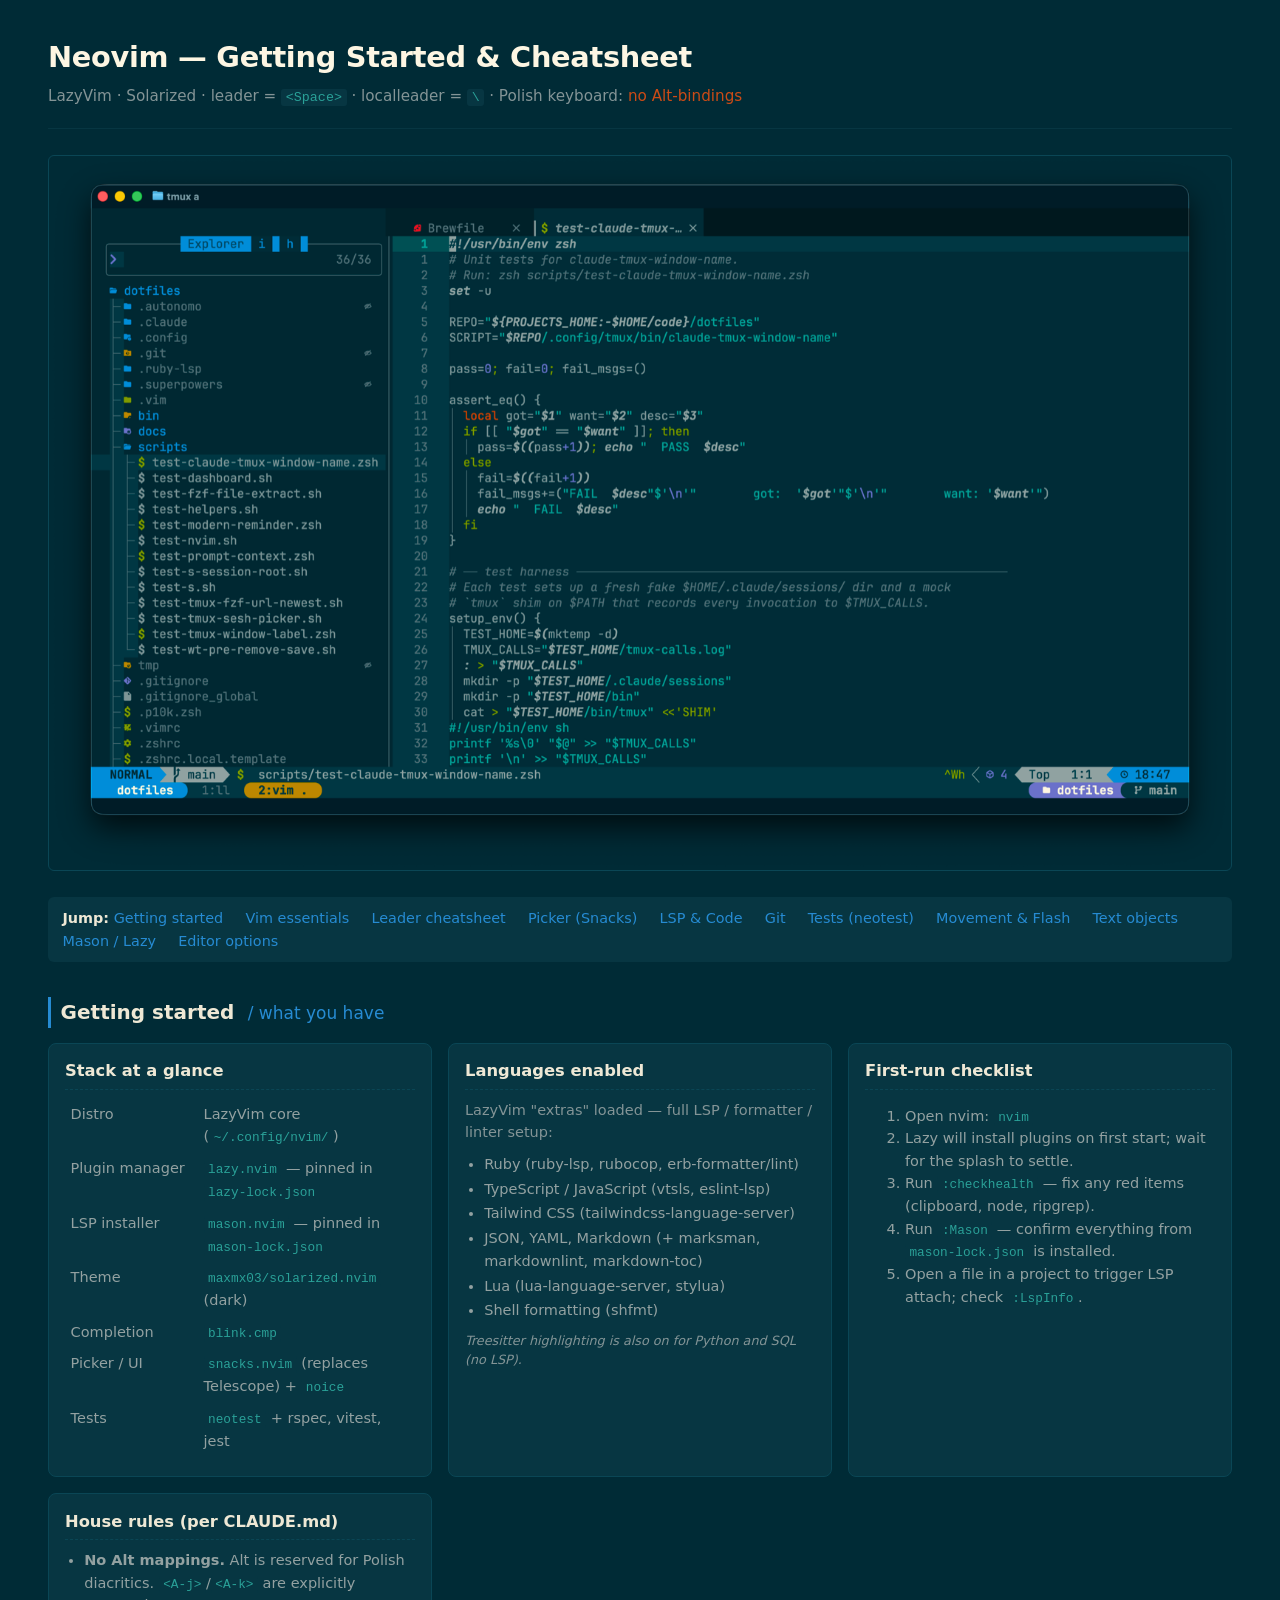
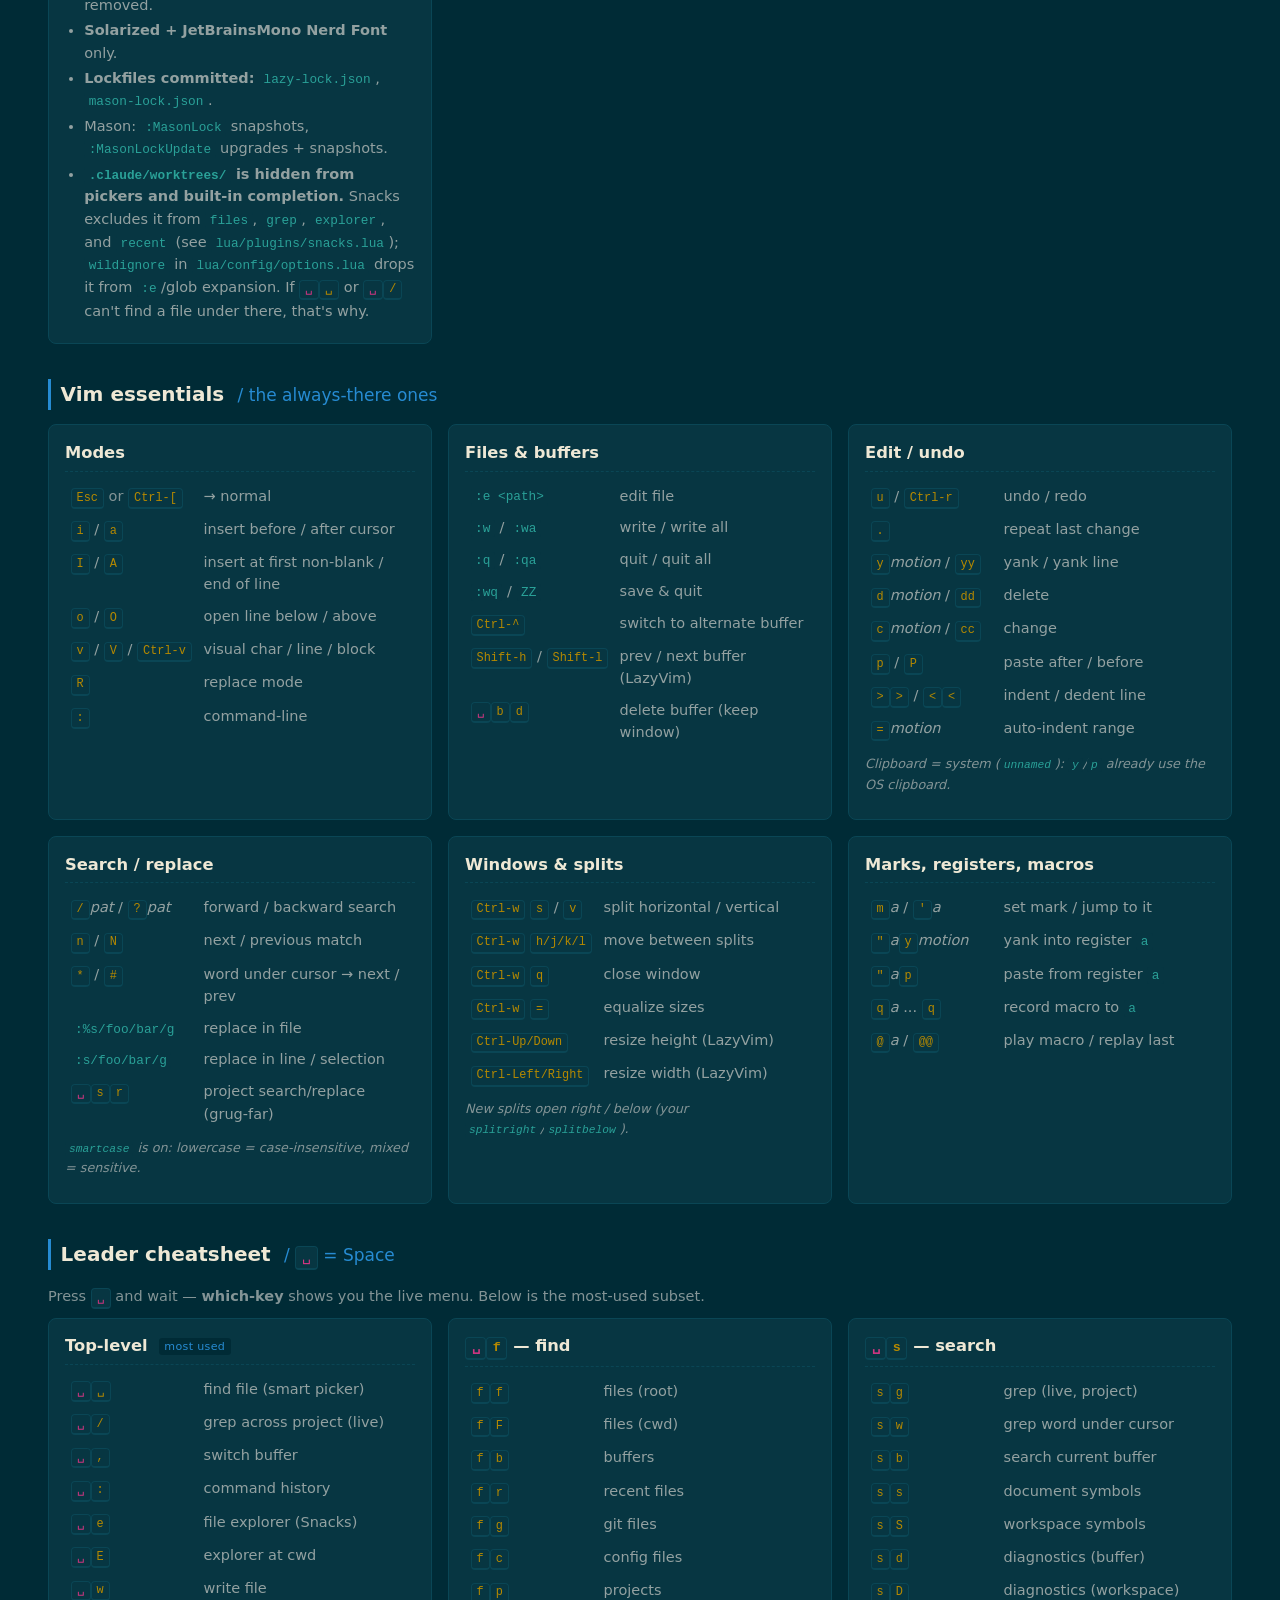
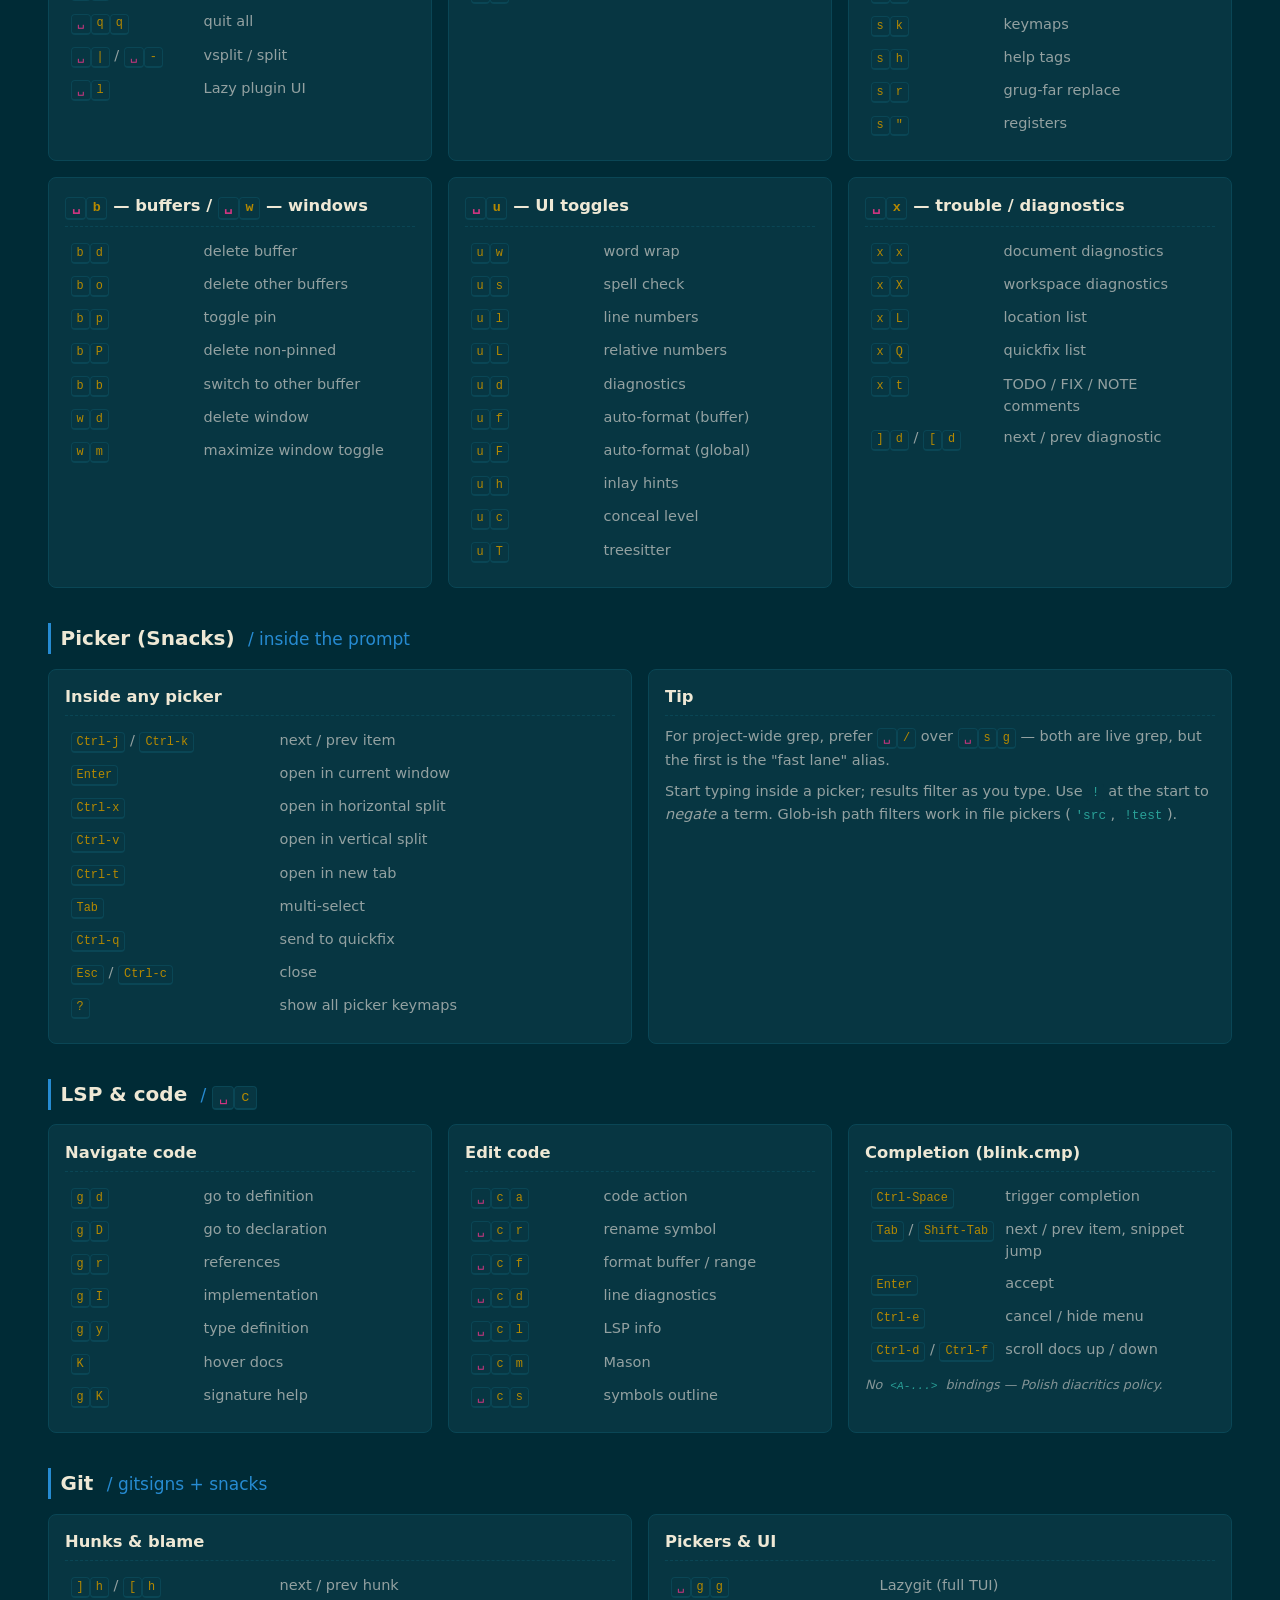
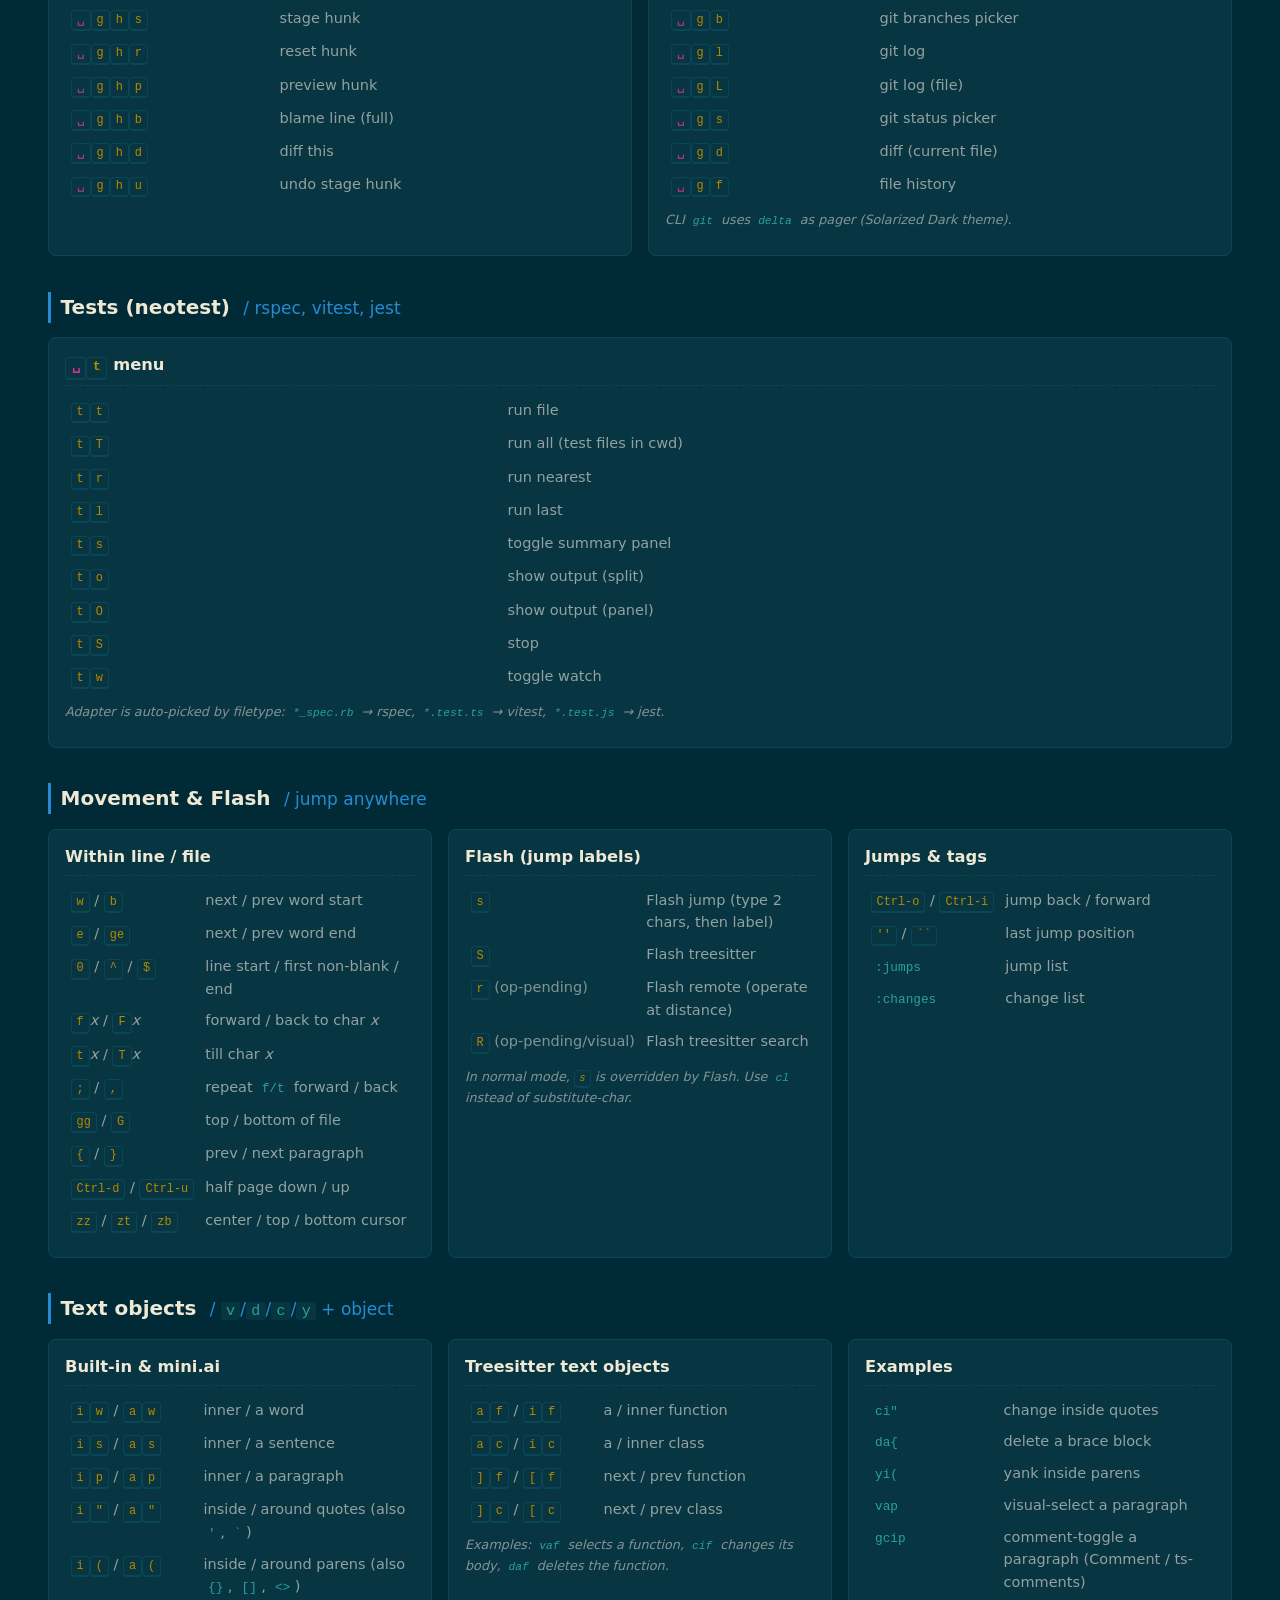
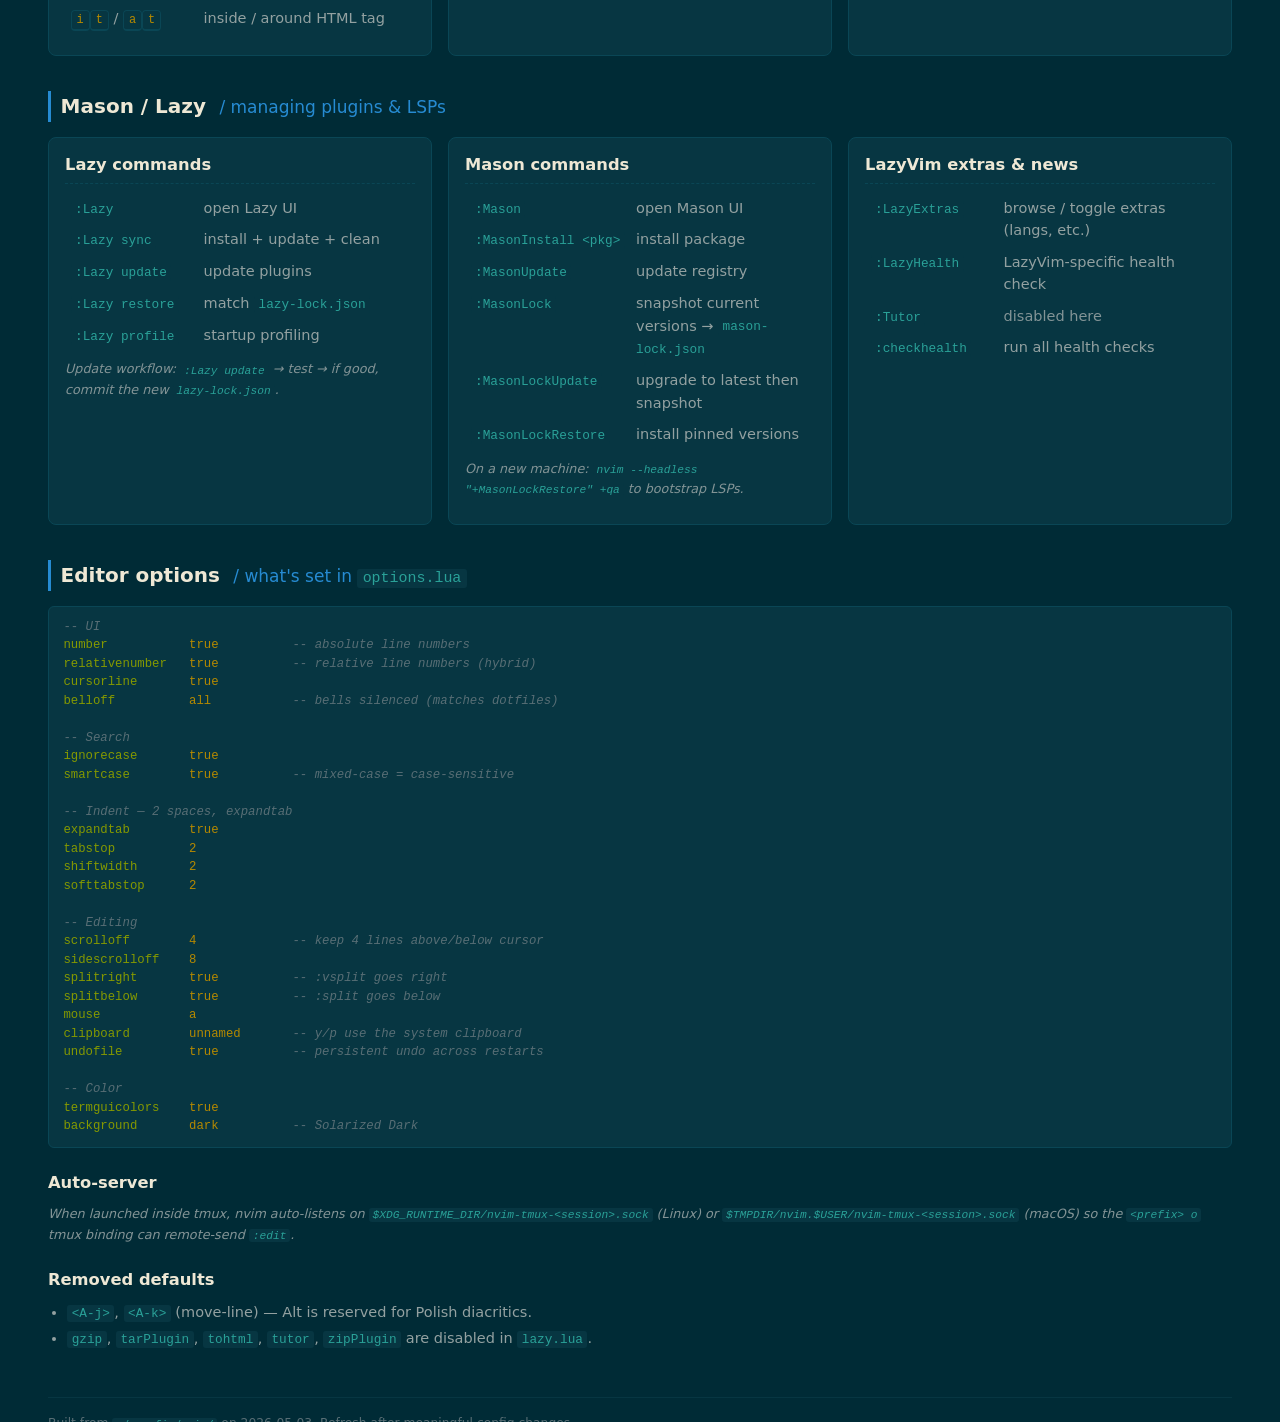
==== docs/nvim-cheatsheet.html @ b353ef4f "Add hero screenshots to tmux/nvim/terminal cheatsheets" ====
<!doctype html>
<html lang="en">
<head>
<meta charset="utf-8" />
<meta name="viewport" content="width=device-width,initial-scale=1" />
<title>Neovim — Getting Started &amp; Cheatsheet</title>
<link rel="stylesheet" href="style.css" />
<style>
  .k.leader { color: var(--magenta); }
  .k.mode   { color: var(--green); }
  td .sep   { color: var(--base01); margin: 0 .15em; }
</style>
</head>
<body>

<header>
  <h1>Neovim — Getting Started &amp; Cheatsheet</h1>
  <div class="sub">
    LazyVim &middot; Solarized &middot; leader = <code>&lt;Space&gt;</code> &middot; localleader = <code>\</code>
    &middot; Polish keyboard: <span class="warn">no Alt-bindings</span>
  </div>
</header>

<a class="shot hero" href="images/example_vim.png">
  <img src="images/example_vim-hero.png"
       alt="Neovim with LazyVim, Solarized Dark, JetBrainsMono Nerd Font"
       width="1600" height="967" loading="eager" />
</a>

<nav class="toc">
  <strong style="color:var(--base2)">Jump:</strong>
  <a href="#start">Getting started</a>
  <a href="#essentials">Vim essentials</a>
  <a href="#leader">Leader cheatsheet</a>
  <a href="#picker">Picker (Snacks)</a>
  <a href="#lsp">LSP &amp; Code</a>
  <a href="#git">Git</a>
  <a href="#test">Tests (neotest)</a>
  <a href="#nav">Movement &amp; Flash</a>
  <a href="#text">Text objects</a>
  <a href="#mason">Mason / Lazy</a>
  <a href="#options">Editor options</a>
</nav>

<!-- ═══════════════════════════════════════════════════════════════════════ -->
<h2 id="start">Getting started <span class="accent">/ what you have</span></h2>

<div class="grid">

  <div class="card">
    <h3>Stack at a glance</h3>
    <table>
      <tr><td class="key">Distro</td><td class="desc">LazyVim core (<code>~/.config/nvim/</code>)</td></tr>
      <tr><td class="key">Plugin manager</td><td class="desc"><code>lazy.nvim</code> — pinned in <code>lazy-lock.json</code></td></tr>
      <tr><td class="key">LSP installer</td><td class="desc"><code>mason.nvim</code> — pinned in <code>mason-lock.json</code></td></tr>
      <tr><td class="key">Theme</td><td class="desc"><code>maxmx03/solarized.nvim</code> (dark)</td></tr>
      <tr><td class="key">Completion</td><td class="desc"><code>blink.cmp</code></td></tr>
      <tr><td class="key">Picker / UI</td><td class="desc"><code>snacks.nvim</code> (replaces Telescope) + <code>noice</code></td></tr>
      <tr><td class="key">Tests</td><td class="desc"><code>neotest</code> + rspec, vitest, jest</td></tr>
    </table>
  </div>

  <div class="card">
    <h3>Languages enabled</h3>
    <p class="muted" style="margin-top:0">LazyVim "extras" loaded — full LSP / formatter / linter setup:</p>
    <ul class="compact">
      <li>Ruby (ruby-lsp, rubocop, erb-formatter/lint)</li>
      <li>TypeScript / JavaScript (vtsls, eslint-lsp)</li>
      <li>Tailwind CSS (tailwindcss-language-server)</li>
      <li>JSON, YAML, Markdown (+ marksman, markdownlint, markdown-toc)</li>
      <li>Lua (lua-language-server, stylua)</li>
      <li>Shell formatting (shfmt)</li>
    </ul>
    <p class="note">Treesitter highlighting is also on for Python and SQL (no LSP).</p>
  </div>

  <div class="card">
    <h3>First-run checklist</h3>
    <ol class="compact">
      <li>Open nvim: <code>nvim</code></li>
      <li>Lazy will install plugins on first start; wait for the splash to settle.</li>
      <li>Run <code>:checkhealth</code> — fix any red items (clipboard, node, ripgrep).</li>
      <li>Run <code>:Mason</code> — confirm everything from <code>mason-lock.json</code> is installed.</li>
      <li>Open a file in a project to trigger LSP attach; check <code>:LspInfo</code>.</li>
    </ol>
  </div>

  <div class="card">
    <h3>House rules (per CLAUDE.md)</h3>
    <ul class="compact">
      <li><strong>No Alt mappings.</strong> Alt is reserved for Polish diacritics. <code>&lt;A-j&gt;</code>/<code>&lt;A-k&gt;</code> are explicitly removed.</li>
      <li><strong>Solarized + JetBrainsMono Nerd Font</strong> only.</li>
      <li><strong>Lockfiles committed:</strong> <code>lazy-lock.json</code>, <code>mason-lock.json</code>.</li>
      <li>Mason: <code>:MasonLock</code> snapshots, <code>:MasonLockUpdate</code> upgrades + snapshots.</li>
      <li><strong><code>.claude/worktrees/</code> is hidden from pickers and built-in completion.</strong>
        Snacks excludes it from <code>files</code>, <code>grep</code>, <code>explorer</code>, and <code>recent</code> (see <code>lua/plugins/snacks.lua</code>);
        <code>wildignore</code> in <code>lua/config/options.lua</code> drops it from <code>:e</code>/glob expansion.
        If <span class="k leader">␣</span><span class="k">␣</span> or <span class="k leader">␣</span><span class="k">/</span> can't find a file under there, that's why.</li>
    </ul>
  </div>

</div>

<!-- ═══════════════════════════════════════════════════════════════════════ -->
<h2 id="essentials">Vim essentials <span class="accent">/ the always-there ones</span></h2>

<div class="grid">

  <div class="card">
    <h3>Modes</h3>
    <table>
      <tr><td class="key"><span class="k">Esc</span> <span class="muted">or</span> <span class="k">Ctrl-[</span></td><td class="desc">→ normal</td></tr>
      <tr><td class="key"><span class="k">i</span> / <span class="k">a</span></td><td class="desc">insert before / after cursor</td></tr>
      <tr><td class="key"><span class="k">I</span> / <span class="k">A</span></td><td class="desc">insert at first non-blank / end of line</td></tr>
      <tr><td class="key"><span class="k">o</span> / <span class="k">O</span></td><td class="desc">open line below / above</td></tr>
      <tr><td class="key"><span class="k">v</span> / <span class="k">V</span> / <span class="k">Ctrl-v</span></td><td class="desc">visual char / line / block</td></tr>
      <tr><td class="key"><span class="k">R</span></td><td class="desc">replace mode</td></tr>
      <tr><td class="key"><span class="k">:</span></td><td class="desc">command-line</td></tr>
    </table>
  </div>

  <div class="card">
    <h3>Files &amp; buffers</h3>
    <table>
      <tr><td class="key"><code>:e &lt;path&gt;</code></td><td class="desc">edit file</td></tr>
      <tr><td class="key"><code>:w</code> / <code>:wa</code></td><td class="desc">write / write all</td></tr>
      <tr><td class="key"><code>:q</code> / <code>:qa</code></td><td class="desc">quit / quit all</td></tr>
      <tr><td class="key"><code>:wq</code> / <code>ZZ</code></td><td class="desc">save &amp; quit</td></tr>
      <tr><td class="key"><span class="k">Ctrl-^</span></td><td class="desc">switch to alternate buffer</td></tr>
      <tr><td class="key"><span class="k">Shift-h</span> / <span class="k">Shift-l</span></td><td class="desc">prev / next buffer (LazyVim)</td></tr>
      <tr><td class="key"><span class="k leader">␣</span><span class="k">b</span><span class="k">d</span></td><td class="desc">delete buffer (keep window)</td></tr>
    </table>
  </div>

  <div class="card">
    <h3>Edit / undo</h3>
    <table>
      <tr><td class="key"><span class="k">u</span> / <span class="k">Ctrl-r</span></td><td class="desc">undo / redo</td></tr>
      <tr><td class="key"><span class="k">.</span></td><td class="desc">repeat last change</td></tr>
      <tr><td class="key"><span class="k">y</span><i>motion</i> / <span class="k">yy</span></td><td class="desc">yank / yank line</td></tr>
      <tr><td class="key"><span class="k">d</span><i>motion</i> / <span class="k">dd</span></td><td class="desc">delete</td></tr>
      <tr><td class="key"><span class="k">c</span><i>motion</i> / <span class="k">cc</span></td><td class="desc">change</td></tr>
      <tr><td class="key"><span class="k">p</span> / <span class="k">P</span></td><td class="desc">paste after / before</td></tr>
      <tr><td class="key"><span class="k">&gt;</span><span class="k">&gt;</span> / <span class="k">&lt;</span><span class="k">&lt;</span></td><td class="desc">indent / dedent line</td></tr>
      <tr><td class="key"><span class="k">=</span><i>motion</i></td><td class="desc">auto-indent range</td></tr>
    </table>
    <p class="note">Clipboard = system (<code>unnamed</code>): <code>y</code>/<code>p</code> already use the OS clipboard.</p>
  </div>

  <div class="card">
    <h3>Search / replace</h3>
    <table>
      <tr><td class="key"><span class="k">/</span><i>pat</i> / <span class="k">?</span><i>pat</i></td><td class="desc">forward / backward search</td></tr>
      <tr><td class="key"><span class="k">n</span> / <span class="k">N</span></td><td class="desc">next / previous match</td></tr>
      <tr><td class="key"><span class="k">*</span> / <span class="k">#</span></td><td class="desc">word under cursor → next / prev</td></tr>
      <tr><td class="key"><code>:%s/foo/bar/g</code></td><td class="desc">replace in file</td></tr>
      <tr><td class="key"><code>:s/foo/bar/g</code></td><td class="desc">replace in line / selection</td></tr>
      <tr><td class="key"><span class="k leader">␣</span><span class="k">s</span><span class="k">r</span></td><td class="desc">project search/replace (grug-far)</td></tr>
    </table>
    <p class="note"><code>smartcase</code> is on: lowercase = case-insensitive, mixed = sensitive.</p>
  </div>

  <div class="card">
    <h3>Windows &amp; splits</h3>
    <table>
      <tr><td class="key"><span class="k">Ctrl-w</span> <span class="k">s</span> / <span class="k">v</span></td><td class="desc">split horizontal / vertical</td></tr>
      <tr><td class="key"><span class="k">Ctrl-w</span> <span class="k">h/j/k/l</span></td><td class="desc">move between splits</td></tr>
      <tr><td class="key"><span class="k">Ctrl-w</span> <span class="k">q</span></td><td class="desc">close window</td></tr>
      <tr><td class="key"><span class="k">Ctrl-w</span> <span class="k">=</span></td><td class="desc">equalize sizes</td></tr>
      <tr><td class="key"><span class="k">Ctrl-Up/Down</span></td><td class="desc">resize height (LazyVim)</td></tr>
      <tr><td class="key"><span class="k">Ctrl-Left/Right</span></td><td class="desc">resize width (LazyVim)</td></tr>
    </table>
    <p class="note">New splits open <em>right</em> / <em>below</em> (your <code>splitright</code>/<code>splitbelow</code>).</p>
  </div>

  <div class="card">
    <h3>Marks, registers, macros</h3>
    <table>
      <tr><td class="key"><span class="k">m</span><i>a</i> / <span class="k">'</span><i>a</i></td><td class="desc">set mark / jump to it</td></tr>
      <tr><td class="key"><span class="k">"</span><i>a</i><span class="k">y</span><i>motion</i></td><td class="desc">yank into register <code>a</code></td></tr>
      <tr><td class="key"><span class="k">"</span><i>a</i><span class="k">p</span></td><td class="desc">paste from register <code>a</code></td></tr>
      <tr><td class="key"><span class="k">q</span><i>a</i> ... <span class="k">q</span></td><td class="desc">record macro to <code>a</code></td></tr>
      <tr><td class="key"><span class="k">@</span><i>a</i> / <span class="k">@@</span></td><td class="desc">play macro / replay last</td></tr>
    </table>
  </div>

</div>

<!-- ═══════════════════════════════════════════════════════════════════════ -->
<h2 id="leader">Leader cheatsheet <span class="accent">/ <span class="k leader">␣</span> = Space</span></h2>

<p class="muted">
  Press <span class="k leader">␣</span> and wait — <strong>which-key</strong> shows you the live menu.
  Below is the most-used subset.
</p>

<div class="grid">

  <div class="card">
    <h3>Top-level <span class="pill">most used</span></h3>
    <table>
      <tr><td class="key"><span class="k leader">␣</span><span class="k">␣</span></td><td class="desc">find file (smart picker)</td></tr>
      <tr><td class="key"><span class="k leader">␣</span><span class="k">/</span></td><td class="desc">grep across project (live)</td></tr>
      <tr><td class="key"><span class="k leader">␣</span><span class="k">,</span></td><td class="desc">switch buffer</td></tr>
      <tr><td class="key"><span class="k leader">␣</span><span class="k">:</span></td><td class="desc">command history</td></tr>
      <tr><td class="key"><span class="k leader">␣</span><span class="k">e</span></td><td class="desc">file explorer (Snacks)</td></tr>
      <tr><td class="key"><span class="k leader">␣</span><span class="k">E</span></td><td class="desc">explorer at cwd</td></tr>
      <tr><td class="key"><span class="k leader">␣</span><span class="k">w</span></td><td class="desc">write file</td></tr>
      <tr><td class="key"><span class="k leader">␣</span><span class="k">q</span><span class="k">q</span></td><td class="desc">quit all</td></tr>
      <tr><td class="key"><span class="k leader">␣</span><span class="k">|</span> / <span class="k leader">␣</span><span class="k">-</span></td><td class="desc">vsplit / split</td></tr>
      <tr><td class="key"><span class="k leader">␣</span><span class="k">l</span></td><td class="desc">Lazy plugin UI</td></tr>
    </table>
  </div>

  <div class="card">
    <h3><span class="k leader">␣</span><span class="k">f</span> &mdash; find</h3>
    <table>
      <tr><td class="key"><span class="k">f</span><span class="k">f</span></td><td class="desc">files (root)</td></tr>
      <tr><td class="key"><span class="k">f</span><span class="k">F</span></td><td class="desc">files (cwd)</td></tr>
      <tr><td class="key"><span class="k">f</span><span class="k">b</span></td><td class="desc">buffers</td></tr>
      <tr><td class="key"><span class="k">f</span><span class="k">r</span></td><td class="desc">recent files</td></tr>
      <tr><td class="key"><span class="k">f</span><span class="k">g</span></td><td class="desc">git files</td></tr>
      <tr><td class="key"><span class="k">f</span><span class="k">c</span></td><td class="desc">config files</td></tr>
      <tr><td class="key"><span class="k">f</span><span class="k">p</span></td><td class="desc">projects</td></tr>
    </table>
  </div>

  <div class="card">
    <h3><span class="k leader">␣</span><span class="k">s</span> &mdash; search</h3>
    <table>
      <tr><td class="key"><span class="k">s</span><span class="k">g</span></td><td class="desc">grep (live, project)</td></tr>
      <tr><td class="key"><span class="k">s</span><span class="k">w</span></td><td class="desc">grep word under cursor</td></tr>
      <tr><td class="key"><span class="k">s</span><span class="k">b</span></td><td class="desc">search current buffer</td></tr>
      <tr><td class="key"><span class="k">s</span><span class="k">s</span></td><td class="desc">document symbols</td></tr>
      <tr><td class="key"><span class="k">s</span><span class="k">S</span></td><td class="desc">workspace symbols</td></tr>
      <tr><td class="key"><span class="k">s</span><span class="k">d</span></td><td class="desc">diagnostics (buffer)</td></tr>
      <tr><td class="key"><span class="k">s</span><span class="k">D</span></td><td class="desc">diagnostics (workspace)</td></tr>
      <tr><td class="key"><span class="k">s</span><span class="k">k</span></td><td class="desc">keymaps</td></tr>
      <tr><td class="key"><span class="k">s</span><span class="k">h</span></td><td class="desc">help tags</td></tr>
      <tr><td class="key"><span class="k">s</span><span class="k">r</span></td><td class="desc">grug-far replace</td></tr>
      <tr><td class="key"><span class="k">s</span><span class="k">"</span></td><td class="desc">registers</td></tr>
    </table>
  </div>

  <div class="card">
    <h3><span class="k leader">␣</span><span class="k">b</span> &mdash; buffers / <span class="k leader">␣</span><span class="k">w</span> &mdash; windows</h3>
    <table>
      <tr><td class="key"><span class="k">b</span><span class="k">d</span></td><td class="desc">delete buffer</td></tr>
      <tr><td class="key"><span class="k">b</span><span class="k">o</span></td><td class="desc">delete other buffers</td></tr>
      <tr><td class="key"><span class="k">b</span><span class="k">p</span></td><td class="desc">toggle pin</td></tr>
      <tr><td class="key"><span class="k">b</span><span class="k">P</span></td><td class="desc">delete non-pinned</td></tr>
      <tr><td class="key"><span class="k">b</span><span class="k">b</span></td><td class="desc">switch to other buffer</td></tr>
      <tr><td class="key"><span class="k">w</span><span class="k">d</span></td><td class="desc">delete window</td></tr>
      <tr><td class="key"><span class="k">w</span><span class="k">m</span></td><td class="desc">maximize window toggle</td></tr>
    </table>
  </div>

  <div class="card">
    <h3><span class="k leader">␣</span><span class="k">u</span> &mdash; UI toggles</h3>
    <table>
      <tr><td class="key"><span class="k">u</span><span class="k">w</span></td><td class="desc">word wrap</td></tr>
      <tr><td class="key"><span class="k">u</span><span class="k">s</span></td><td class="desc">spell check</td></tr>
      <tr><td class="key"><span class="k">u</span><span class="k">l</span></td><td class="desc">line numbers</td></tr>
      <tr><td class="key"><span class="k">u</span><span class="k">L</span></td><td class="desc">relative numbers</td></tr>
      <tr><td class="key"><span class="k">u</span><span class="k">d</span></td><td class="desc">diagnostics</td></tr>
      <tr><td class="key"><span class="k">u</span><span class="k">f</span></td><td class="desc">auto-format (buffer)</td></tr>
      <tr><td class="key"><span class="k">u</span><span class="k">F</span></td><td class="desc">auto-format (global)</td></tr>
      <tr><td class="key"><span class="k">u</span><span class="k">h</span></td><td class="desc">inlay hints</td></tr>
      <tr><td class="key"><span class="k">u</span><span class="k">c</span></td><td class="desc">conceal level</td></tr>
      <tr><td class="key"><span class="k">u</span><span class="k">T</span></td><td class="desc">treesitter</td></tr>
    </table>
  </div>

  <div class="card">
    <h3><span class="k leader">␣</span><span class="k">x</span> &mdash; trouble / diagnostics</h3>
    <table>
      <tr><td class="key"><span class="k">x</span><span class="k">x</span></td><td class="desc">document diagnostics</td></tr>
      <tr><td class="key"><span class="k">x</span><span class="k">X</span></td><td class="desc">workspace diagnostics</td></tr>
      <tr><td class="key"><span class="k">x</span><span class="k">L</span></td><td class="desc">location list</td></tr>
      <tr><td class="key"><span class="k">x</span><span class="k">Q</span></td><td class="desc">quickfix list</td></tr>
      <tr><td class="key"><span class="k">x</span><span class="k">t</span></td><td class="desc">TODO / FIX / NOTE comments</td></tr>
      <tr><td class="key"><span class="k">]</span><span class="k">d</span> / <span class="k">[</span><span class="k">d</span></td><td class="desc">next / prev diagnostic</td></tr>
    </table>
  </div>

</div>

<!-- ═══════════════════════════════════════════════════════════════════════ -->
<h2 id="picker">Picker (Snacks) <span class="accent">/ inside the prompt</span></h2>

<div class="grid">

  <div class="card">
    <h3>Inside any picker</h3>
    <table>
      <tr><td class="key"><span class="k">Ctrl-j</span> / <span class="k">Ctrl-k</span></td><td class="desc">next / prev item</td></tr>
      <tr><td class="key"><span class="k">Enter</span></td><td class="desc">open in current window</td></tr>
      <tr><td class="key"><span class="k">Ctrl-x</span></td><td class="desc">open in horizontal split</td></tr>
      <tr><td class="key"><span class="k">Ctrl-v</span></td><td class="desc">open in vertical split</td></tr>
      <tr><td class="key"><span class="k">Ctrl-t</span></td><td class="desc">open in new tab</td></tr>
      <tr><td class="key"><span class="k">Tab</span></td><td class="desc">multi-select</td></tr>
      <tr><td class="key"><span class="k">Ctrl-q</span></td><td class="desc">send to quickfix</td></tr>
      <tr><td class="key"><span class="k">Esc</span> / <span class="k">Ctrl-c</span></td><td class="desc">close</td></tr>
      <tr><td class="key"><span class="k">?</span></td><td class="desc">show all picker keymaps</td></tr>
    </table>
  </div>

  <div class="card">
    <h3>Tip</h3>
    <p>For project-wide grep, prefer <span class="k leader">␣</span><span class="k">/</span> over <span class="k leader">␣</span><span class="k">s</span><span class="k">g</span> &mdash; both are live grep, but the first is the "fast lane" alias.</p>
    <p>Start typing inside a picker; results filter as you type. Use <code>!</code> at the start to <em>negate</em> a term. Glob-ish path filters work in file pickers (<code>'src</code>, <code>!test</code>).</p>
  </div>

</div>

<!-- ═══════════════════════════════════════════════════════════════════════ -->
<h2 id="lsp">LSP &amp; code <span class="accent">/ <span class="k leader">␣</span><span class="k">c</span></span></h2>

<div class="grid">

  <div class="card">
    <h3>Navigate code</h3>
    <table>
      <tr><td class="key"><span class="k">g</span><span class="k">d</span></td><td class="desc">go to definition</td></tr>
      <tr><td class="key"><span class="k">g</span><span class="k">D</span></td><td class="desc">go to declaration</td></tr>
      <tr><td class="key"><span class="k">g</span><span class="k">r</span></td><td class="desc">references</td></tr>
      <tr><td class="key"><span class="k">g</span><span class="k">I</span></td><td class="desc">implementation</td></tr>
      <tr><td class="key"><span class="k">g</span><span class="k">y</span></td><td class="desc">type definition</td></tr>
      <tr><td class="key"><span class="k">K</span></td><td class="desc">hover docs</td></tr>
      <tr><td class="key"><span class="k">g</span><span class="k">K</span></td><td class="desc">signature help</td></tr>
    </table>
  </div>

  <div class="card">
    <h3>Edit code</h3>
    <table>
      <tr><td class="key"><span class="k leader">␣</span><span class="k">c</span><span class="k">a</span></td><td class="desc">code action</td></tr>
      <tr><td class="key"><span class="k leader">␣</span><span class="k">c</span><span class="k">r</span></td><td class="desc">rename symbol</td></tr>
      <tr><td class="key"><span class="k leader">␣</span><span class="k">c</span><span class="k">f</span></td><td class="desc">format buffer / range</td></tr>
      <tr><td class="key"><span class="k leader">␣</span><span class="k">c</span><span class="k">d</span></td><td class="desc">line diagnostics</td></tr>
      <tr><td class="key"><span class="k leader">␣</span><span class="k">c</span><span class="k">l</span></td><td class="desc">LSP info</td></tr>
      <tr><td class="key"><span class="k leader">␣</span><span class="k">c</span><span class="k">m</span></td><td class="desc">Mason</td></tr>
      <tr><td class="key"><span class="k leader">␣</span><span class="k">c</span><span class="k">s</span></td><td class="desc">symbols outline</td></tr>
    </table>
  </div>

  <div class="card">
    <h3>Completion (blink.cmp)</h3>
    <table>
      <tr><td class="key"><span class="k">Ctrl-Space</span></td><td class="desc">trigger completion</td></tr>
      <tr><td class="key"><span class="k">Tab</span> / <span class="k">Shift-Tab</span></td><td class="desc">next / prev item, snippet jump</td></tr>
      <tr><td class="key"><span class="k">Enter</span></td><td class="desc">accept</td></tr>
      <tr><td class="key"><span class="k">Ctrl-e</span></td><td class="desc">cancel / hide menu</td></tr>
      <tr><td class="key"><span class="k">Ctrl-d</span> / <span class="k">Ctrl-f</span></td><td class="desc">scroll docs up / down</td></tr>
    </table>
    <p class="note">No <code>&lt;A-...&gt;</code> bindings — Polish diacritics policy.</p>
  </div>

</div>

<!-- ═══════════════════════════════════════════════════════════════════════ -->
<h2 id="git">Git <span class="accent">/ gitsigns + snacks</span></h2>

<div class="grid">

  <div class="card">
    <h3>Hunks &amp; blame</h3>
    <table>
      <tr><td class="key"><span class="k">]</span><span class="k">h</span> / <span class="k">[</span><span class="k">h</span></td><td class="desc">next / prev hunk</td></tr>
      <tr><td class="key"><span class="k leader">␣</span><span class="k">g</span><span class="k">h</span><span class="k">s</span></td><td class="desc">stage hunk</td></tr>
      <tr><td class="key"><span class="k leader">␣</span><span class="k">g</span><span class="k">h</span><span class="k">r</span></td><td class="desc">reset hunk</td></tr>
      <tr><td class="key"><span class="k leader">␣</span><span class="k">g</span><span class="k">h</span><span class="k">p</span></td><td class="desc">preview hunk</td></tr>
      <tr><td class="key"><span class="k leader">␣</span><span class="k">g</span><span class="k">h</span><span class="k">b</span></td><td class="desc">blame line (full)</td></tr>
      <tr><td class="key"><span class="k leader">␣</span><span class="k">g</span><span class="k">h</span><span class="k">d</span></td><td class="desc">diff this</td></tr>
      <tr><td class="key"><span class="k leader">␣</span><span class="k">g</span><span class="k">h</span><span class="k">u</span></td><td class="desc">undo stage hunk</td></tr>
    </table>
  </div>

  <div class="card">
    <h3>Pickers &amp; UI</h3>
    <table>
      <tr><td class="key"><span class="k leader">␣</span><span class="k">g</span><span class="k">g</span></td><td class="desc">Lazygit (full TUI)</td></tr>
      <tr><td class="key"><span class="k leader">␣</span><span class="k">g</span><span class="k">b</span></td><td class="desc">git branches picker</td></tr>
      <tr><td class="key"><span class="k leader">␣</span><span class="k">g</span><span class="k">l</span></td><td class="desc">git log</td></tr>
      <tr><td class="key"><span class="k leader">␣</span><span class="k">g</span><span class="k">L</span></td><td class="desc">git log (file)</td></tr>
      <tr><td class="key"><span class="k leader">␣</span><span class="k">g</span><span class="k">s</span></td><td class="desc">git status picker</td></tr>
      <tr><td class="key"><span class="k leader">␣</span><span class="k">g</span><span class="k">d</span></td><td class="desc">diff (current file)</td></tr>
      <tr><td class="key"><span class="k leader">␣</span><span class="k">g</span><span class="k">f</span></td><td class="desc">file history</td></tr>
    </table>
    <p class="note">CLI <code>git</code> uses <code>delta</code> as pager (Solarized Dark theme).</p>
  </div>

</div>

<!-- ═══════════════════════════════════════════════════════════════════════ -->
<h2 id="test">Tests (neotest) <span class="accent">/ rspec, vitest, jest</span></h2>

<div class="grid">

  <div class="card">
    <h3><span class="k leader">␣</span><span class="k">t</span> menu</h3>
    <table>
      <tr><td class="key"><span class="k">t</span><span class="k">t</span></td><td class="desc">run file</td></tr>
      <tr><td class="key"><span class="k">t</span><span class="k">T</span></td><td class="desc">run all (test files in cwd)</td></tr>
      <tr><td class="key"><span class="k">t</span><span class="k">r</span></td><td class="desc">run nearest</td></tr>
      <tr><td class="key"><span class="k">t</span><span class="k">l</span></td><td class="desc">run last</td></tr>
      <tr><td class="key"><span class="k">t</span><span class="k">s</span></td><td class="desc">toggle summary panel</td></tr>
      <tr><td class="key"><span class="k">t</span><span class="k">o</span></td><td class="desc">show output (split)</td></tr>
      <tr><td class="key"><span class="k">t</span><span class="k">O</span></td><td class="desc">show output (panel)</td></tr>
      <tr><td class="key"><span class="k">t</span><span class="k">S</span></td><td class="desc">stop</td></tr>
      <tr><td class="key"><span class="k">t</span><span class="k">w</span></td><td class="desc">toggle watch</td></tr>
    </table>
    <p class="note">Adapter is auto-picked by filetype: <code>*_spec.rb</code> → rspec, <code>*.test.ts</code> → vitest, <code>*.test.js</code> → jest.</p>
  </div>

</div>

<!-- ═══════════════════════════════════════════════════════════════════════ -->
<h2 id="nav">Movement &amp; Flash <span class="accent">/ jump anywhere</span></h2>

<div class="grid">

  <div class="card">
    <h3>Within line / file</h3>
    <table>
      <tr><td class="key"><span class="k">w</span> / <span class="k">b</span></td><td class="desc">next / prev word start</td></tr>
      <tr><td class="key"><span class="k">e</span> / <span class="k">ge</span></td><td class="desc">next / prev word end</td></tr>
      <tr><td class="key"><span class="k">0</span> / <span class="k">^</span> / <span class="k">$</span></td><td class="desc">line start / first non-blank / end</td></tr>
      <tr><td class="key"><span class="k">f</span><i>x</i> / <span class="k">F</span><i>x</i></td><td class="desc">forward / back to char <i>x</i></td></tr>
      <tr><td class="key"><span class="k">t</span><i>x</i> / <span class="k">T</span><i>x</i></td><td class="desc">till char <i>x</i></td></tr>
      <tr><td class="key"><span class="k">;</span> / <span class="k">,</span></td><td class="desc">repeat <code>f/t</code> forward / back</td></tr>
      <tr><td class="key"><span class="k">gg</span> / <span class="k">G</span></td><td class="desc">top / bottom of file</td></tr>
      <tr><td class="key"><span class="k">{</span> / <span class="k">}</span></td><td class="desc">prev / next paragraph</td></tr>
      <tr><td class="key"><span class="k">Ctrl-d</span> / <span class="k">Ctrl-u</span></td><td class="desc">half page down / up</td></tr>
      <tr><td class="key"><span class="k">zz</span> / <span class="k">zt</span> / <span class="k">zb</span></td><td class="desc">center / top / bottom cursor</td></tr>
    </table>
  </div>

  <div class="card">
    <h3>Flash (jump labels)</h3>
    <table>
      <tr><td class="key"><span class="k">s</span></td><td class="desc">Flash jump (type 2 chars, then label)</td></tr>
      <tr><td class="key"><span class="k">S</span></td><td class="desc">Flash treesitter</td></tr>
      <tr><td class="key"><span class="k">r</span> <span class="muted">(op-pending)</span></td><td class="desc">Flash remote (operate at distance)</td></tr>
      <tr><td class="key"><span class="k">R</span> <span class="muted">(op-pending/visual)</span></td><td class="desc">Flash treesitter search</td></tr>
    </table>
    <p class="note">In normal mode, <span class="k">s</span> is overridden by Flash. Use <code>cl</code> instead of substitute-char.</p>
  </div>

  <div class="card">
    <h3>Jumps &amp; tags</h3>
    <table>
      <tr><td class="key"><span class="k">Ctrl-o</span> / <span class="k">Ctrl-i</span></td><td class="desc">jump back / forward</td></tr>
      <tr><td class="key"><span class="k">''</span> / <span class="k">``</span></td><td class="desc">last jump position</td></tr>
      <tr><td class="key"><code>:jumps</code></td><td class="desc">jump list</td></tr>
      <tr><td class="key"><code>:changes</code></td><td class="desc">change list</td></tr>
    </table>
  </div>

</div>

<!-- ═══════════════════════════════════════════════════════════════════════ -->
<h2 id="text">Text objects <span class="accent">/ <code>v</code>/<code>d</code>/<code>c</code>/<code>y</code> + object</span></h2>

<div class="grid">

  <div class="card">
    <h3>Built-in &amp; mini.ai</h3>
    <table>
      <tr><td class="key"><span class="k">i</span><span class="k">w</span> / <span class="k">a</span><span class="k">w</span></td><td class="desc">inner / a word</td></tr>
      <tr><td class="key"><span class="k">i</span><span class="k">s</span> / <span class="k">a</span><span class="k">s</span></td><td class="desc">inner / a sentence</td></tr>
      <tr><td class="key"><span class="k">i</span><span class="k">p</span> / <span class="k">a</span><span class="k">p</span></td><td class="desc">inner / a paragraph</td></tr>
      <tr><td class="key"><span class="k">i</span><span class="k">"</span> / <span class="k">a</span><span class="k">"</span></td><td class="desc">inside / around quotes (also <code>'</code>, <code>`</code>)</td></tr>
      <tr><td class="key"><span class="k">i</span><span class="k">(</span> / <span class="k">a</span><span class="k">(</span></td><td class="desc">inside / around parens (also <code>{}</code>, <code>[]</code>, <code>&lt;&gt;</code>)</td></tr>
      <tr><td class="key"><span class="k">i</span><span class="k">t</span> / <span class="k">a</span><span class="k">t</span></td><td class="desc">inside / around HTML tag</td></tr>
    </table>
  </div>

  <div class="card">
    <h3>Treesitter text objects</h3>
    <table>
      <tr><td class="key"><span class="k">a</span><span class="k">f</span> / <span class="k">i</span><span class="k">f</span></td><td class="desc">a / inner function</td></tr>
      <tr><td class="key"><span class="k">a</span><span class="k">c</span> / <span class="k">i</span><span class="k">c</span></td><td class="desc">a / inner class</td></tr>
      <tr><td class="key"><span class="k">]</span><span class="k">f</span> / <span class="k">[</span><span class="k">f</span></td><td class="desc">next / prev function</td></tr>
      <tr><td class="key"><span class="k">]</span><span class="k">c</span> / <span class="k">[</span><span class="k">c</span></td><td class="desc">next / prev class</td></tr>
    </table>
    <p class="note">Examples: <code>vaf</code> selects a function, <code>cif</code> changes its body, <code>daf</code> deletes the function.</p>
  </div>

  <div class="card">
    <h3>Examples</h3>
    <table>
      <tr><td class="key"><code>ci"</code></td><td class="desc">change inside quotes</td></tr>
      <tr><td class="key"><code>da{</code></td><td class="desc">delete a brace block</td></tr>
      <tr><td class="key"><code>yi(</code></td><td class="desc">yank inside parens</td></tr>
      <tr><td class="key"><code>vap</code></td><td class="desc">visual-select a paragraph</td></tr>
      <tr><td class="key"><code>gcip</code></td><td class="desc">comment-toggle a paragraph (Comment / ts-comments)</td></tr>
    </table>
  </div>

</div>

<!-- ═══════════════════════════════════════════════════════════════════════ -->
<h2 id="mason">Mason / Lazy <span class="accent">/ managing plugins &amp; LSPs</span></h2>

<div class="grid">

  <div class="card">
    <h3>Lazy commands</h3>
    <table>
      <tr><td class="key"><code>:Lazy</code></td><td class="desc">open Lazy UI</td></tr>
      <tr><td class="key"><code>:Lazy sync</code></td><td class="desc">install + update + clean</td></tr>
      <tr><td class="key"><code>:Lazy update</code></td><td class="desc">update plugins</td></tr>
      <tr><td class="key"><code>:Lazy restore</code></td><td class="desc">match <code>lazy-lock.json</code></td></tr>
      <tr><td class="key"><code>:Lazy profile</code></td><td class="desc">startup profiling</td></tr>
    </table>
    <p class="note">Update workflow: <code>:Lazy update</code> → test → if good, commit the new <code>lazy-lock.json</code>.</p>
  </div>

  <div class="card">
    <h3>Mason commands</h3>
    <table>
      <tr><td class="key"><code>:Mason</code></td><td class="desc">open Mason UI</td></tr>
      <tr><td class="key"><code>:MasonInstall &lt;pkg&gt;</code></td><td class="desc">install package</td></tr>
      <tr><td class="key"><code>:MasonUpdate</code></td><td class="desc">update registry</td></tr>
      <tr><td class="key"><code>:MasonLock</code></td><td class="desc">snapshot current versions → <code>mason-lock.json</code></td></tr>
      <tr><td class="key"><code>:MasonLockUpdate</code></td><td class="desc">upgrade to latest then snapshot</td></tr>
      <tr><td class="key"><code>:MasonLockRestore</code></td><td class="desc">install pinned versions</td></tr>
    </table>
    <p class="note">On a new machine: <code>nvim --headless "+MasonLockRestore" +qa</code> to bootstrap LSPs.</p>
  </div>

  <div class="card">
    <h3>LazyVim extras &amp; news</h3>
    <table>
      <tr><td class="key"><code>:LazyExtras</code></td><td class="desc">browse / toggle extras (langs, etc.)</td></tr>
      <tr><td class="key"><code>:LazyHealth</code></td><td class="desc">LazyVim-specific health check</td></tr>
      <tr><td class="key"><code>:Tutor</code></td><td class="desc"><span class="muted">disabled here</span></td></tr>
      <tr><td class="key"><code>:checkhealth</code></td><td class="desc">run all health checks</td></tr>
    </table>
  </div>

</div>

<!-- ═══════════════════════════════════════════════════════════════════════ -->
<h2 id="options">Editor options <span class="accent">/ what's set in <code>options.lua</code></span></h2>

<pre><span class="c">-- UI</span>
<span class="cmd">number</span>           <span class="arg">true</span>          <span class="c">-- absolute line numbers</span>
<span class="cmd">relativenumber</span>   <span class="arg">true</span>          <span class="c">-- relative line numbers (hybrid)</span>
<span class="cmd">cursorline</span>       <span class="arg">true</span>
<span class="cmd">belloff</span>          <span class="arg">all</span>           <span class="c">-- bells silenced (matches dotfiles)</span>

<span class="c">-- Search</span>
<span class="cmd">ignorecase</span>       <span class="arg">true</span>
<span class="cmd">smartcase</span>        <span class="arg">true</span>          <span class="c">-- mixed-case = case-sensitive</span>

<span class="c">-- Indent — 2 spaces, expandtab</span>
<span class="cmd">expandtab</span>        <span class="arg">true</span>
<span class="cmd">tabstop</span>          <span class="arg">2</span>
<span class="cmd">shiftwidth</span>       <span class="arg">2</span>
<span class="cmd">softtabstop</span>      <span class="arg">2</span>

<span class="c">-- Editing</span>
<span class="cmd">scrolloff</span>        <span class="arg">4</span>             <span class="c">-- keep 4 lines above/below cursor</span>
<span class="cmd">sidescrolloff</span>    <span class="arg">8</span>
<span class="cmd">splitright</span>       <span class="arg">true</span>          <span class="c">-- :vsplit goes right</span>
<span class="cmd">splitbelow</span>       <span class="arg">true</span>          <span class="c">-- :split goes below</span>
<span class="cmd">mouse</span>            <span class="arg">a</span>
<span class="cmd">clipboard</span>        <span class="arg">unnamed</span>       <span class="c">-- y/p use the system clipboard</span>
<span class="cmd">undofile</span>         <span class="arg">true</span>          <span class="c">-- persistent undo across restarts</span>

<span class="c">-- Color</span>
<span class="cmd">termguicolors</span>    <span class="arg">true</span>
<span class="cmd">background</span>       <span class="arg">dark</span>          <span class="c">-- Solarized Dark</span></pre>

<h3>Auto-server</h3>
<p class="note">When launched inside tmux, nvim auto-listens on
<code>$XDG_RUNTIME_DIR/nvim-tmux-&lt;session&gt;.sock</code> (Linux) or
<code>$TMPDIR/nvim.$USER/nvim-tmux-&lt;session&gt;.sock</code> (macOS) so the
<code>&lt;prefix&gt; o</code> tmux binding can remote-send <code>:edit</code>.</p>

<h3>Removed defaults</h3>
<ul class="compact">
  <li><code>&lt;A-j&gt;</code>, <code>&lt;A-k&gt;</code> (move-line) — Alt is reserved for Polish diacritics.</li>
  <li><code>gzip</code>, <code>tarPlugin</code>, <code>tohtml</code>, <code>tutor</code>, <code>zipPlugin</code> are disabled in <code>lazy.lua</code>.</li>
</ul>

<footer>
  Built from <code>~/.config/nvim/</code> on 2026-05-03. Refresh after meaningful config changes.
  <br>
  Cheat-skill: when in doubt, press <span class="k leader">␣</span> and read which-key.
</footer>

</body>
</html>
---- docs/style.css ----
/* Solarized Dark palette — shared by all cheatsheets and the landing page.
   Page-specific rules live in each page's residual inline <style> block. */
:root {
  --base03:  #002b36; --base02: #073642; --base01: #586e75; --base00: #657b83;
  --base0:   #839496; --base1:  #93a1a1; --base2:  #eee8d5; --base3:  #fdf6e3;
  --yellow:  #b58900; --orange: #cb4b16; --red:    #dc322f; --magenta: #d33682;
  --violet:  #6c71c4; --blue:   #268bd2; --cyan:   #2aa198; --green:  #859900;
  --mono: "JetBrainsMono Nerd Font", "JetBrainsMono", "Menlo", "Consolas", monospace;
  --sans: -apple-system, BlinkMacSystemFont, "SF Pro Text", "Segoe UI", system-ui, sans-serif;
}
* { box-sizing: border-box; }
html, body { margin: 0; padding: 0; }
body { background: var(--base03); color: var(--base1); font-family: var(--sans);
  line-height: 1.55; font-size: 14.5px; padding: 2.2rem clamp(1rem, 4vw, 3rem) 4rem; }
header { border-bottom: 1px solid var(--base02); padding-bottom: 1.2rem; margin-bottom: 1.6rem; }
header h1 { margin: 0 0 .35rem; font-size: 1.8rem; color: var(--base3); font-weight: 600; letter-spacing: -.01em; }
header .sub { color: var(--base0); font-size: .95rem; }
header .sub code { color: var(--cyan); }
nav.toc { margin: 1rem 0 1.6rem; padding: .65rem .9rem; background: var(--base02); border-radius: 6px; font-size: .9rem; color: var(--base0); }
a { color: var(--blue); text-decoration: none; }
a:hover { color: var(--cyan); text-decoration: underline; }
a code { color: var(--blue); }
a:hover code { color: var(--cyan); }
nav.toc a { margin-right: 1.1rem; white-space: nowrap; }
h2 { color: var(--base2); border-left: 3px solid var(--blue); padding-left: .6rem; margin: 2.2rem 0 .9rem; font-size: 1.25rem; font-weight: 600; }
h2 .accent { color: var(--blue); font-weight: 400; font-size: .85em; margin-left: .4rem; }
h3 { color: var(--base2); margin: 1.4rem 0 .55rem; font-size: 1.02rem; font-weight: 600; }
p { margin: .55rem 0; }
code, kbd, .k { font-family: var(--mono); font-size: .88em; }
code { background: var(--base02); color: var(--cyan); padding: .08em .35em; border-radius: 3px; }
kbd, .k { display: inline-block; background: var(--base02); color: var(--yellow); border: 1px solid #0a4655;
  border-bottom-width: 2px; border-radius: 4px; padding: .05em .42em; font-size: .82em; line-height: 1.4; white-space: nowrap; }
.grid { display: grid; grid-template-columns: repeat(auto-fit, minmax(360px, 1fr)); gap: 1rem; }
.card { background: var(--base02); border: 1px solid #0a4655; border-radius: 8px; padding: .9rem 1rem 1rem; }
.card h3 { margin-top: 0; color: var(--base2); border-bottom: 1px dashed #0a4655; padding-bottom: .35rem; }
.card h3 .pill { background: var(--base03); color: var(--blue); font-size: .68em; font-weight: 500;
  padding: .15em .5em; border-radius: 3px; margin-left: .5em; vertical-align: middle; letter-spacing: .03em; }
.shot { display: block; line-height: 0; border-radius: 6px; overflow: hidden; border: 1px solid #0a4655; margin-bottom: .8rem; }
.shot img { width: 100%; height: auto; display: block; }
.shot.hero { margin: 0 0 1.6rem; }
.shot:hover { border-color: var(--blue); }
table { width: 100%; border-collapse: collapse; margin: .25rem 0; }
td { padding: .25rem .35rem; vertical-align: top; border-bottom: 1px solid #073642; }
tr:last-child td { border-bottom: 0; }
td.key { width: 38%; white-space: nowrap; }
td.desc { color: var(--base1); }
.muted { color: var(--base0); }
.note { color: var(--base0); font-size: .88em; font-style: italic; }
.warn { color: var(--orange); }
ul.compact { margin: .35rem 0 .25rem; padding-left: 1.2rem; }
ul.compact li { margin: .15rem 0; }
pre { background: var(--base02); border: 1px solid #0a4655; border-radius: 6px; padding: .7rem .9rem;
  overflow-x: auto; color: var(--base1); font-family: var(--mono); font-size: .85em; line-height: 1.5; }
pre .c   { color: var(--base01); font-style: italic; }
pre .cmd { color: var(--green); }
pre .arg { color: var(--yellow); }
pre .kw  { color: var(--blue); }
footer { margin-top: 3rem; padding-top: 1rem; border-top: 1px solid var(--base02); color: var(--base01); font-size: .85em; }
@media print {
  body { background: white; color: #222; padding: 1rem; font-size: 11px; }
  .card { background: #fafafa; border-color: #ccc; break-inside: avoid; }
  h2 { color: #111; border-color: #888; } h3, header h1 { color: #111; }
  kbd, .k { background: #eee; color: #b58900; border-color: #bbb; }
  code { background: #f3f3f3; color: #2aa198; }
  nav.toc { display: none; } a { color: #268bd2 !important; }
  pre { background: #f6f6f6; color: #222; }
  .shot { display: none; }
}
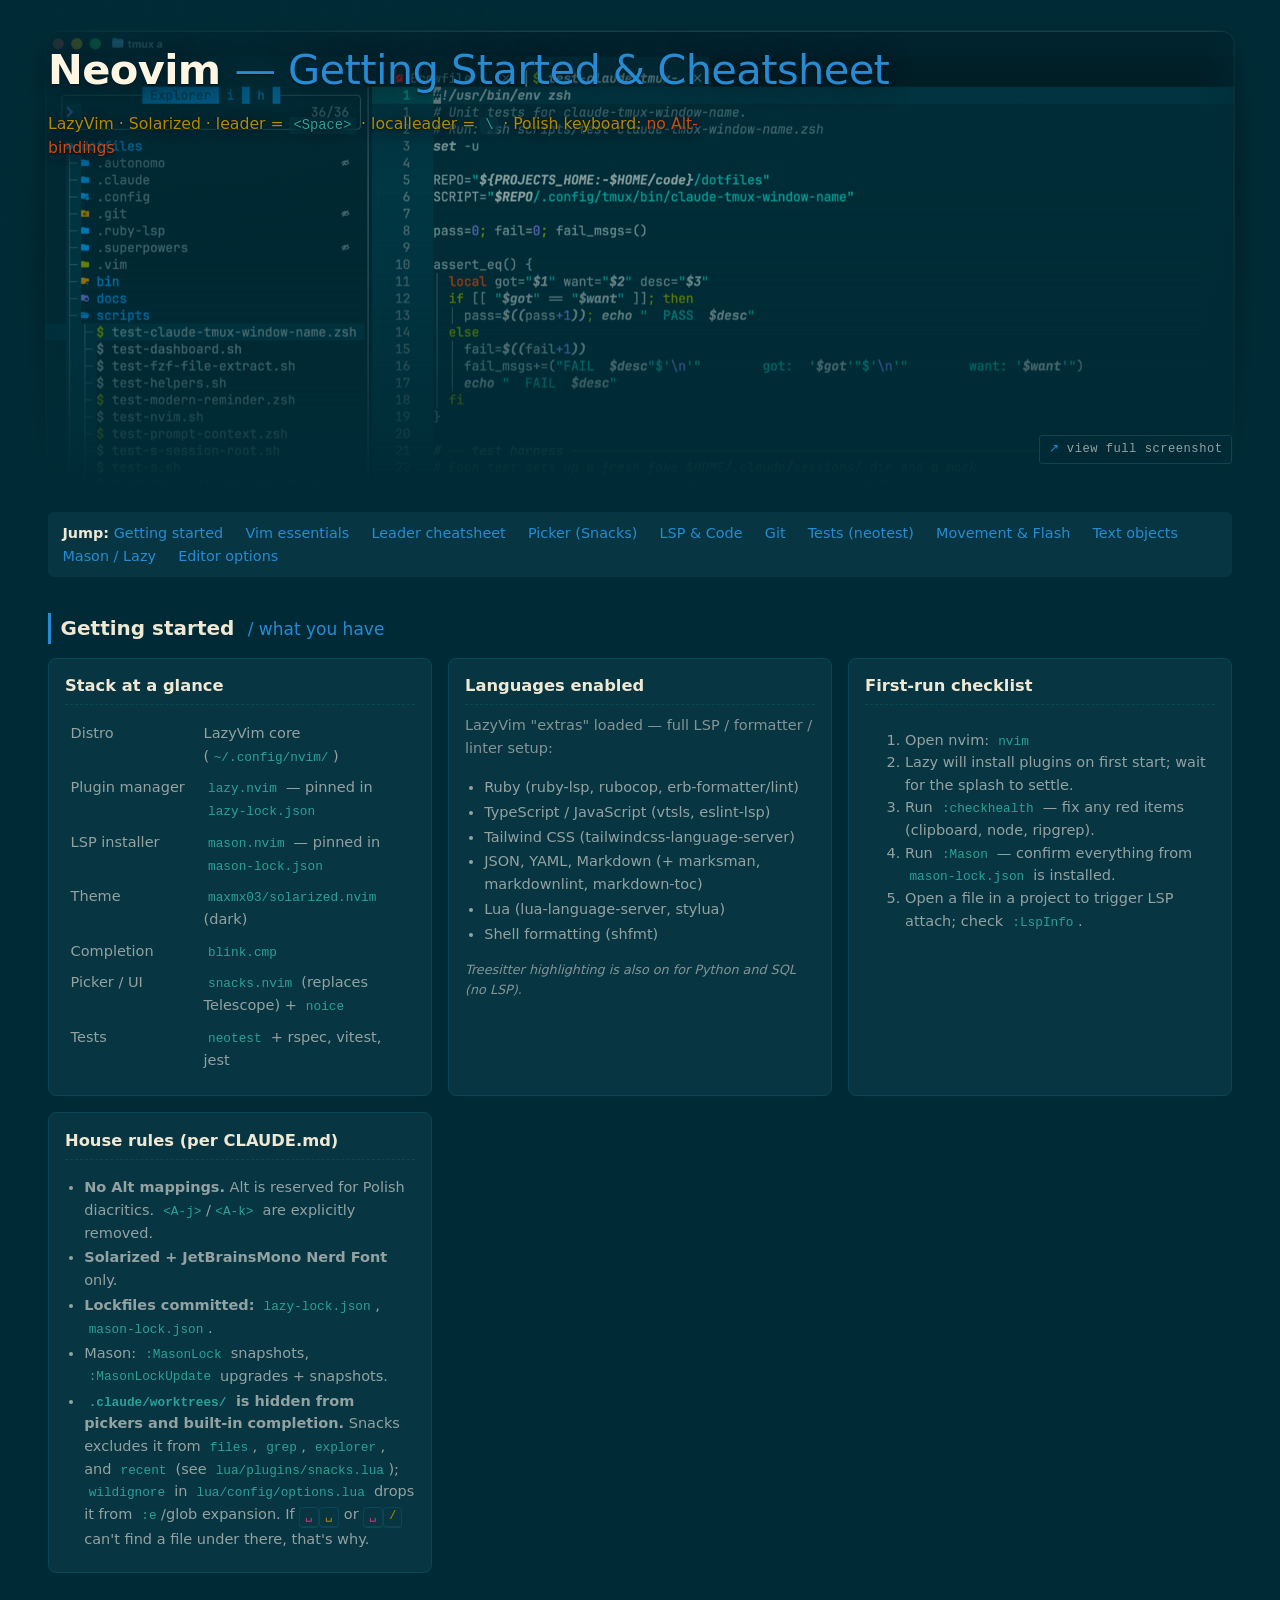
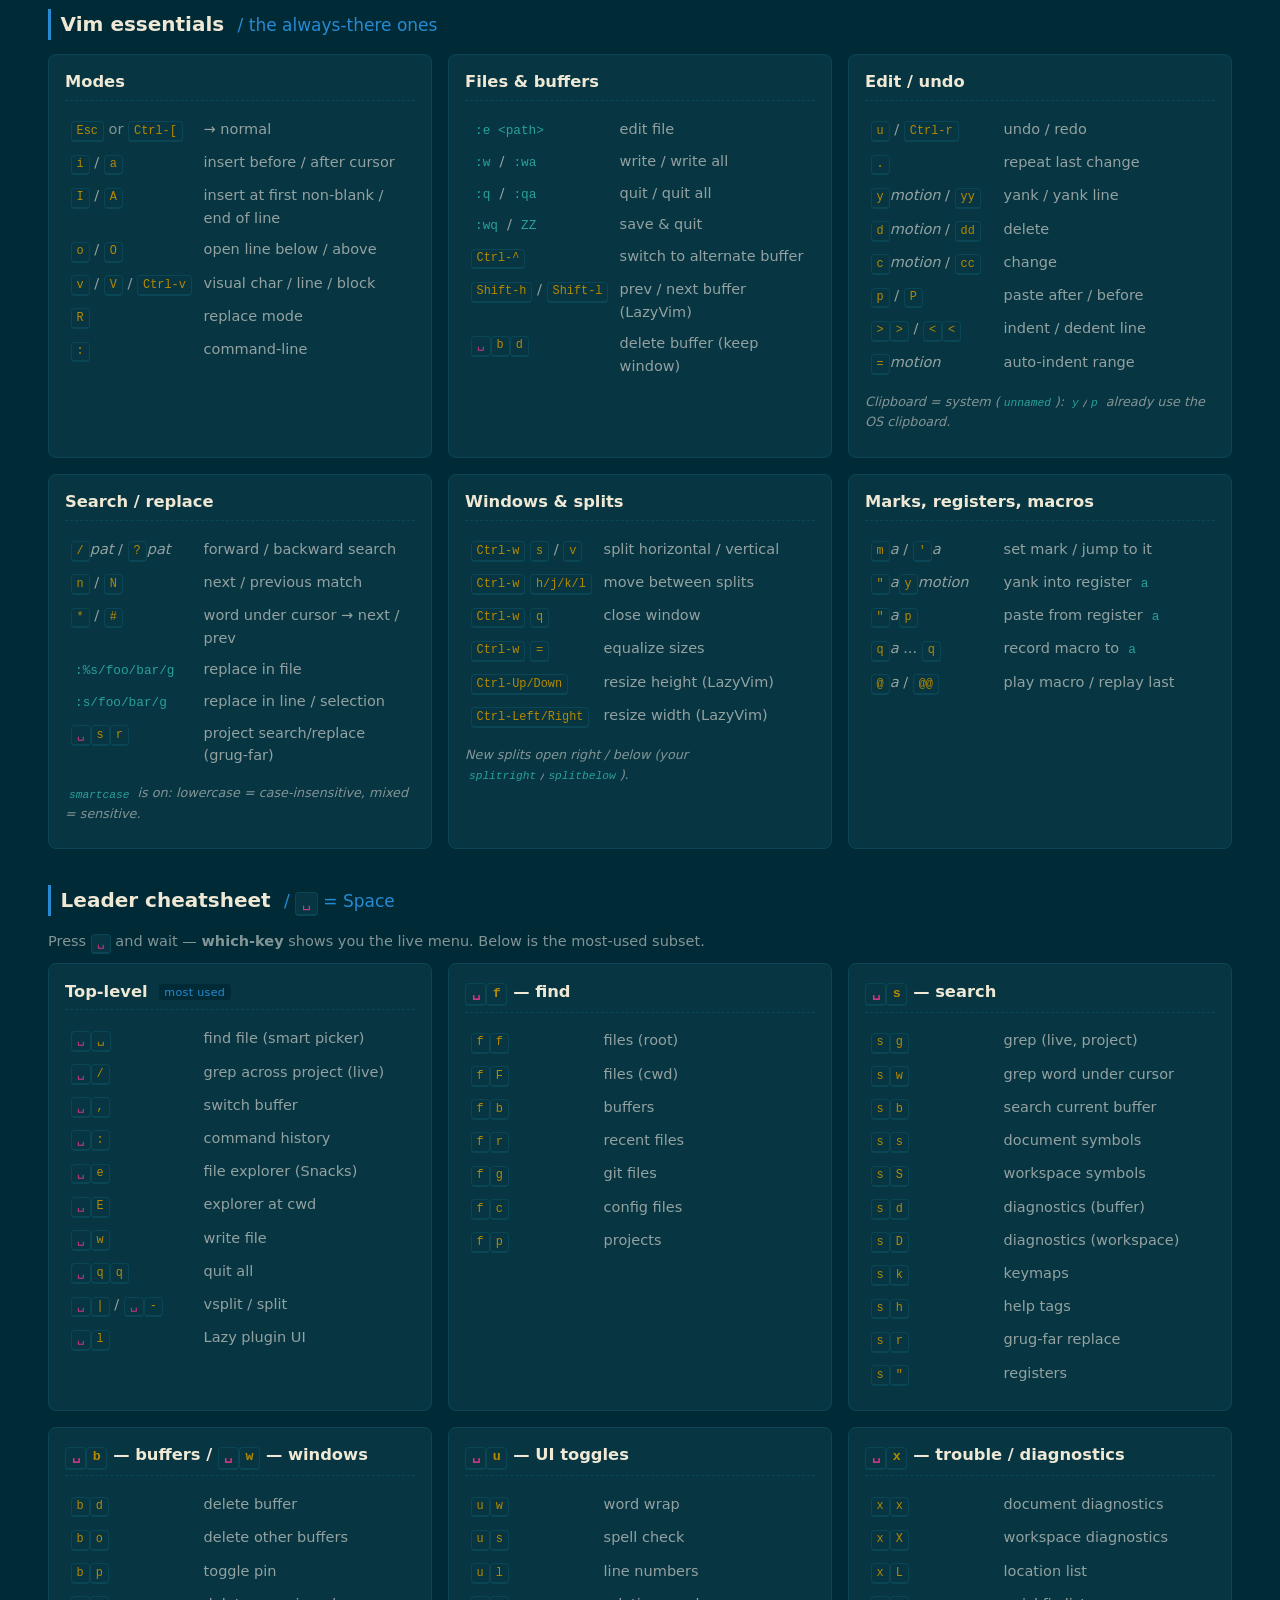
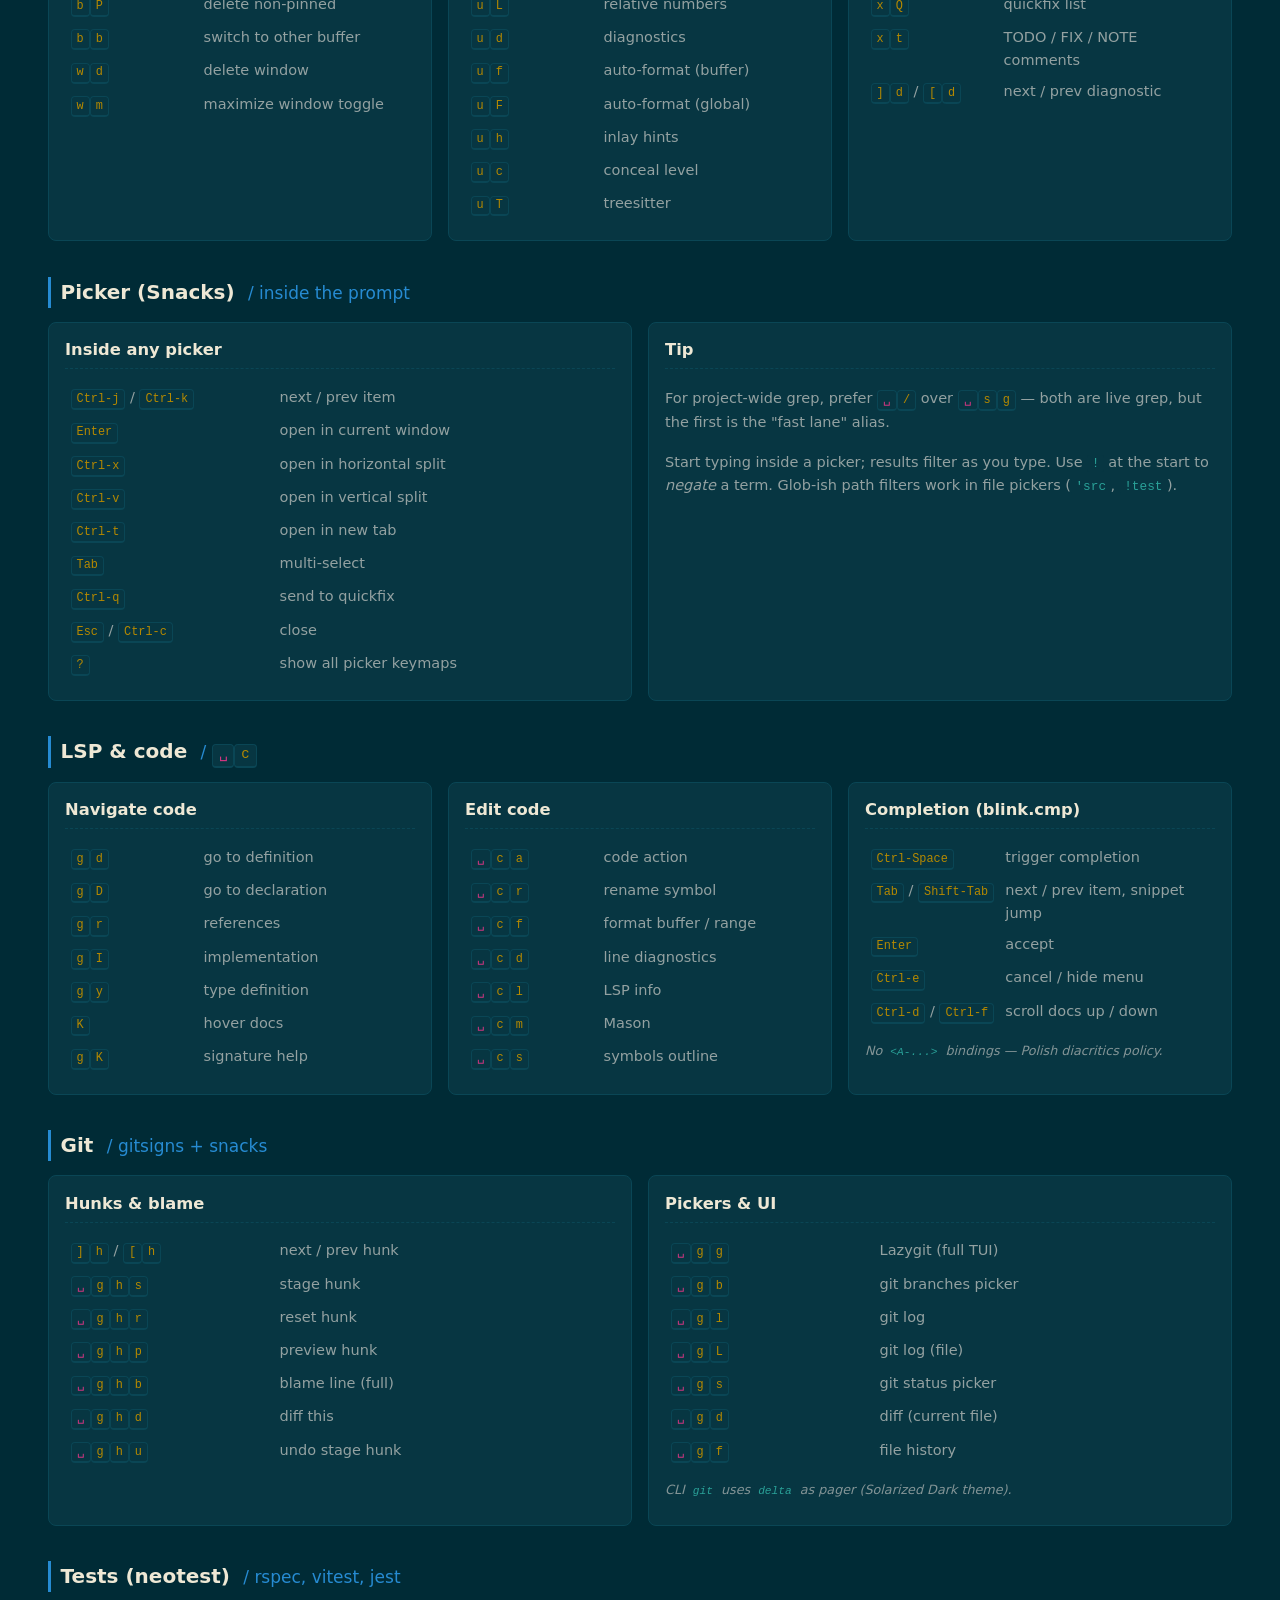
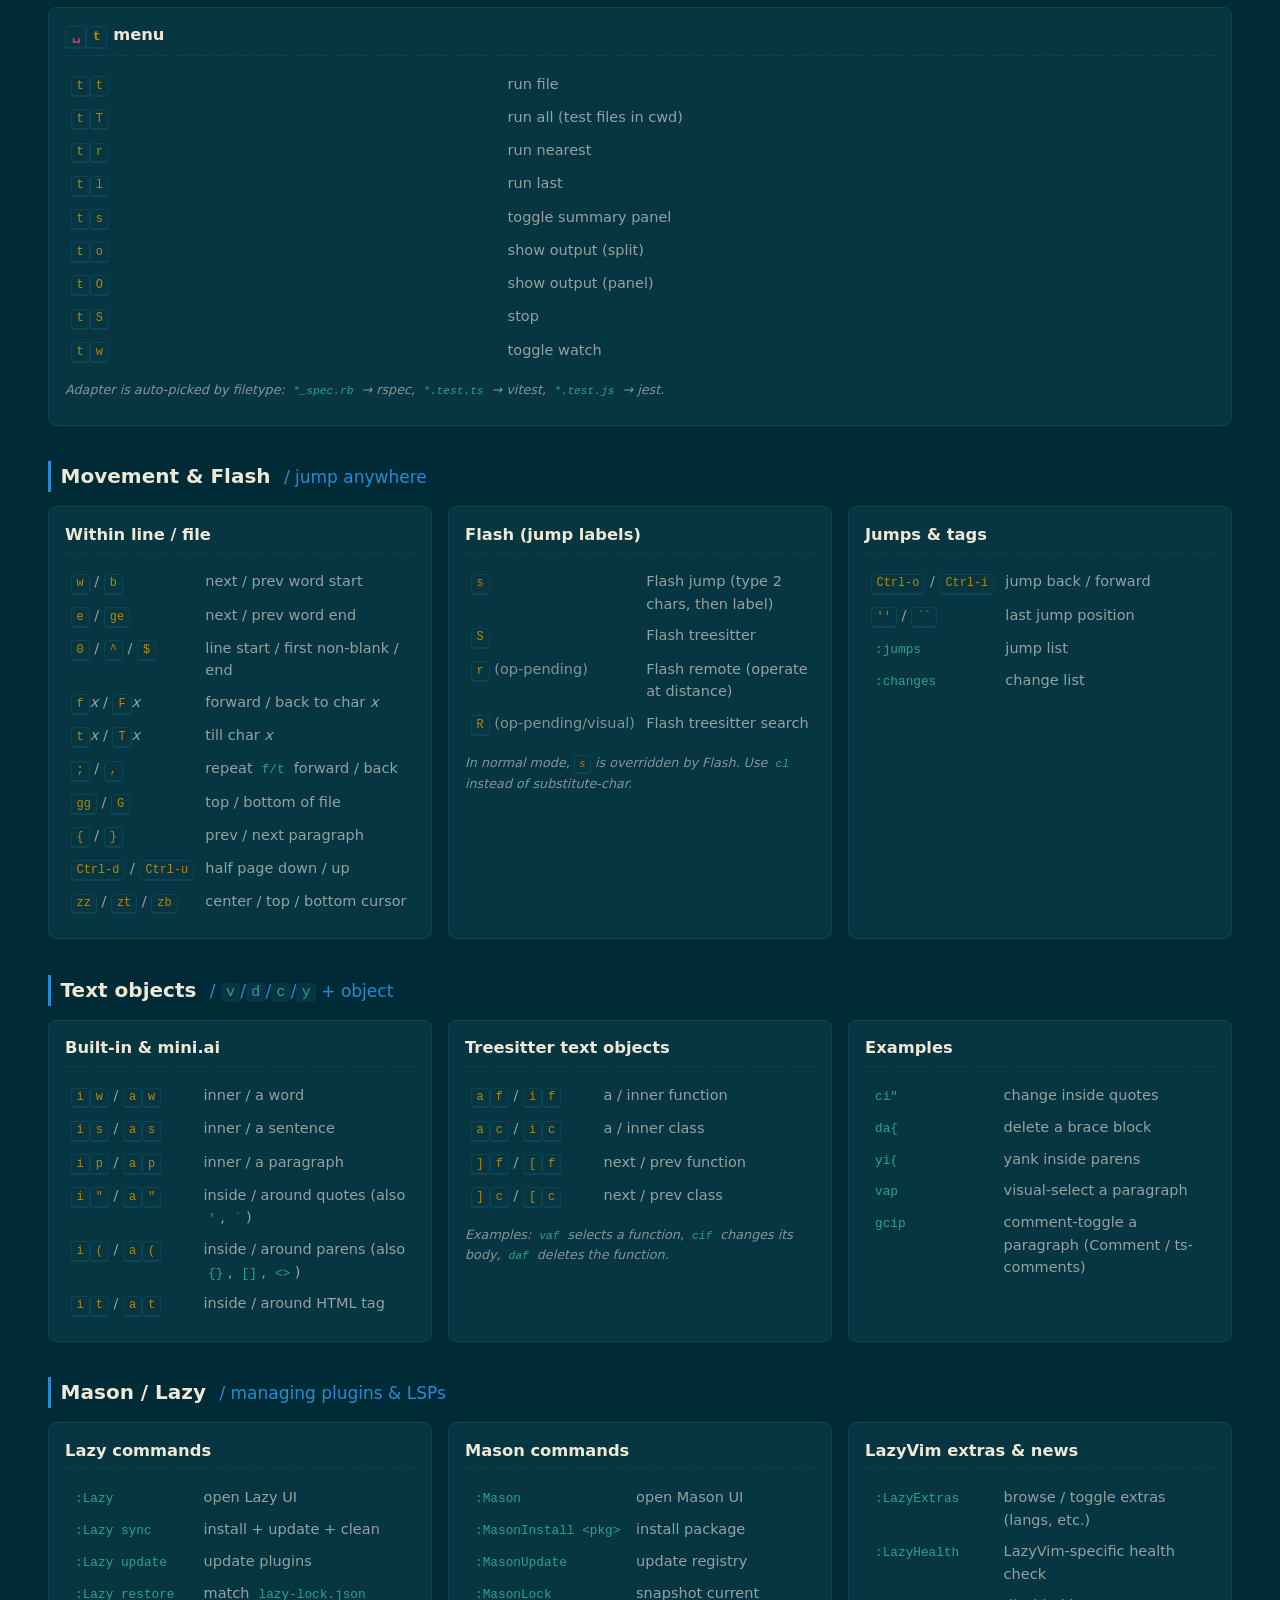
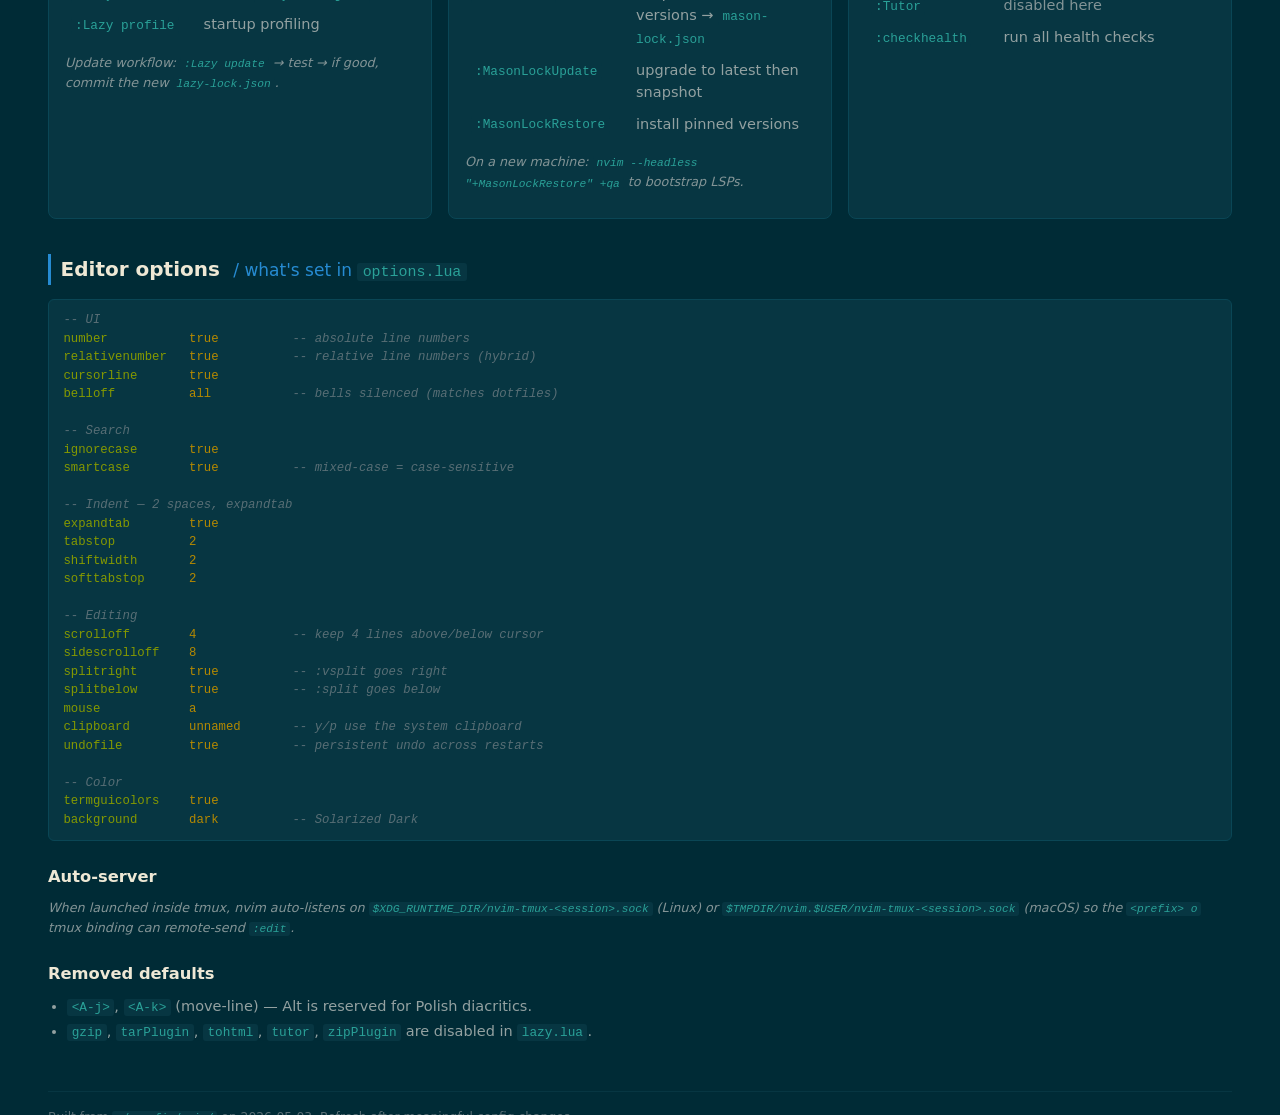
==== commit 45288b0b: "Redesign cheatsheet hero as full-bleed image band with edge fades Replace the centered 66% screensho" ====
--- a/docs/nvim-cheatsheet.html
+++ b/docs/nvim-cheatsheet.html
@@ -13,19 +13,21 @@
 </head>
 <body>
 
-<header>
-  <h1>Neovim — Getting Started &amp; Cheatsheet</h1>
-  <div class="sub">
-    LazyVim &middot; Solarized &middot; leader = <code>&lt;Space&gt;</code> &middot; localleader = <code>\</code>
-    &middot; Polish keyboard: <span class="warn">no Alt-bindings</span>
-  </div>
-</header>
-
-<a class="shot hero" href="images/example_vim.png">
-  <img src="images/example_vim-hero.png"
-       alt="Neovim with LazyVim, Solarized Dark, JetBrainsMono Nerd Font"
-       width="1600" height="967" loading="eager" />
-</a>
+<section class="hero-band">
+  <a class="hero-img" href="images/example_vim.png" aria-label="Open full-size Neovim screenshot">
+    <img src="images/example_vim-hero.png"
+         alt="Neovim with LazyVim, Solarized Dark, JetBrainsMono Nerd Font"
+         width="1600" height="967" loading="eager" />
+  </a>
+  <div class="hero-inner">
+    <h1>Neovim <span class="accent">— Getting Started &amp; Cheatsheet</span></h1>
+    <div class="sub">
+      LazyVim &middot; Solarized &middot; leader = <code>&lt;Space&gt;</code> &middot; localleader = <code>\</code>
+      &middot; Polish keyboard: <span class="warn">no Alt-bindings</span>
+    </div>
+  </div>
+  <a class="hero-cta" href="images/example_vim.png">view full screenshot</a>
+</section>
 
 <nav class="toc">
   <strong style="color:var(--base2)">Jump:</strong>
--- a/docs/style.css
+++ b/docs/style.css
@@ -11,11 +11,65 @@
 * { box-sizing: border-box; }
 html, body { margin: 0; padding: 0; }
 body { background: var(--base03); color: var(--base1); font-family: var(--sans);
-  line-height: 1.55; font-size: 14.5px; padding: 2.2rem clamp(1rem, 4vw, 3rem) 4rem; }
-header { border-bottom: 1px solid var(--base02); padding-bottom: 1.2rem; margin-bottom: 1.6rem; }
+  line-height: 1.55; font-size: 14.5px; padding: 0 clamp(1rem, 4vw, 3rem) 4rem;
+  overflow-x: hidden; }
+/* Plain header (used on the index page) */
+header { border-bottom: 1px solid var(--base02); padding: 2.2rem 0 1.2rem; margin-bottom: 1.6rem; }
 header h1 { margin: 0 0 .35rem; font-size: 1.8rem; color: var(--base3); font-weight: 600; letter-spacing: -.01em; }
 header .sub { color: var(--base0); font-size: .95rem; }
 header .sub code { color: var(--cyan); }
+
+/* ─── Hero band ───────────────────────────────────────────────────────────────────
+   Used on the three cheatsheet pages. Image is full-bleed (breaks the body
+   padding via 100vw), masked to fade into the page background on all four
+   edges. The page title overlays the upper-left on a soft vignette. */
+.hero-band { position: relative; width: 100vw; left: 50%; right: 50%;
+  margin-left: -50vw; margin-right: -50vw; margin-bottom: 1.6rem;
+  padding: 0; overflow: hidden;
+  background: var(--base03);
+  isolation: isolate; }
+.hero-band .hero-img { position: absolute; inset: 0; z-index: 0; display: block; }
+.hero-band .hero-img img { width: 100%; height: 100%; object-fit: cover;
+  object-position: center top; display: block;
+  /* Fade out toward bottom AND sides so the screenshot dissolves into the page */
+  -webkit-mask-image:
+    linear-gradient(to bottom, #000 0%, #000 38%, rgba(0,0,0,.55) 72%, transparent 100%),
+    linear-gradient(to right,  transparent 0%, #000 6%, #000 94%, transparent 100%);
+  -webkit-mask-composite: source-in;
+          mask-image:
+    linear-gradient(to bottom, #000 0%, #000 38%, rgba(0,0,0,.55) 72%, transparent 100%),
+    linear-gradient(to right,  transparent 0%, #000 6%, #000 94%, transparent 100%);
+          mask-composite: intersect; }
+/* Vignette behind the title for legibility, scoped to upper-left */
+.hero-band::before { content: ""; position: absolute; inset: 0; z-index: 1; pointer-events: none;
+  background:
+    radial-gradient(ellipse 60% 80% at 0% 0%, rgba(0,43,54,.85), rgba(0,43,54,0) 70%),
+    linear-gradient(to bottom, rgba(0,43,54,.55) 0%, rgba(0,43,54,0) 40%); }
+.hero-band .hero-inner { position: relative; z-index: 2;
+  padding: 2.4rem clamp(1rem, 4vw, 3rem) 11rem;
+  min-height: clamp(360px, 38vw, 560px);
+  display: flex; flex-direction: column; justify-content: flex-start; }
+.hero-band h1 { margin: 0 0 .55rem; font-size: clamp(1.9rem, 3.6vw, 2.6rem);
+  color: var(--base3); font-weight: 600; letter-spacing: -.015em;
+  text-shadow: 0 1px 22px rgba(0,21,28,.85), 0 1px 2px rgba(0,21,28,.9); }
+.hero-band h1 .accent { color: var(--blue); font-weight: 400; }
+.hero-band .sub { color: var(--yellow); font-size: .98rem; max-width: 70ch;
+  text-shadow: 0 1px 14px rgba(0,21,28,.95), 0 1px 2px rgba(0,21,28,.9); }
+.hero-band .sub code { color: var(--cyan); background: rgba(7,54,66,.7); }
+.hero-band .sub .warn { color: var(--orange); }
+/* Variant: zoom on the middle of the screenshot (used on the tmux page so
+   the hand-rolled status bar / pane content is the focal point) */
+.hero-band--zoom-bottom .hero-img img { object-position: center center;
+  transform: scale(1.6); transform-origin: center center; }
+/* "view full screenshot" affordance, anchored bottom-right of the band */
+.hero-band .hero-cta { position: absolute; right: clamp(1rem, 4vw, 3rem); bottom: 1.4rem;
+  z-index: 2; font-family: var(--mono); font-size: .76rem; letter-spacing: .04em;
+  color: var(--base1); background: rgba(0,43,54,.7); border: 1px solid #0a4655;
+  padding: .35em .7em; border-radius: 3px; text-decoration: none;
+  backdrop-filter: blur(2px); }
+.hero-band .hero-cta:hover { color: var(--cyan); border-color: var(--cyan); text-decoration: none; }
+.hero-band .hero-cta::before { content: "↗ "; color: var(--blue); }
+.hero-band .hero-cta:hover::before { color: var(--cyan); }
 nav.toc { margin: 1rem 0 1.6rem; padding: .65rem .9rem; background: var(--base02); border-radius: 6px; font-size: .9rem; color: var(--base0); }
 a { color: var(--blue); text-decoration: none; }
 a:hover { color: var(--cyan); text-decoration: underline; }
@@ -31,14 +85,19 @@
 kbd, .k { display: inline-block; background: var(--base02); color: var(--yellow); border: 1px solid #0a4655;
   border-bottom-width: 2px; border-radius: 4px; padding: .05em .42em; font-size: .82em; line-height: 1.4; white-space: nowrap; }
 .grid { display: grid; grid-template-columns: repeat(auto-fit, minmax(360px, 1fr)); gap: 1rem; }
-.card { background: var(--base02); border: 1px solid #0a4655; border-radius: 8px; padding: .9rem 1rem 1rem; }
+.card { background: var(--base02); border: 1px solid #0a4655; border-radius: 8px; padding: .9rem 1rem 1rem; display: flex; flex-direction: column; color: inherit; text-decoration: none;
+  transition: transform .25s ease, box-shadow .25s ease, background-color .25s ease; }
+.card > .shot { margin-top: auto; }
+.card:hover { text-decoration: none;
+  transform: translateY(-3px);
+  background: #0a3a47;
+  box-shadow: 0 8px 22px rgba(0,21,28,.55), 0 0 0 1px rgba(38,139,210,.18); }
+.card:hover h3 { color: var(--base3); }
 .card h3 { margin-top: 0; color: var(--base2); border-bottom: 1px dashed #0a4655; padding-bottom: .35rem; }
 .card h3 .pill { background: var(--base03); color: var(--blue); font-size: .68em; font-weight: 500;
   padding: .15em .5em; border-radius: 3px; margin-left: .5em; vertical-align: middle; letter-spacing: .03em; }
-.shot { display: block; line-height: 0; border-radius: 6px; overflow: hidden; border: 1px solid #0a4655; margin-bottom: .8rem; }
+.shot { display: block; line-height: 0; border-radius: 6px; overflow: hidden; margin-bottom: .8rem; }
 .shot img { width: 100%; height: auto; display: block; }
-.shot.hero { margin: 0 0 1.6rem; }
-.shot:hover { border-color: var(--blue); }
 table { width: 100%; border-collapse: collapse; margin: .25rem 0; }
 td { padding: .25rem .35rem; vertical-align: top; border-bottom: 1px solid #073642; }
 tr:last-child td { border-bottom: 0; }
@@ -64,5 +123,5 @@
   code { background: #f3f3f3; color: #2aa198; }
   nav.toc { display: none; } a { color: #268bd2 !important; }
   pre { background: #f6f6f6; color: #222; }
-  .shot { display: none; }
+  .shot, .hero-band { display: none; }
 }
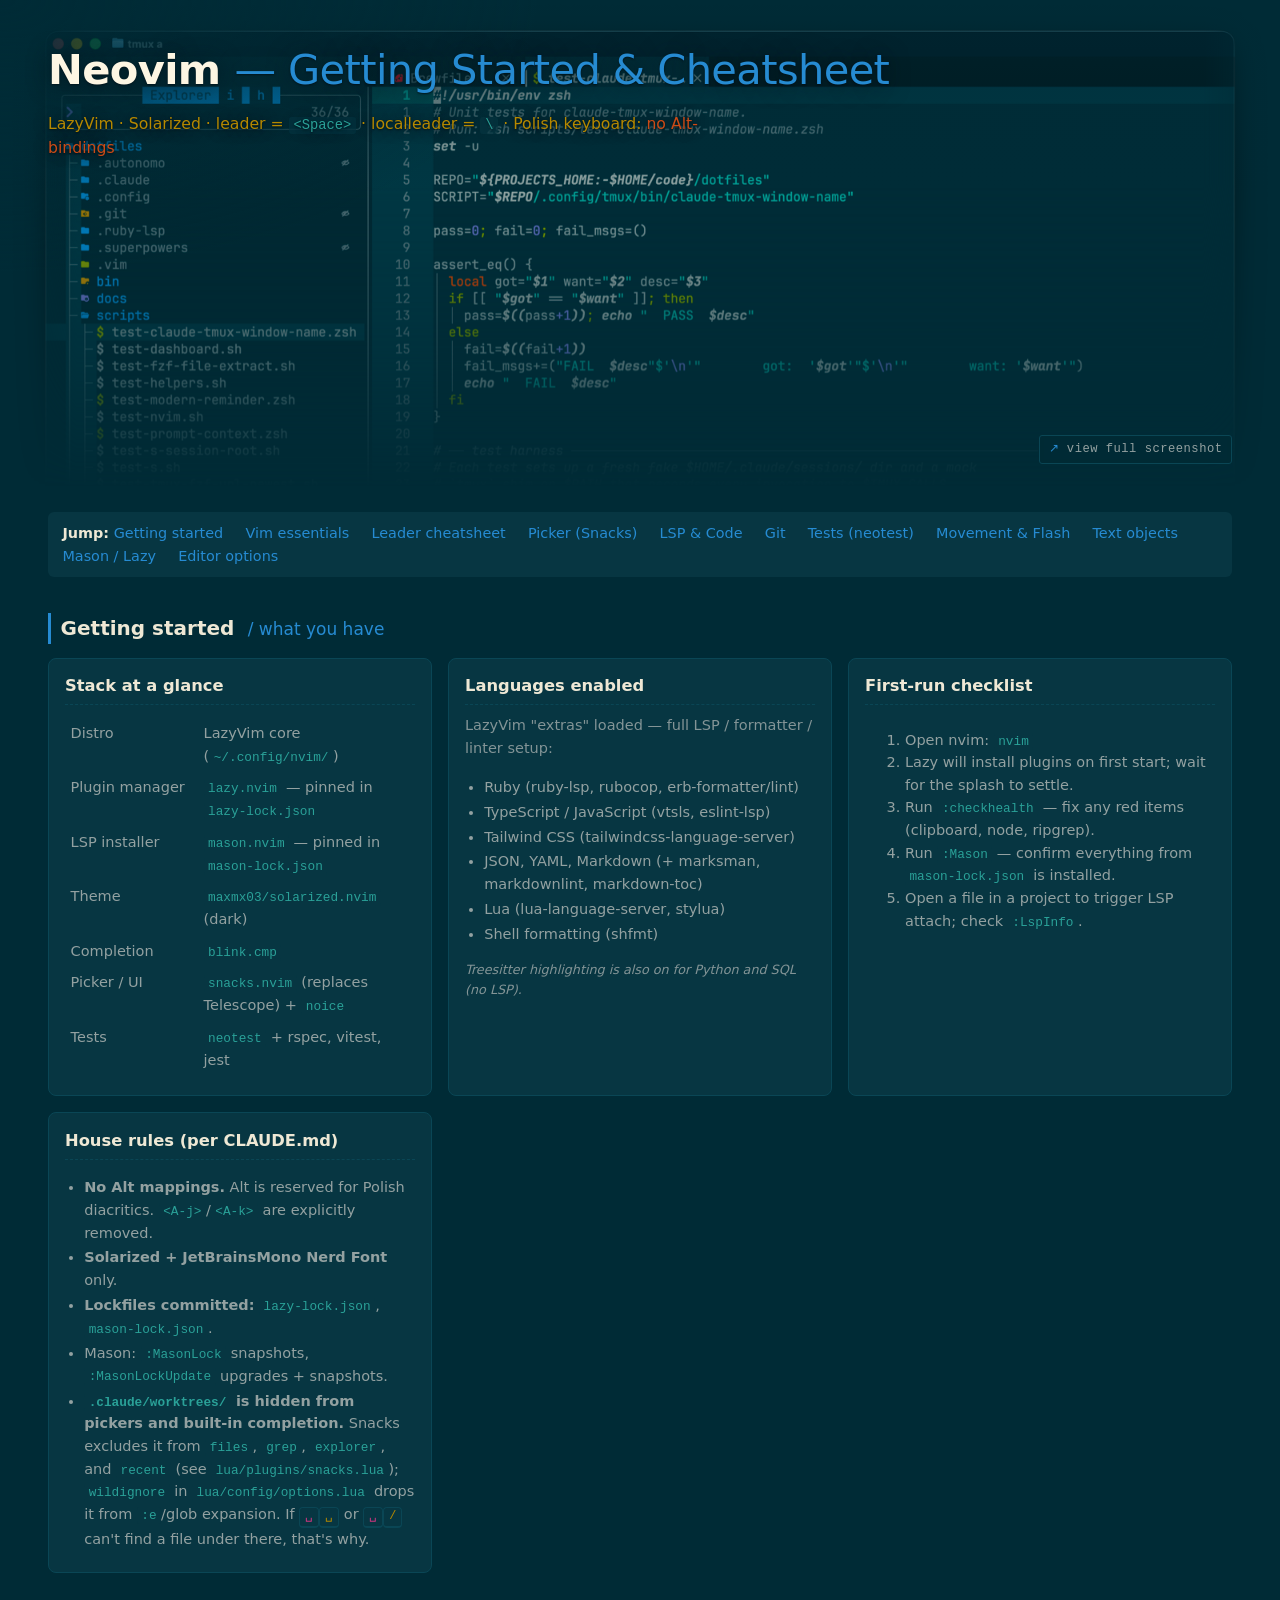
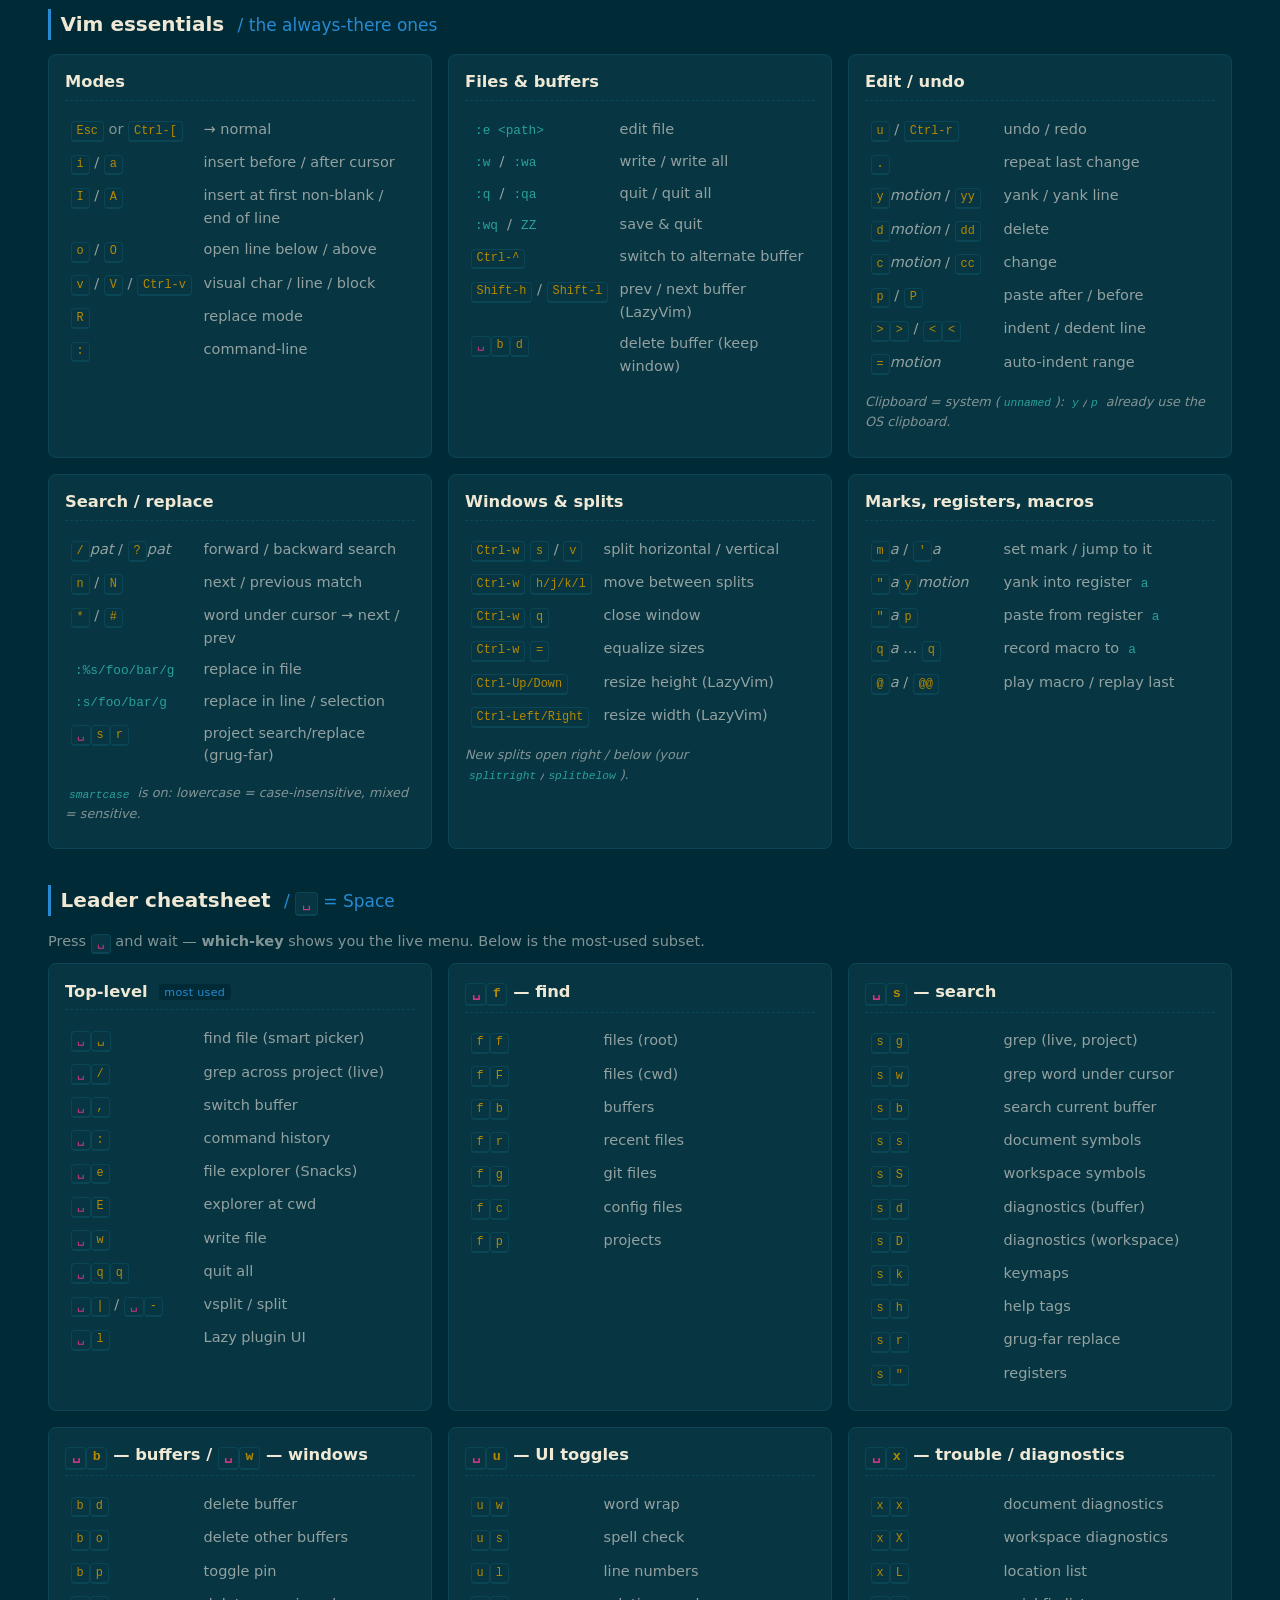
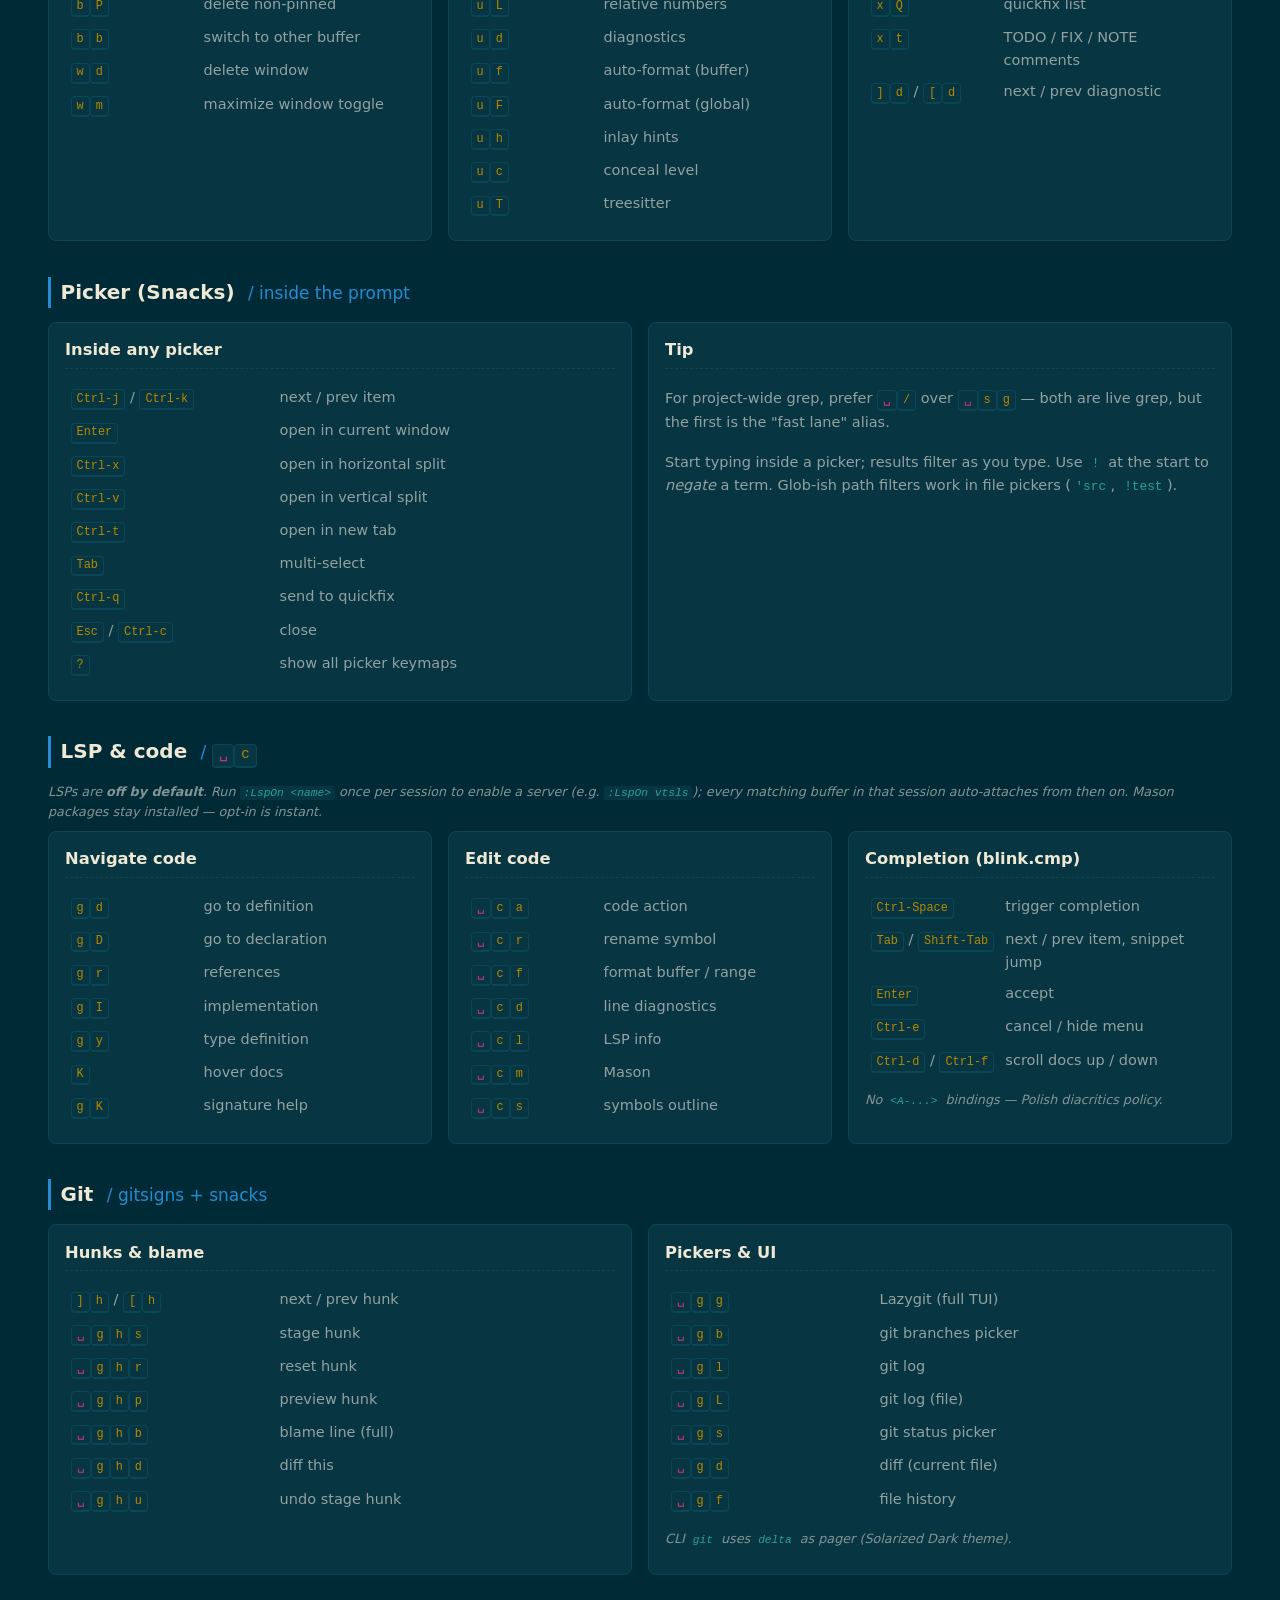
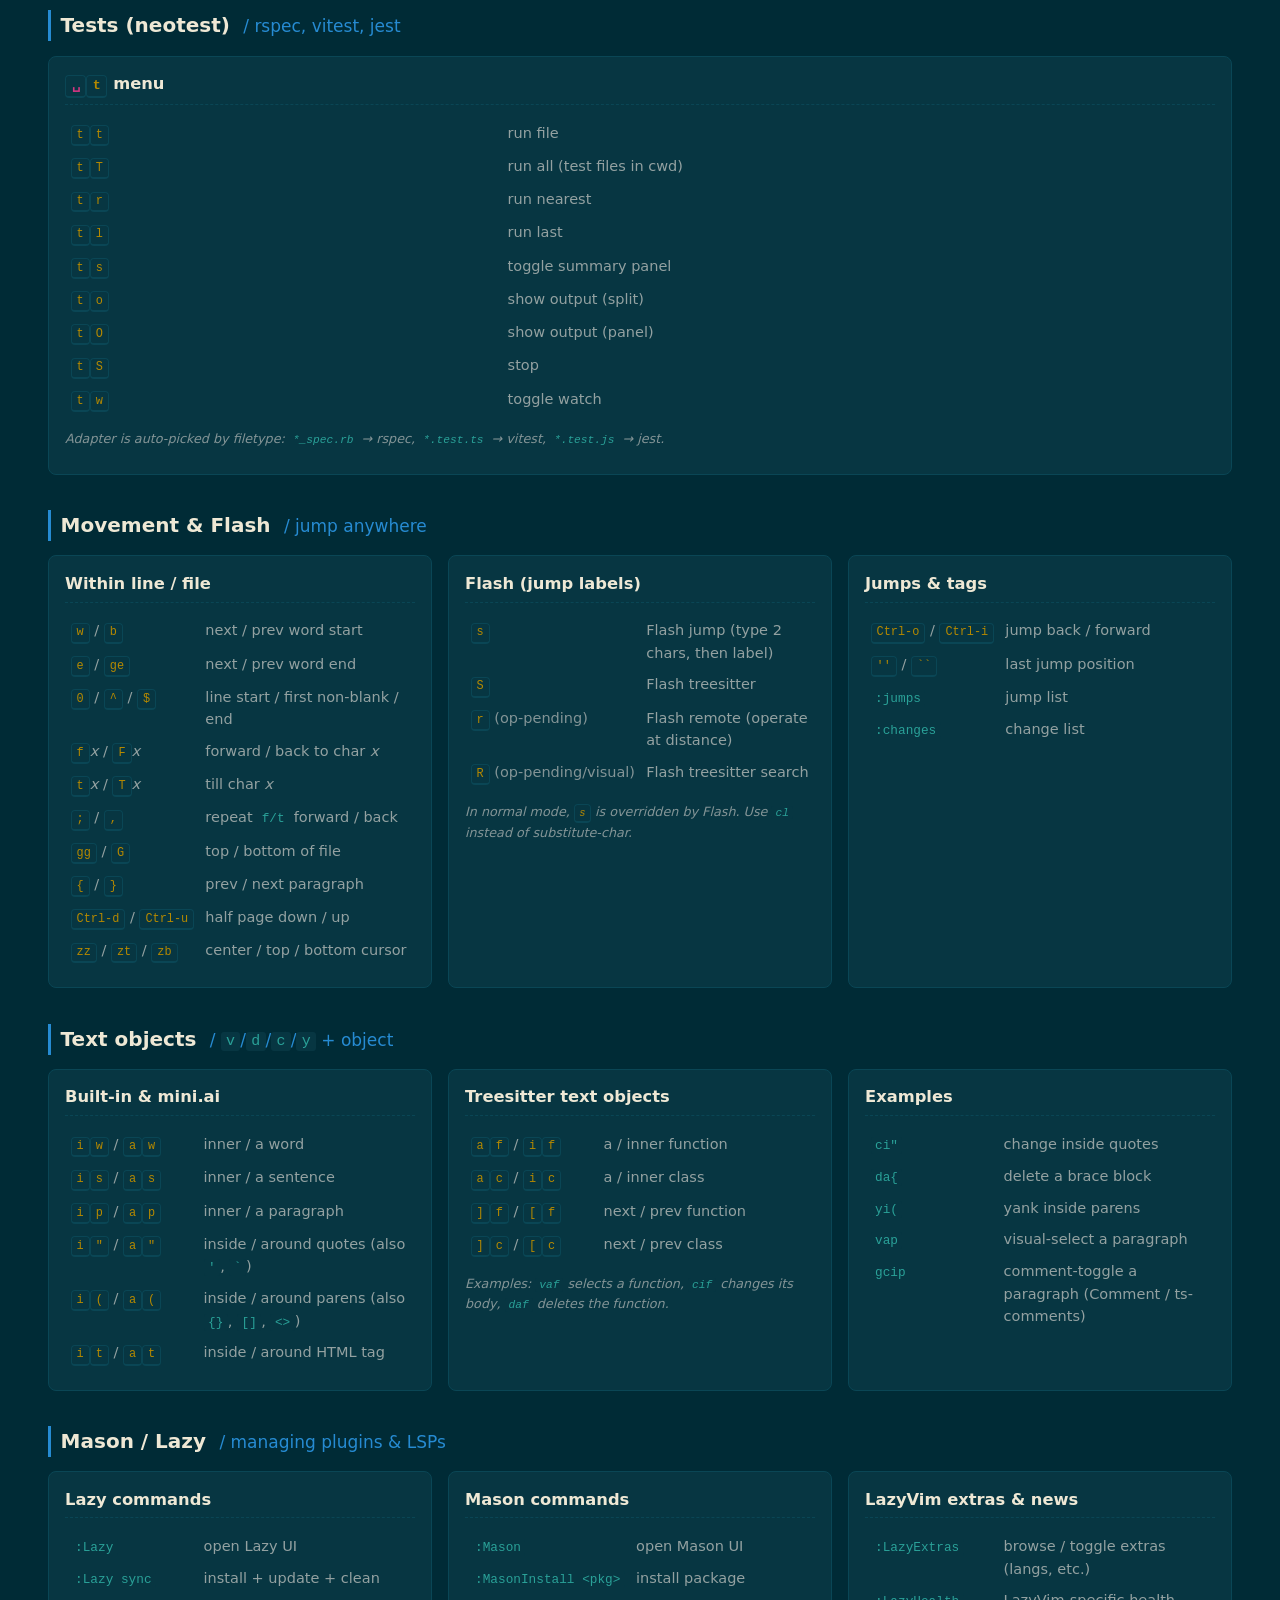
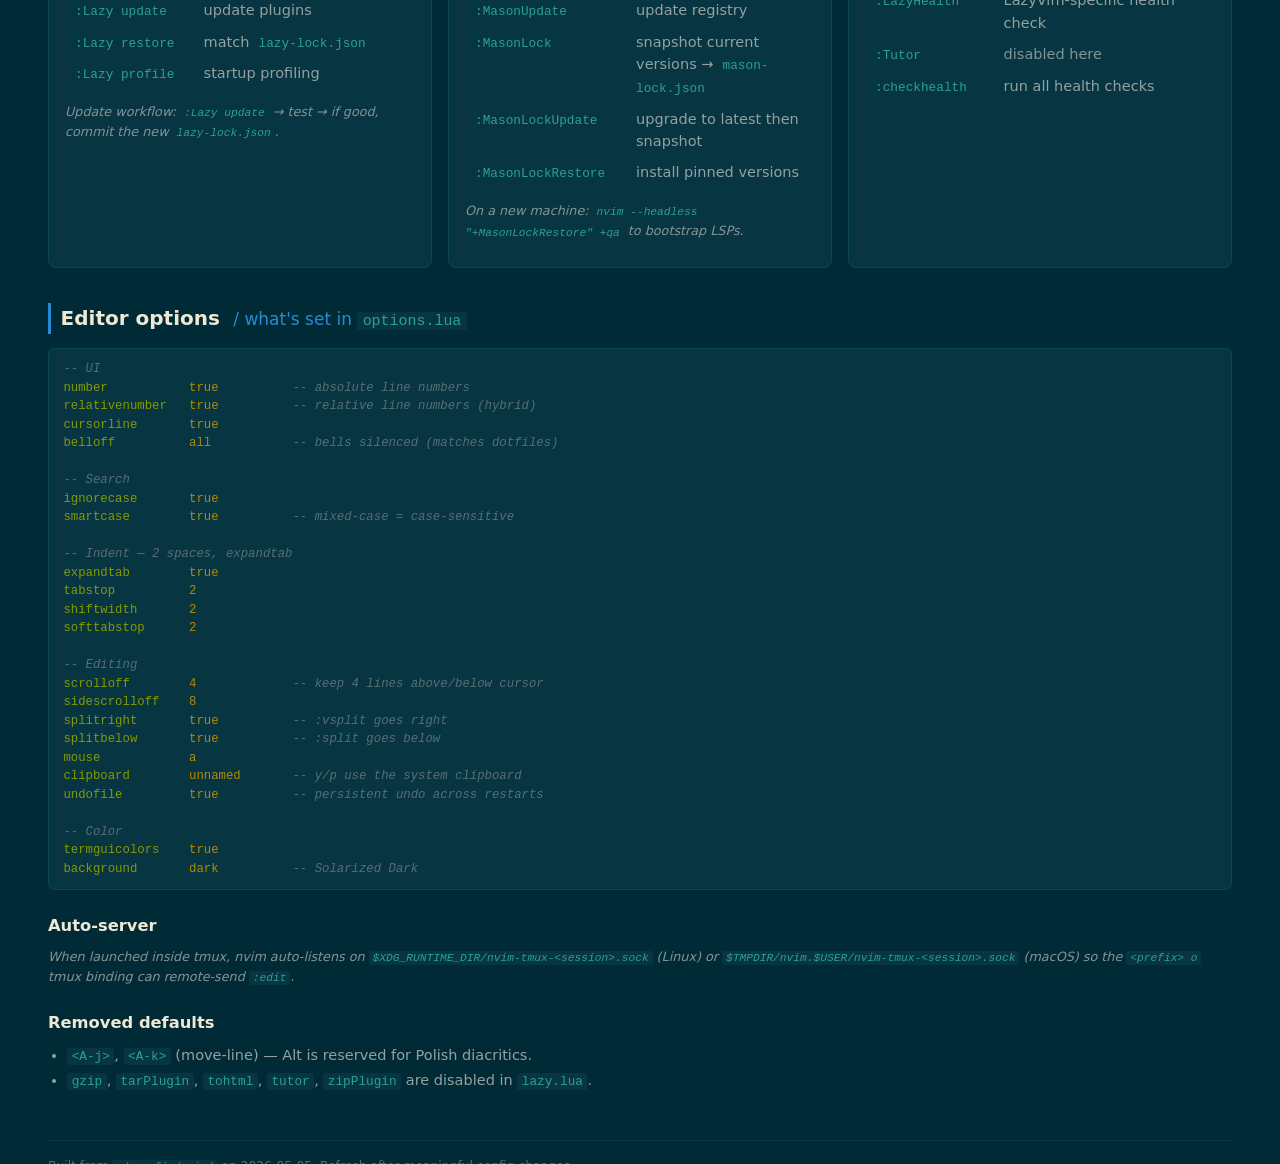
==== commit 337903c2: "nvim: disable LSP auto-attach globally; opt-in via :LspOn LazyVim core auto-attaches every server in" ====
--- a/docs/nvim-cheatsheet.html
+++ b/docs/nvim-cheatsheet.html
@@ -318,6 +318,8 @@
 <!-- ═══════════════════════════════════════════════════════════════════════ -->
 <h2 id="lsp">LSP &amp; code <span class="accent">/ <span class="k leader">␣</span><span class="k">c</span></span></h2>
 
+<p class="note">LSPs are <strong>off by default</strong>. Run <code>:LspOn &lt;name&gt;</code> once per session to enable a server (e.g. <code>:LspOn vtsls</code>); every matching buffer in that session auto-attaches from then on. Mason packages stay installed — opt-in is instant.</p>
+
 <div class="grid">
 
   <div class="card">
@@ -589,7 +591,7 @@
 </ul>
 
 <footer>
-  Built from <code>~/.config/nvim/</code> on 2026-05-03. Refresh after meaningful config changes.
+  Built from <code>~/.config/nvim/</code> on 2026-05-05. Refresh after meaningful config changes.
   <br>
   Cheat-skill: when in doubt, press <span class="k leader">␣</span> and read which-key.
 </footer>
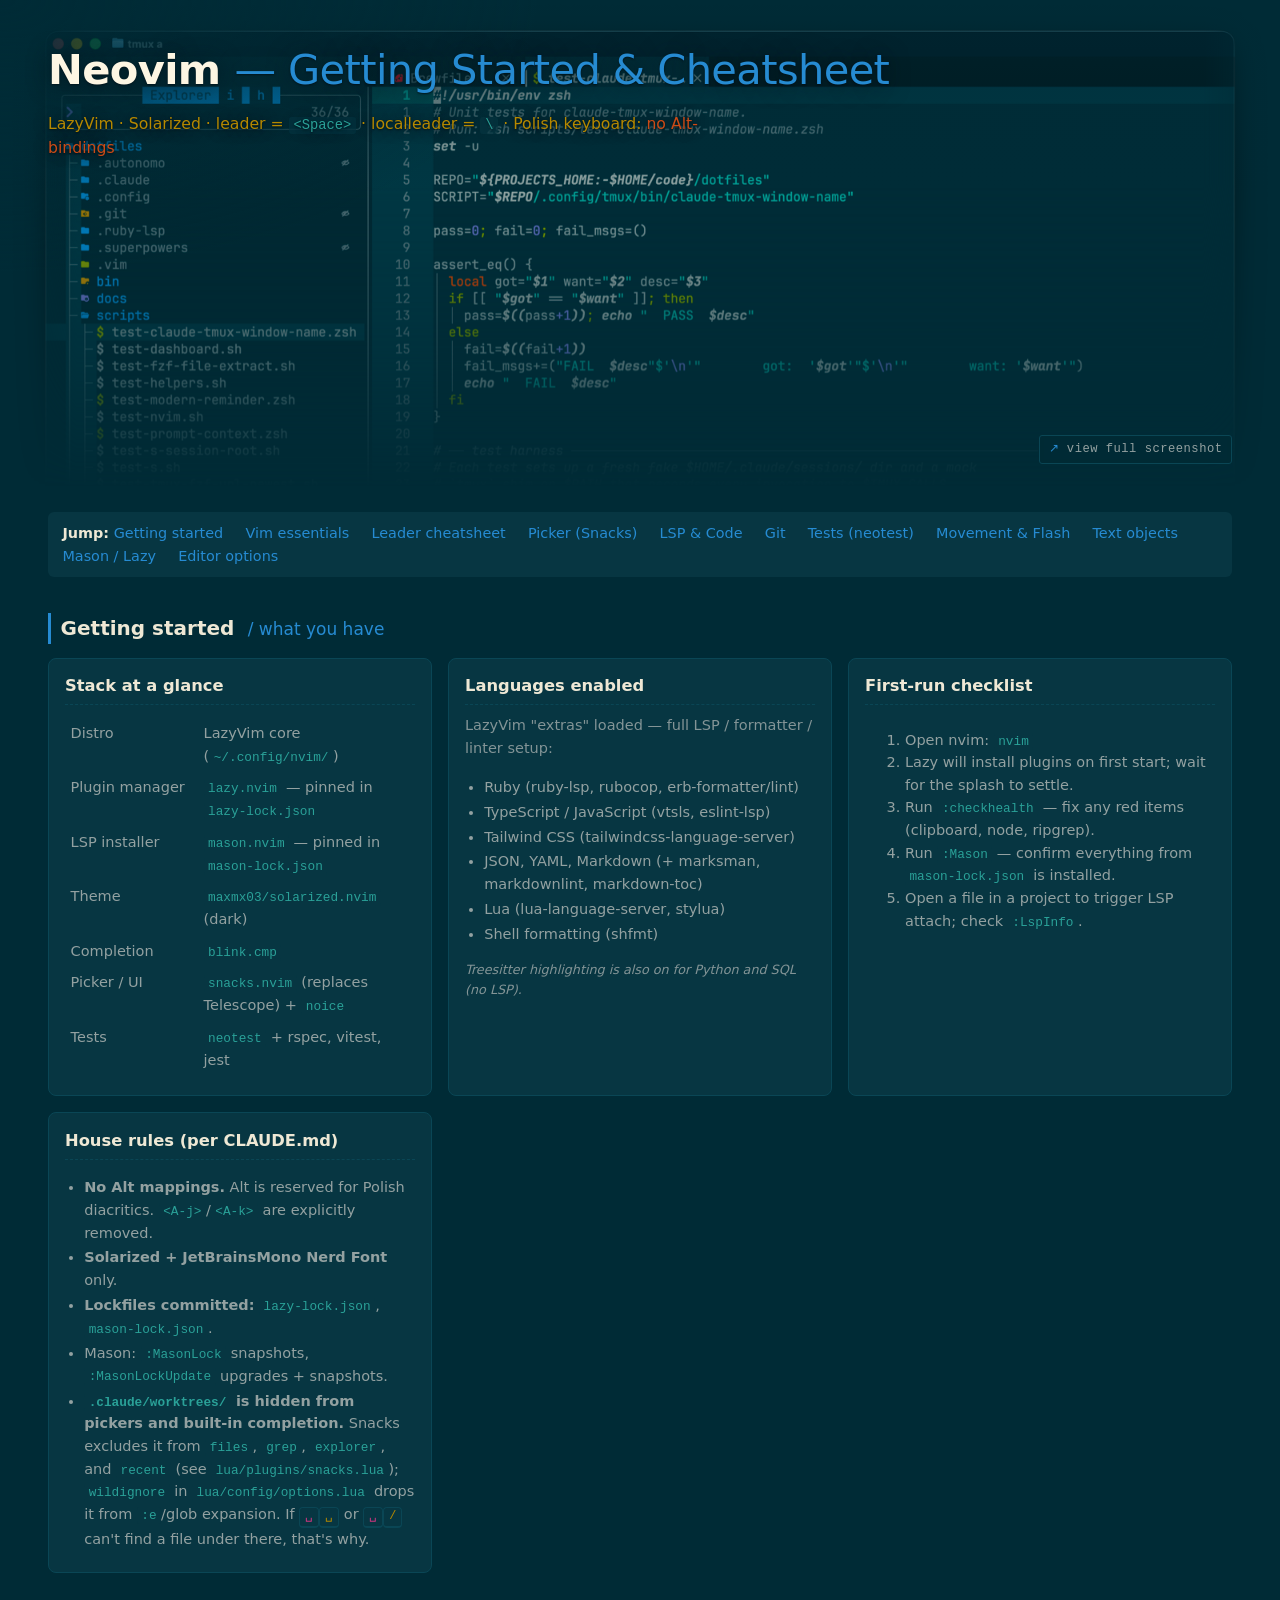
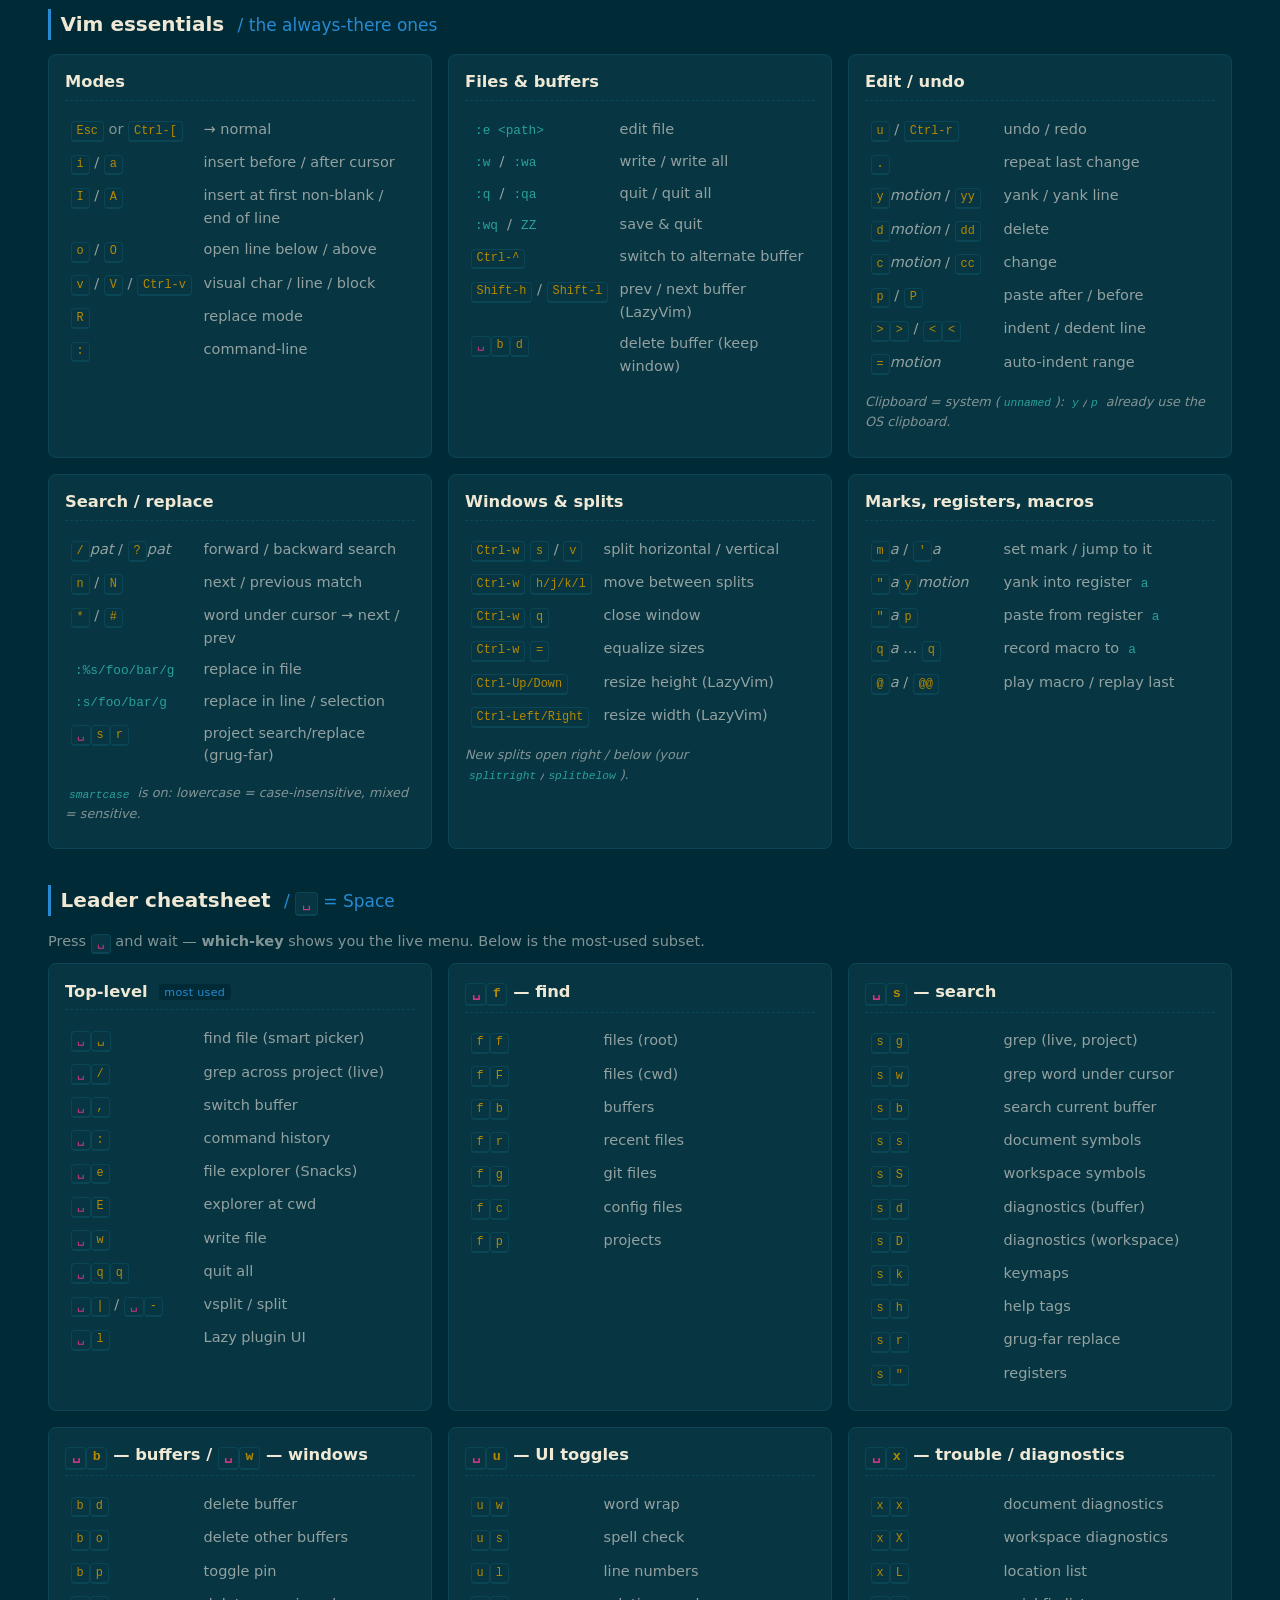
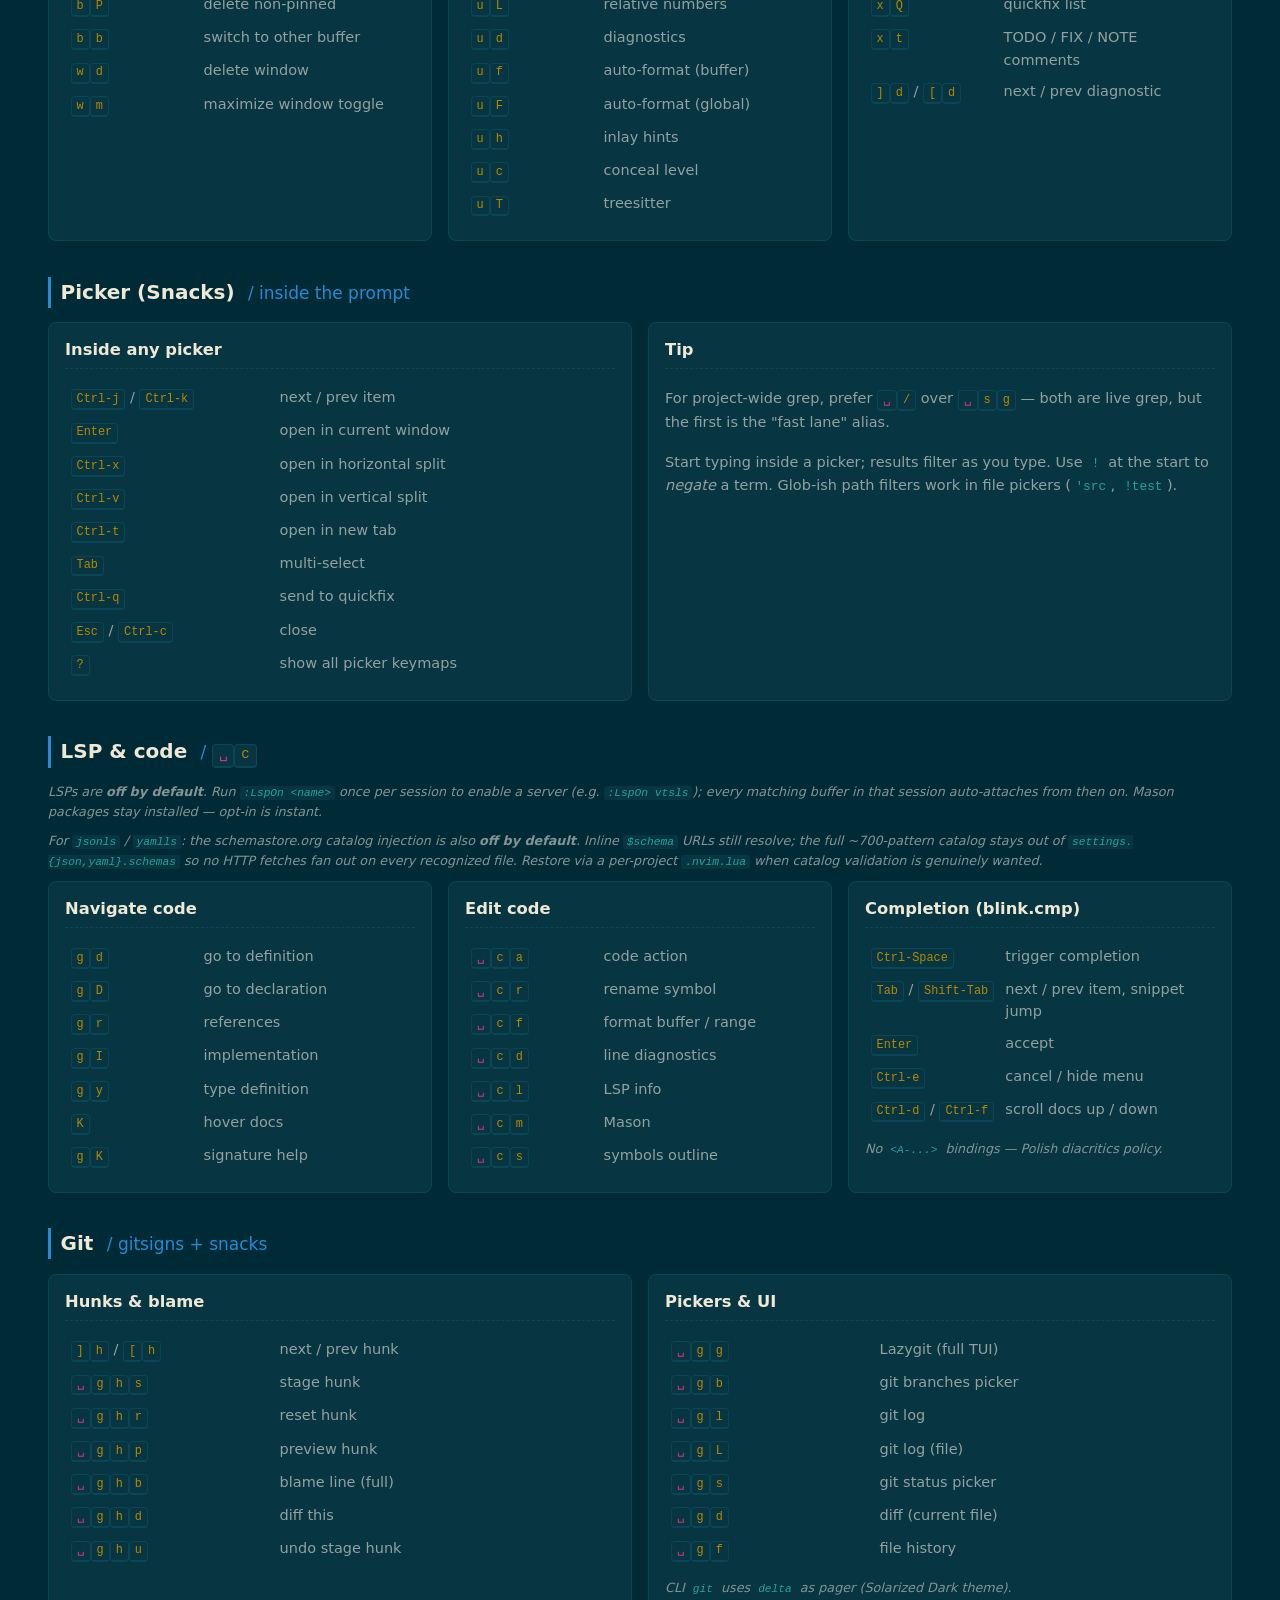
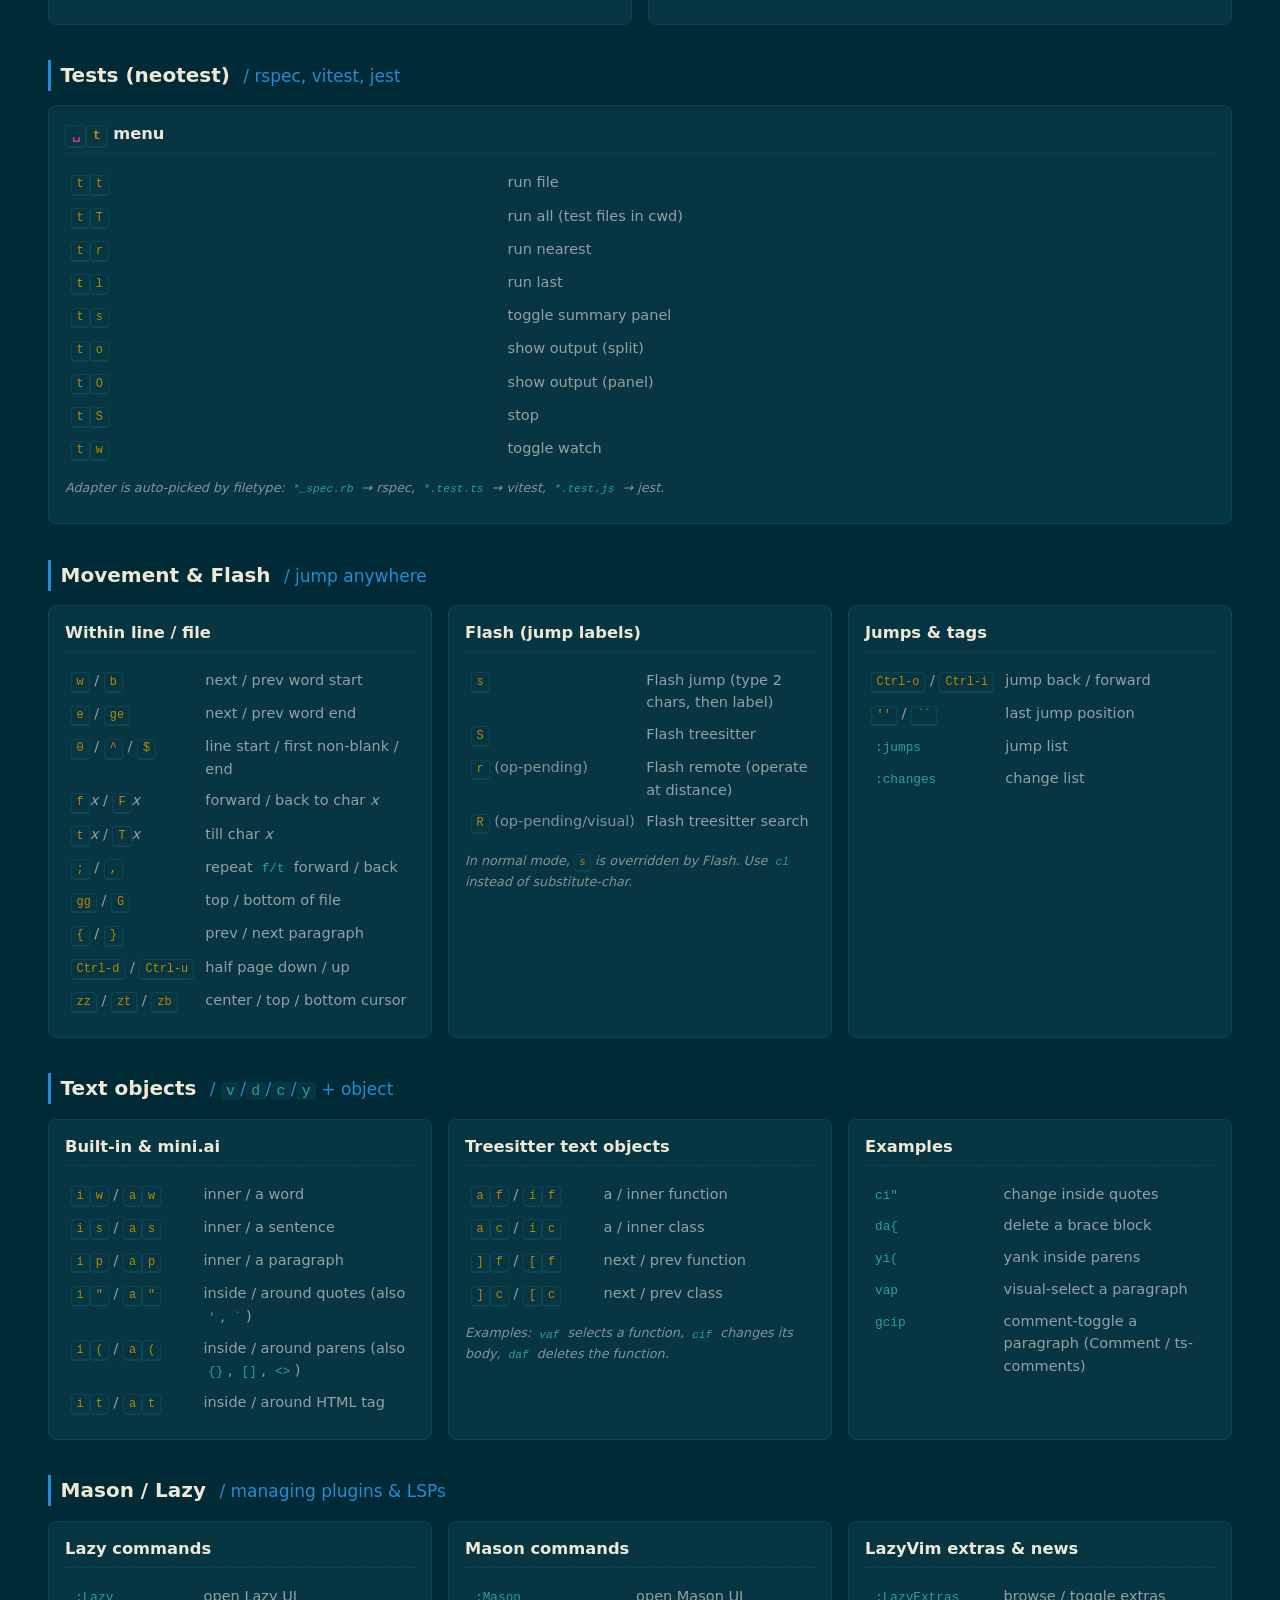
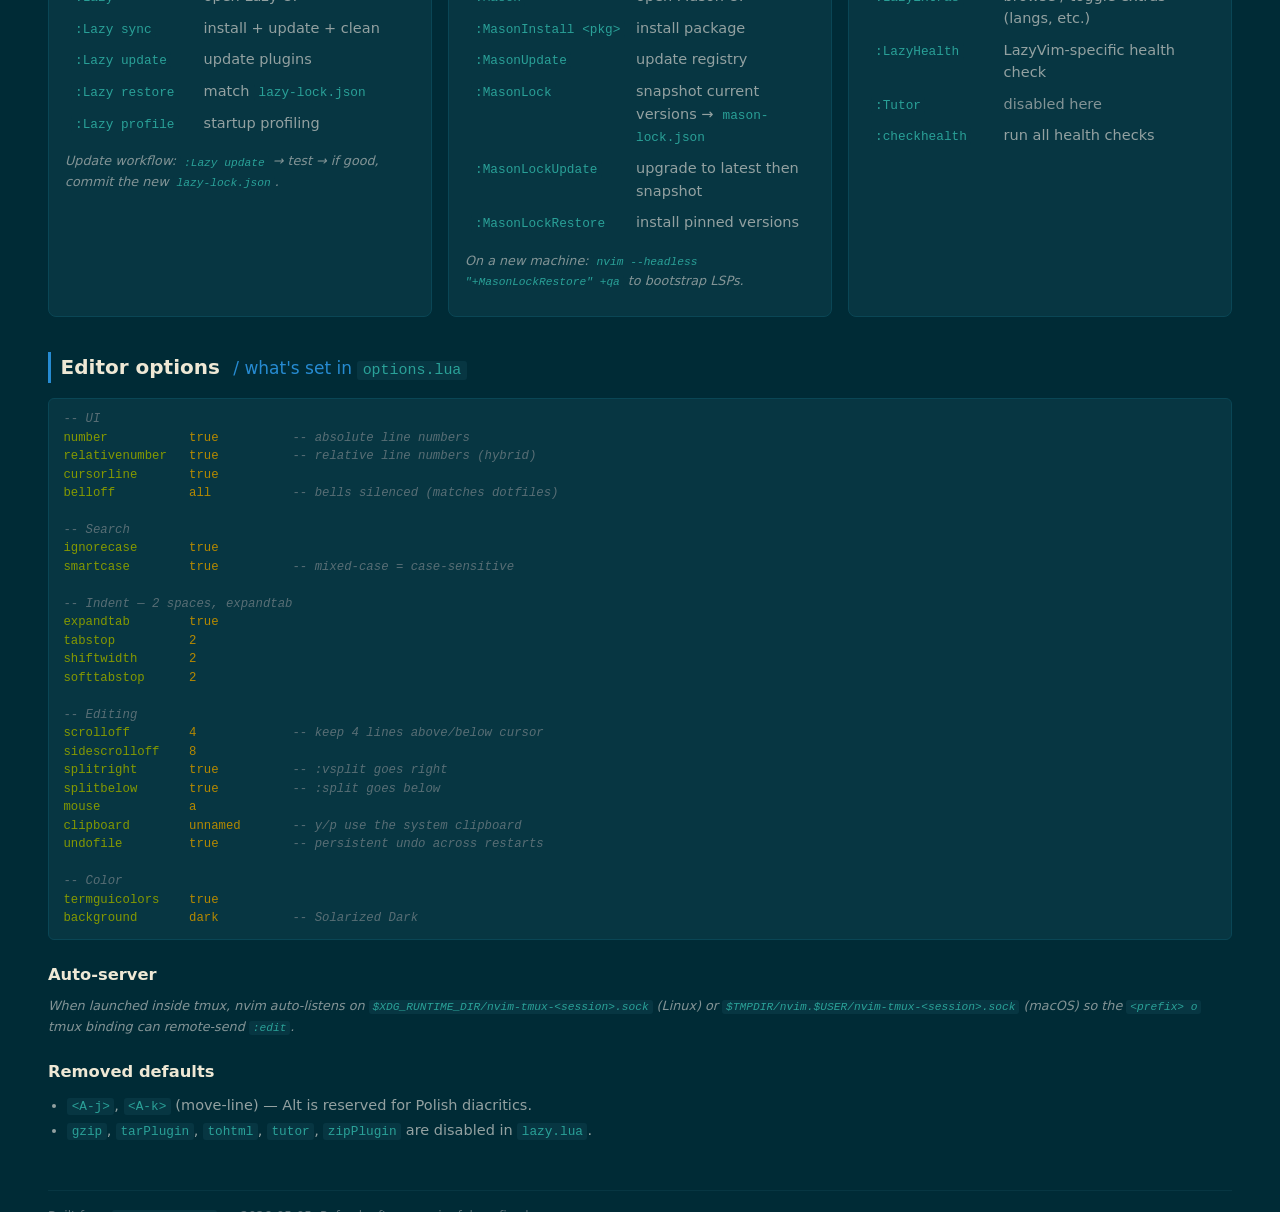
==== commit e1b1e312: "nvim: block schemastore catalog injection for jsonls/yamlls LazyVim's lang.json and lang.yaml extras" ====
--- a/docs/nvim-cheatsheet.html
+++ b/docs/nvim-cheatsheet.html
@@ -320,6 +320,8 @@
 
 <p class="note">LSPs are <strong>off by default</strong>. Run <code>:LspOn &lt;name&gt;</code> once per session to enable a server (e.g. <code>:LspOn vtsls</code>); every matching buffer in that session auto-attaches from then on. Mason packages stay installed — opt-in is instant.</p>
 
+<p class="note">For <code>jsonls</code> / <code>yamlls</code>: the schemastore.org catalog injection is also <strong>off by default</strong>. Inline <code>$schema</code> URLs still resolve; the full ~700-pattern catalog stays out of <code>settings.{json,yaml}.schemas</code> so no HTTP fetches fan out on every recognized file. Restore via a per-project <code>.nvim.lua</code> when catalog validation is genuinely wanted.</p>
+
 <div class="grid">
 
   <div class="card">
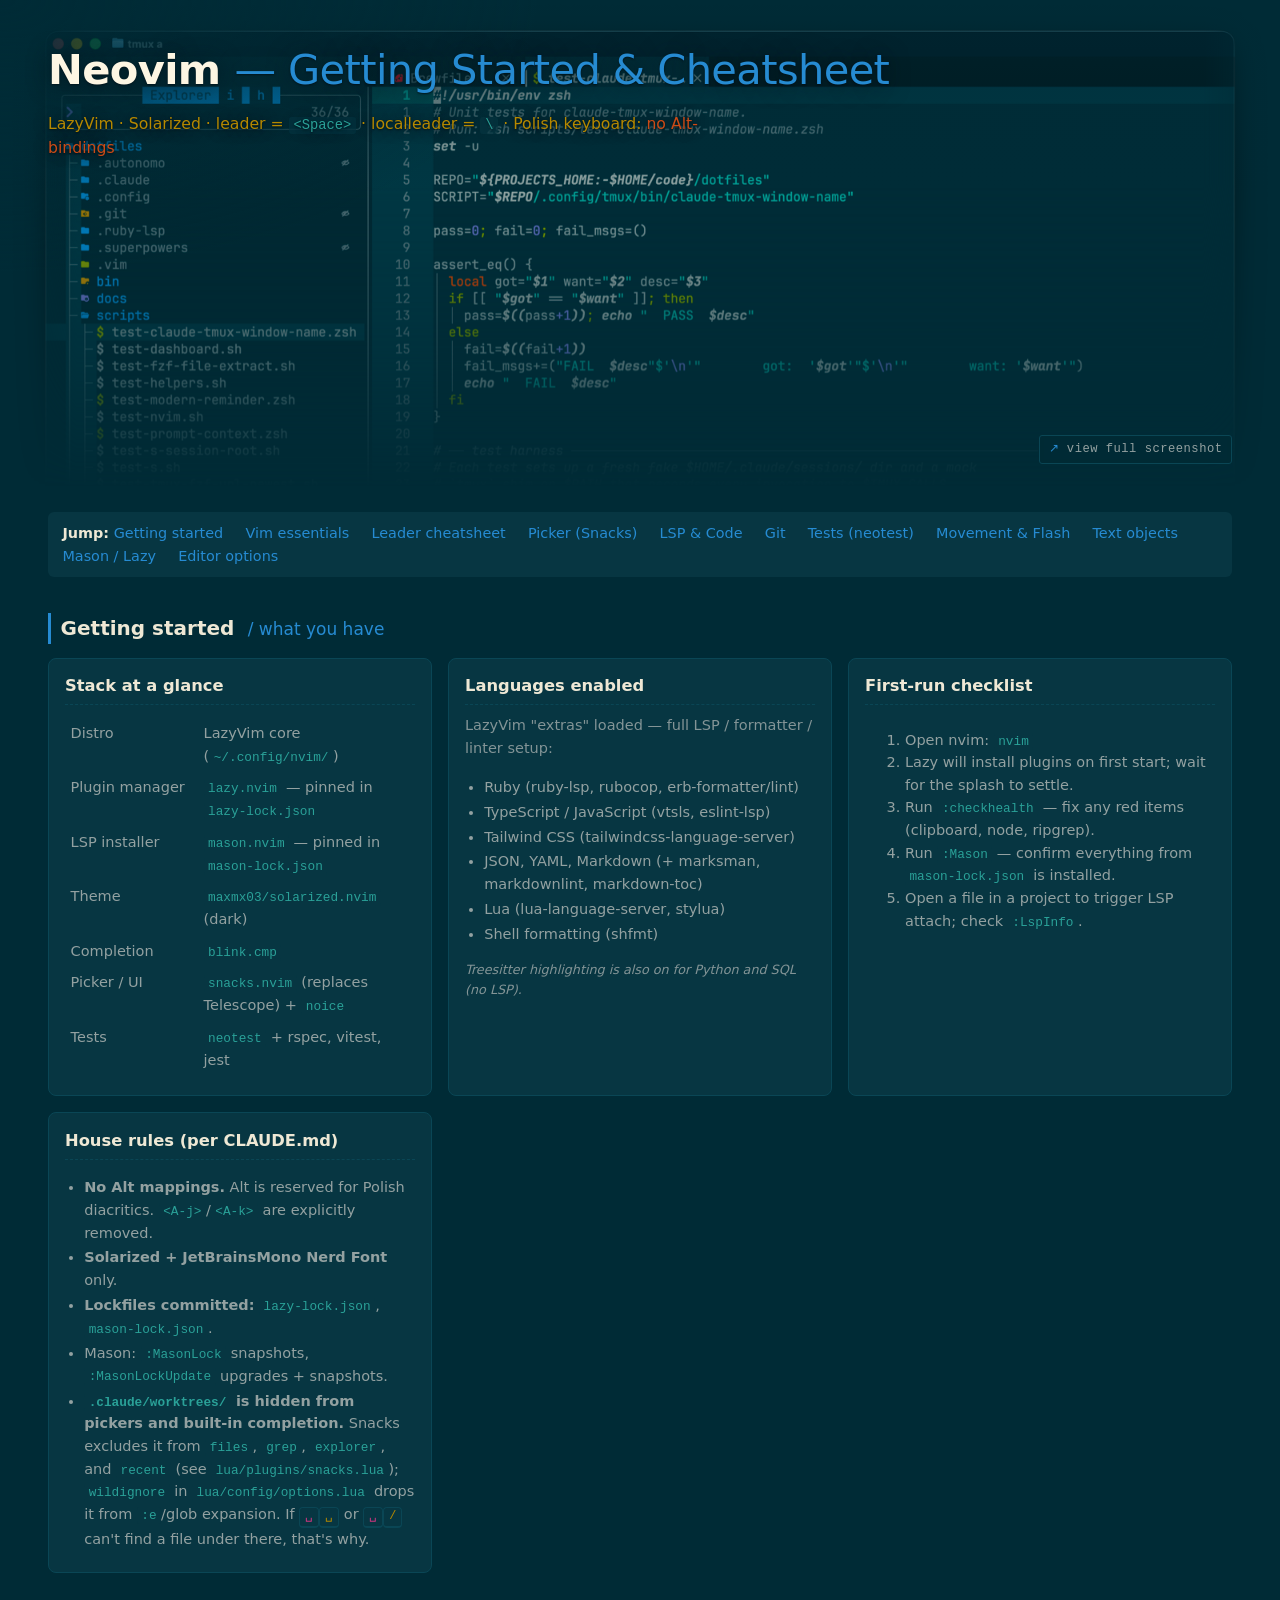
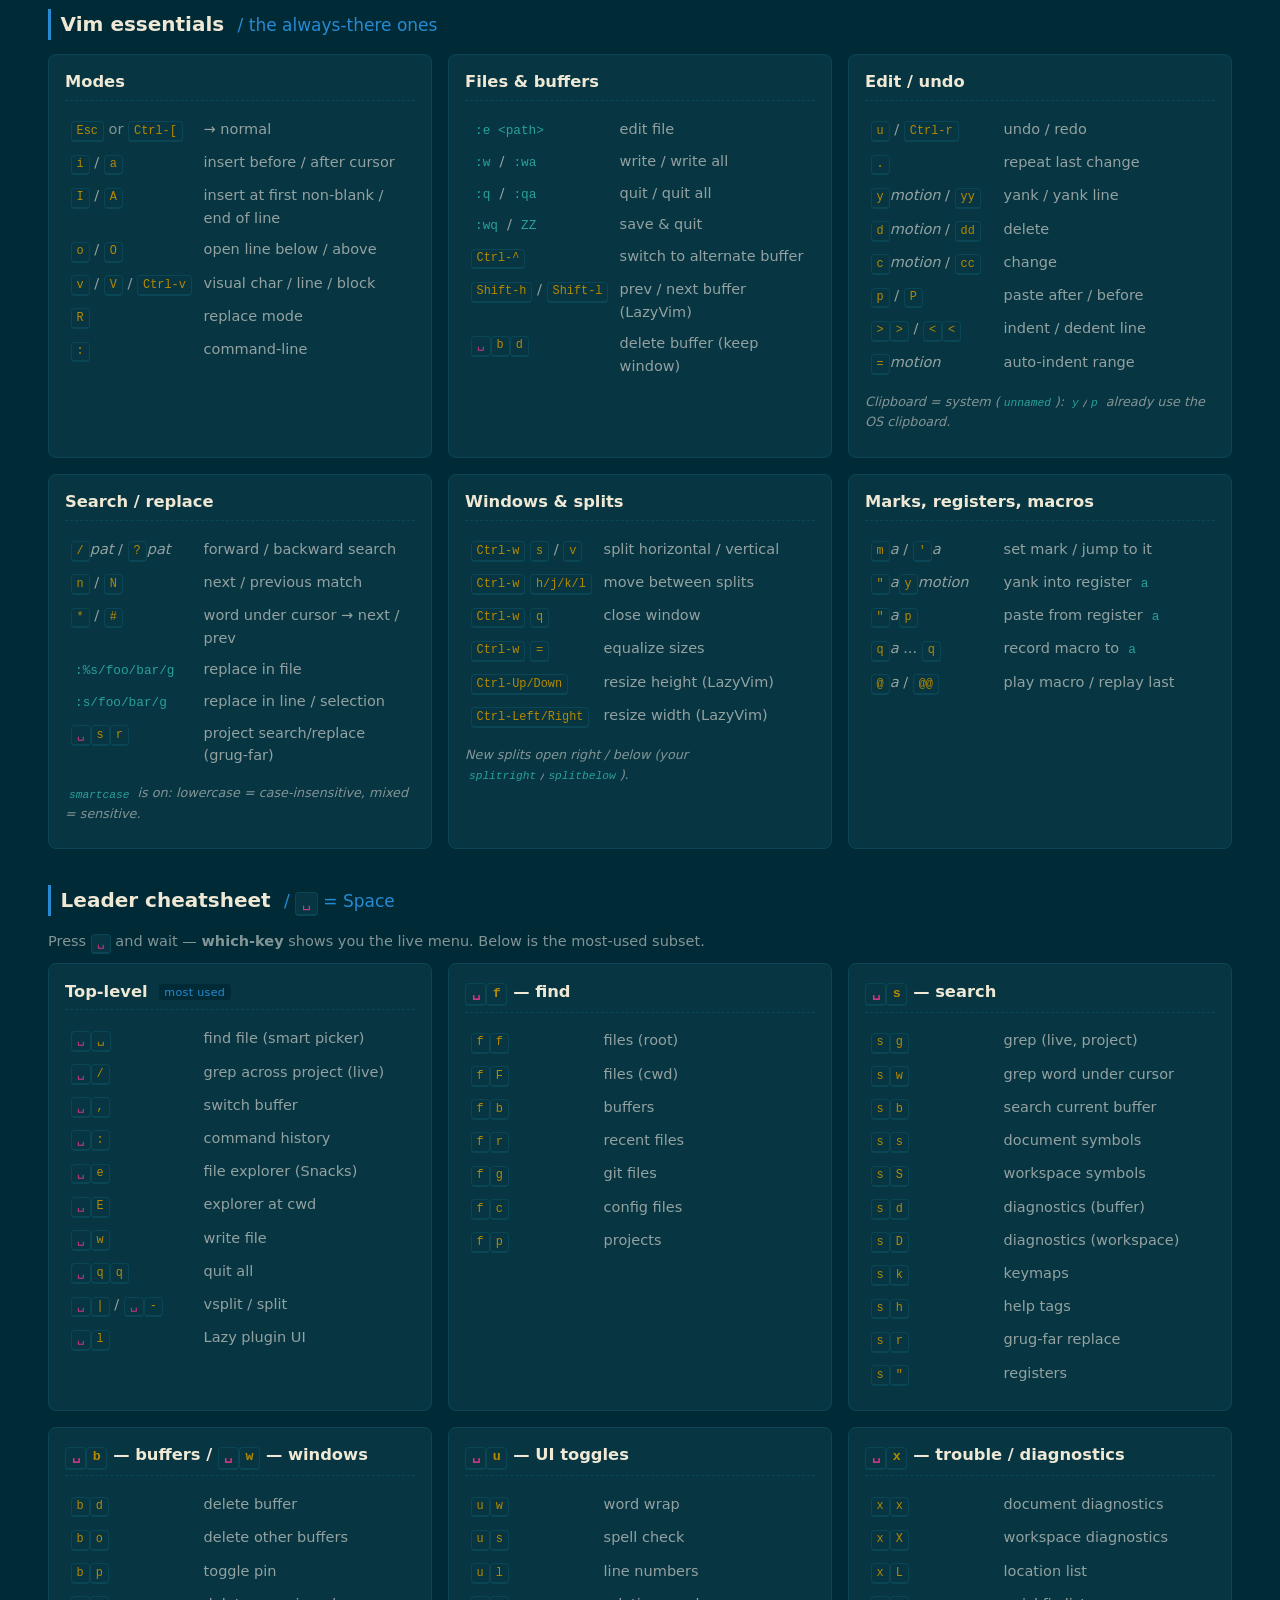
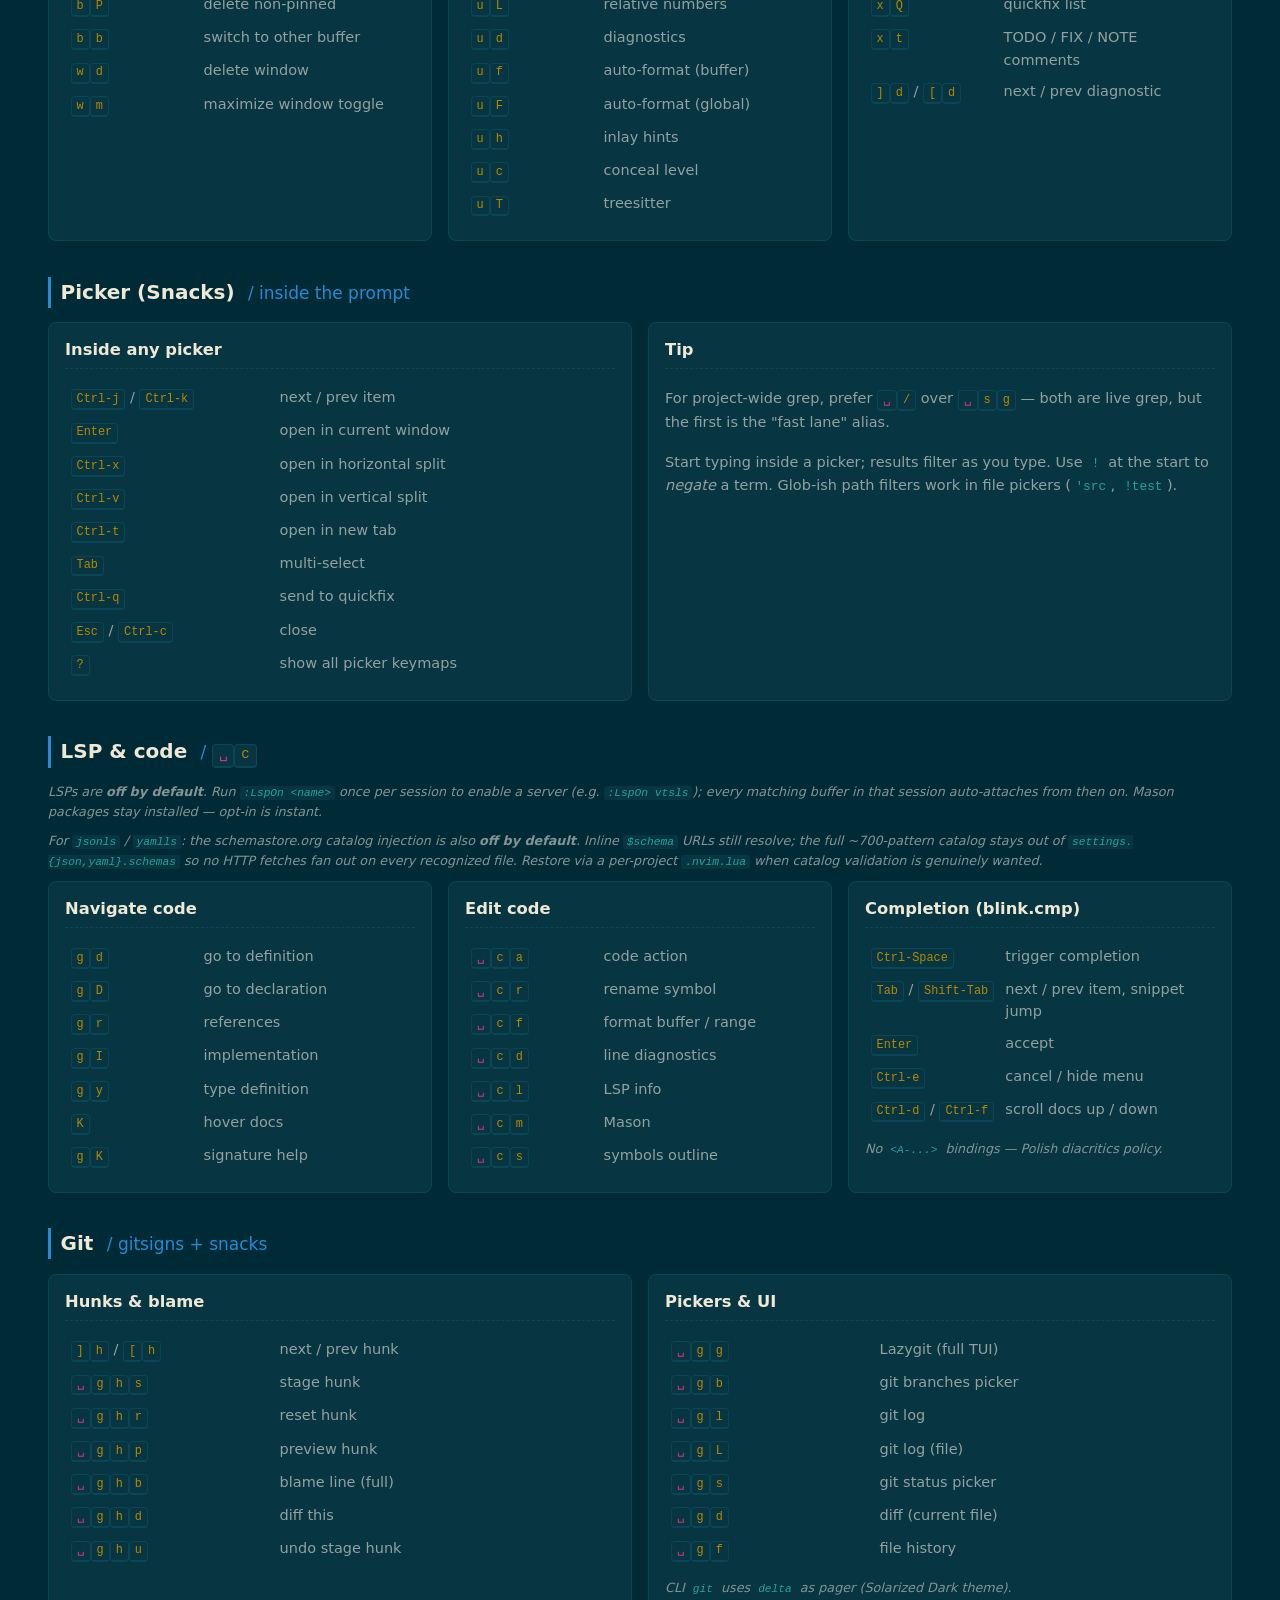
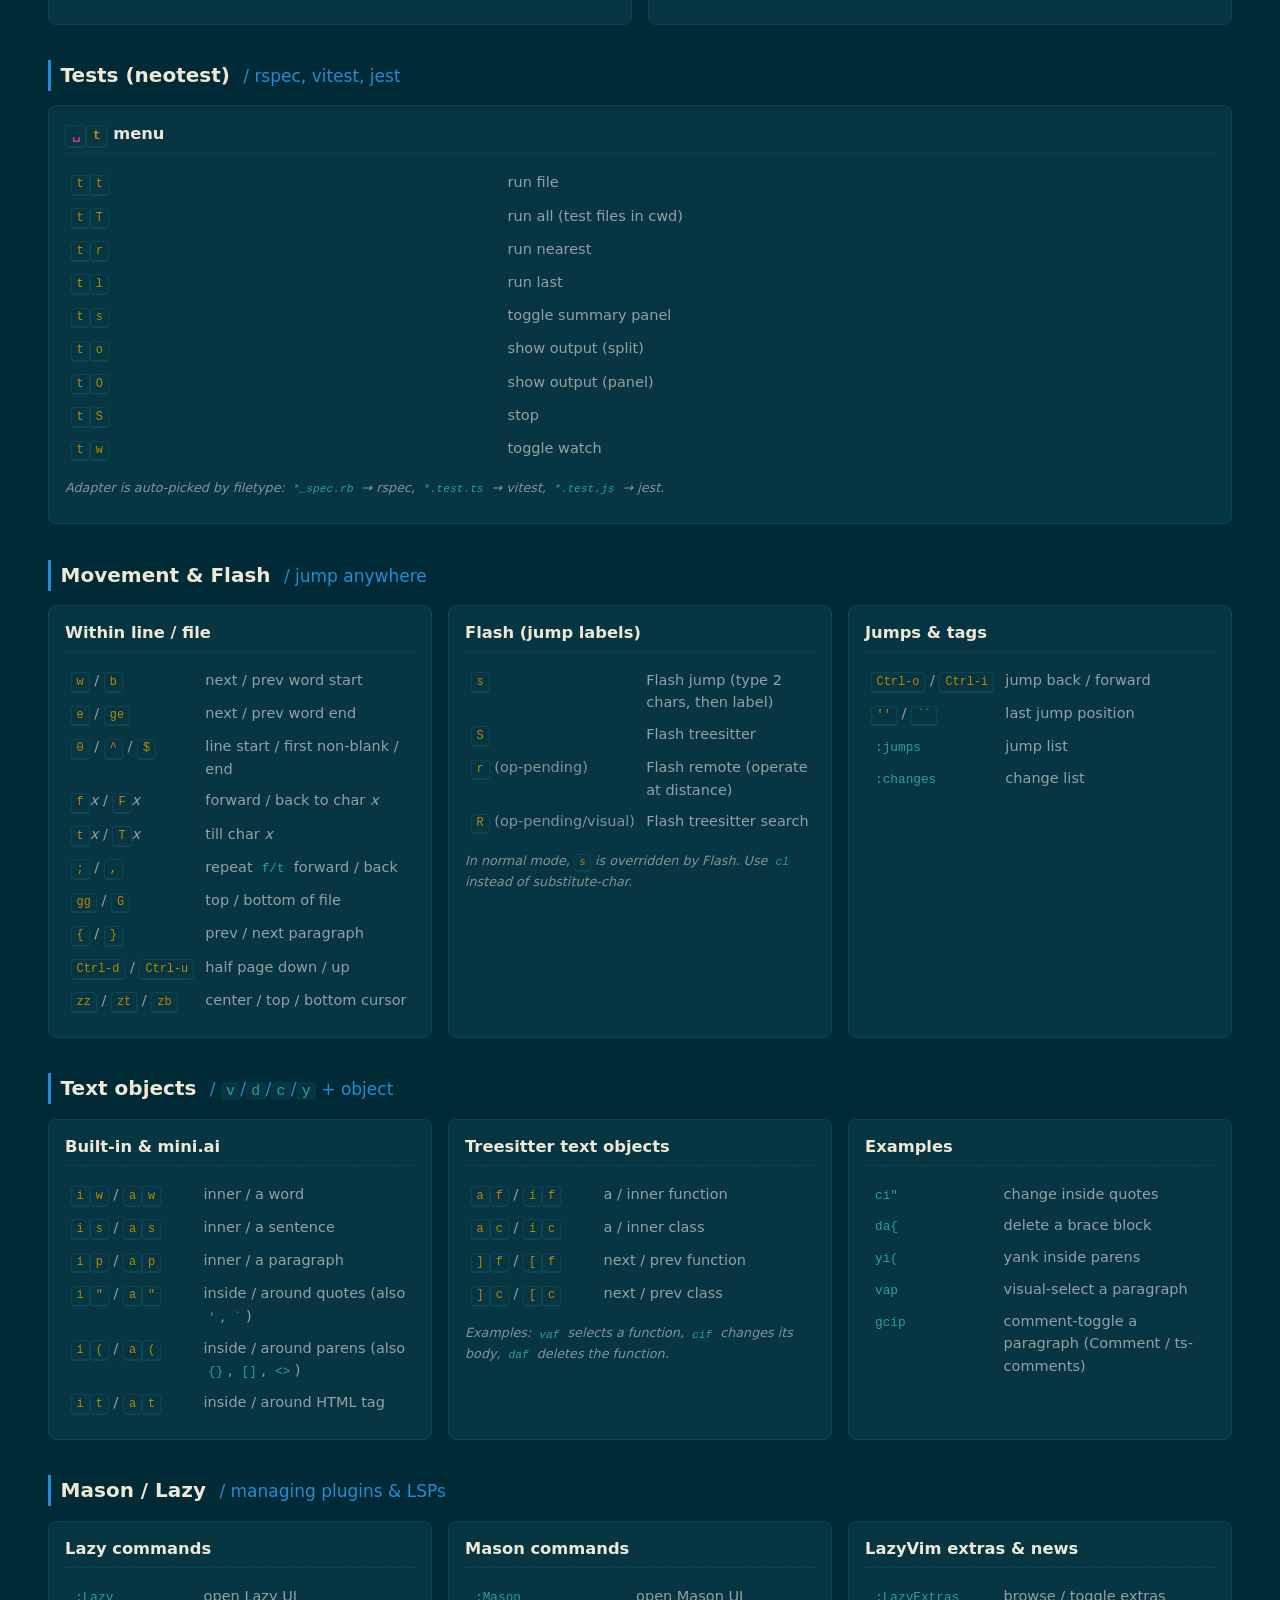
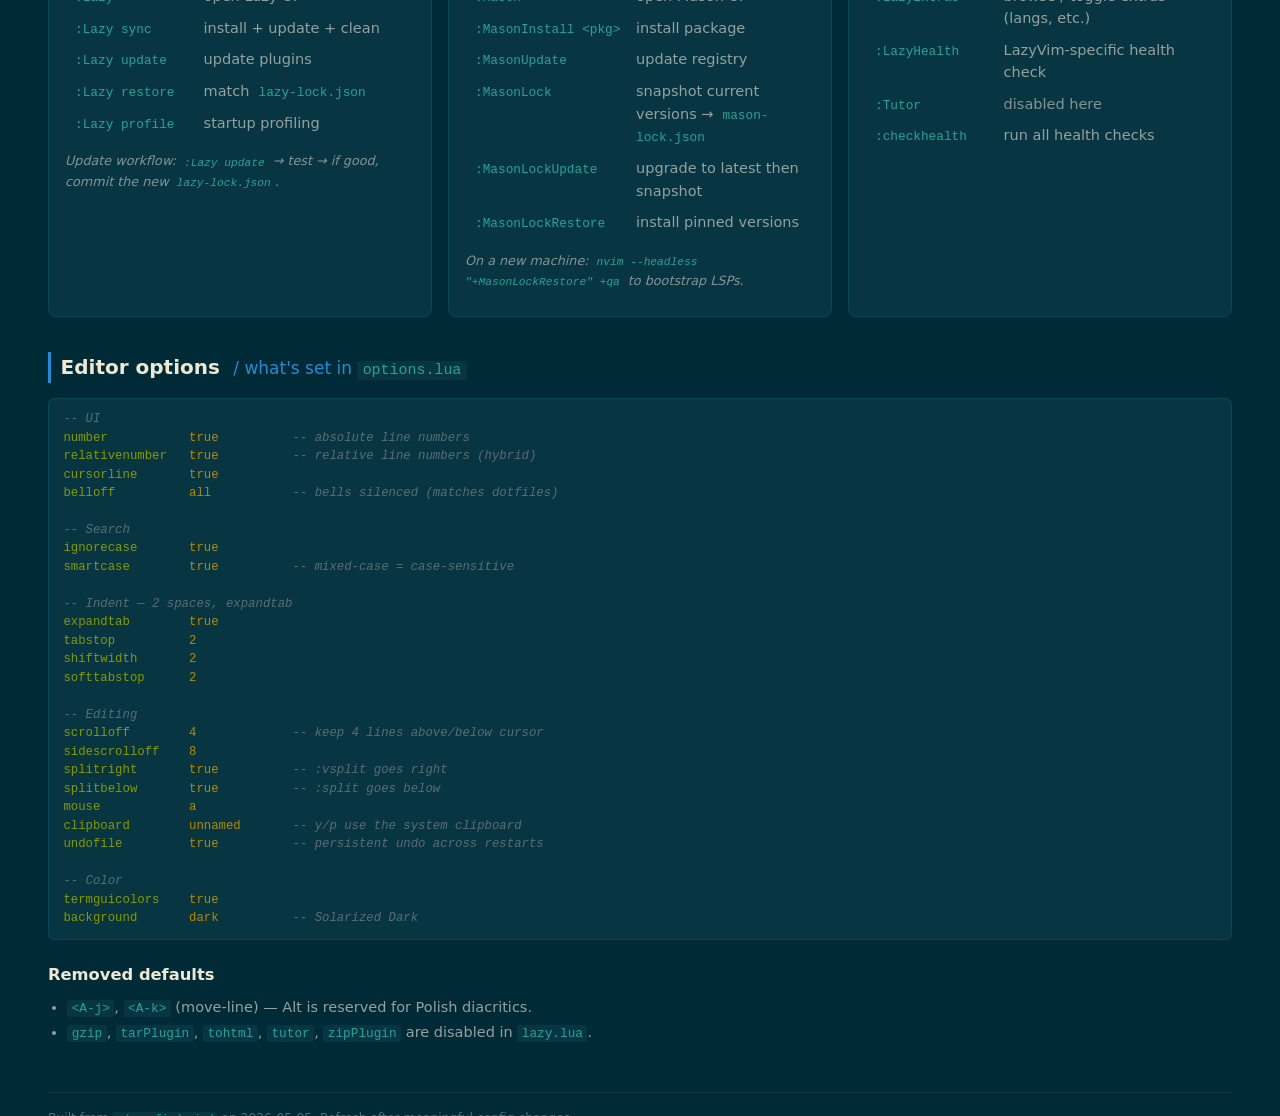
==== commit 6743f6ef: "docs: drop picker references from tmux/nvim cheatsheets" ====
--- a/docs/nvim-cheatsheet.html
+++ b/docs/nvim-cheatsheet.html
@@ -580,12 +580,6 @@
 <span class="cmd">termguicolors</span>    <span class="arg">true</span>
 <span class="cmd">background</span>       <span class="arg">dark</span>          <span class="c">-- Solarized Dark</span></pre>
 
-<h3>Auto-server</h3>
-<p class="note">When launched inside tmux, nvim auto-listens on
-<code>$XDG_RUNTIME_DIR/nvim-tmux-&lt;session&gt;.sock</code> (Linux) or
-<code>$TMPDIR/nvim.$USER/nvim-tmux-&lt;session&gt;.sock</code> (macOS) so the
-<code>&lt;prefix&gt; o</code> tmux binding can remote-send <code>:edit</code>.</p>
-
 <h3>Removed defaults</h3>
 <ul class="compact">
   <li><code>&lt;A-j&gt;</code>, <code>&lt;A-k&gt;</code> (move-line) — Alt is reserved for Polish diacritics.</li>
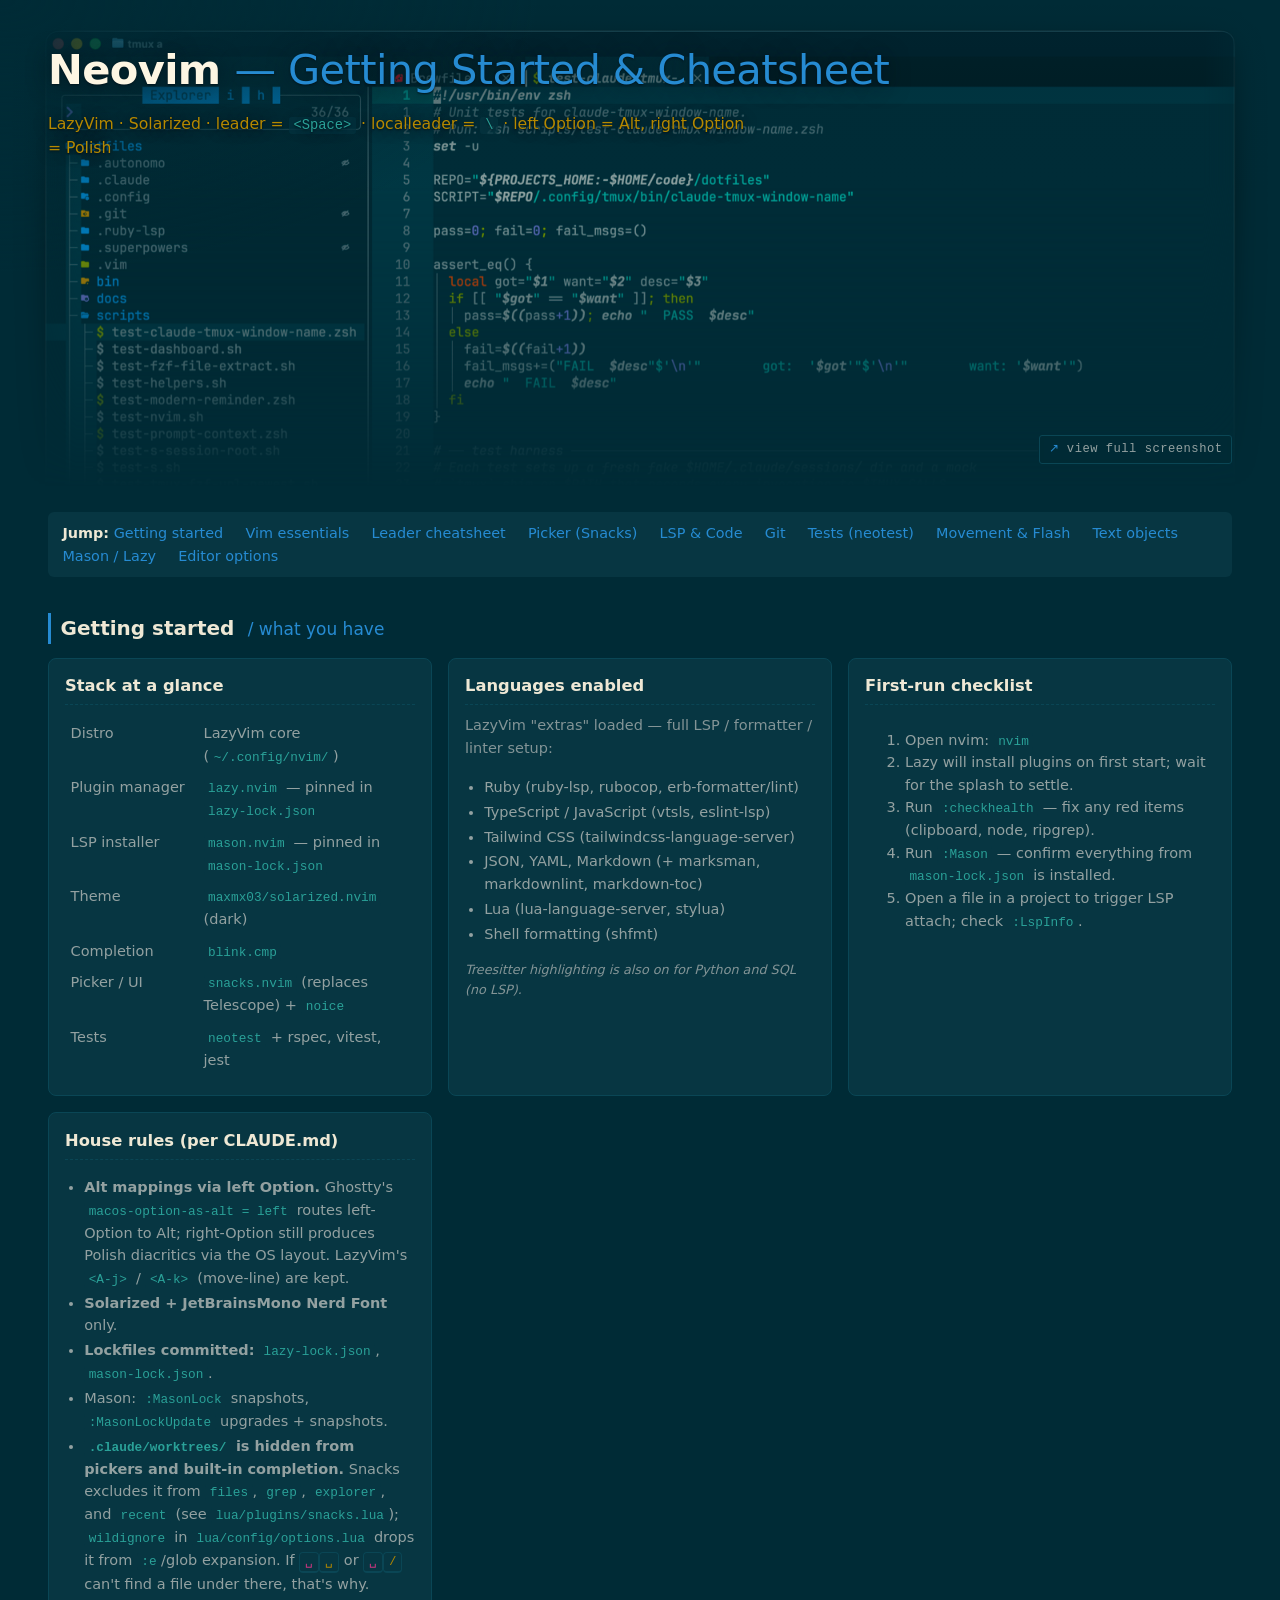
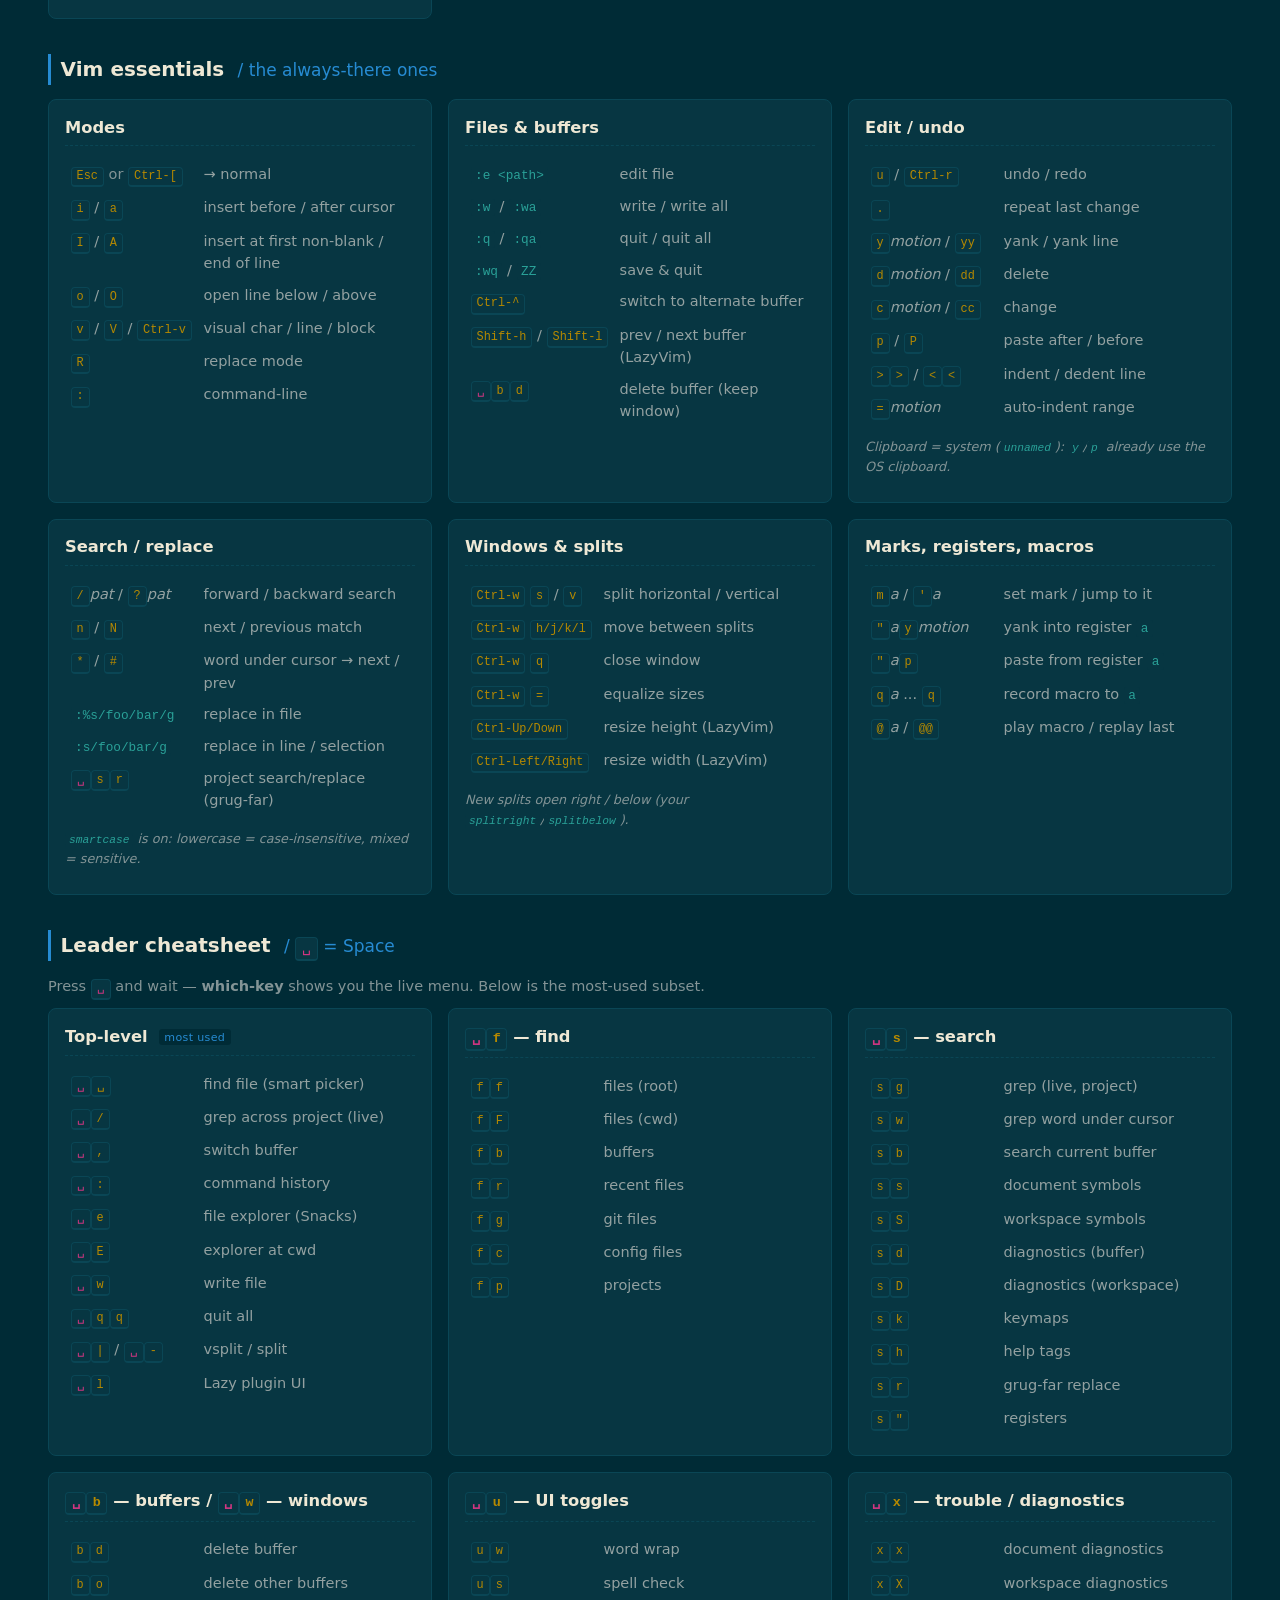
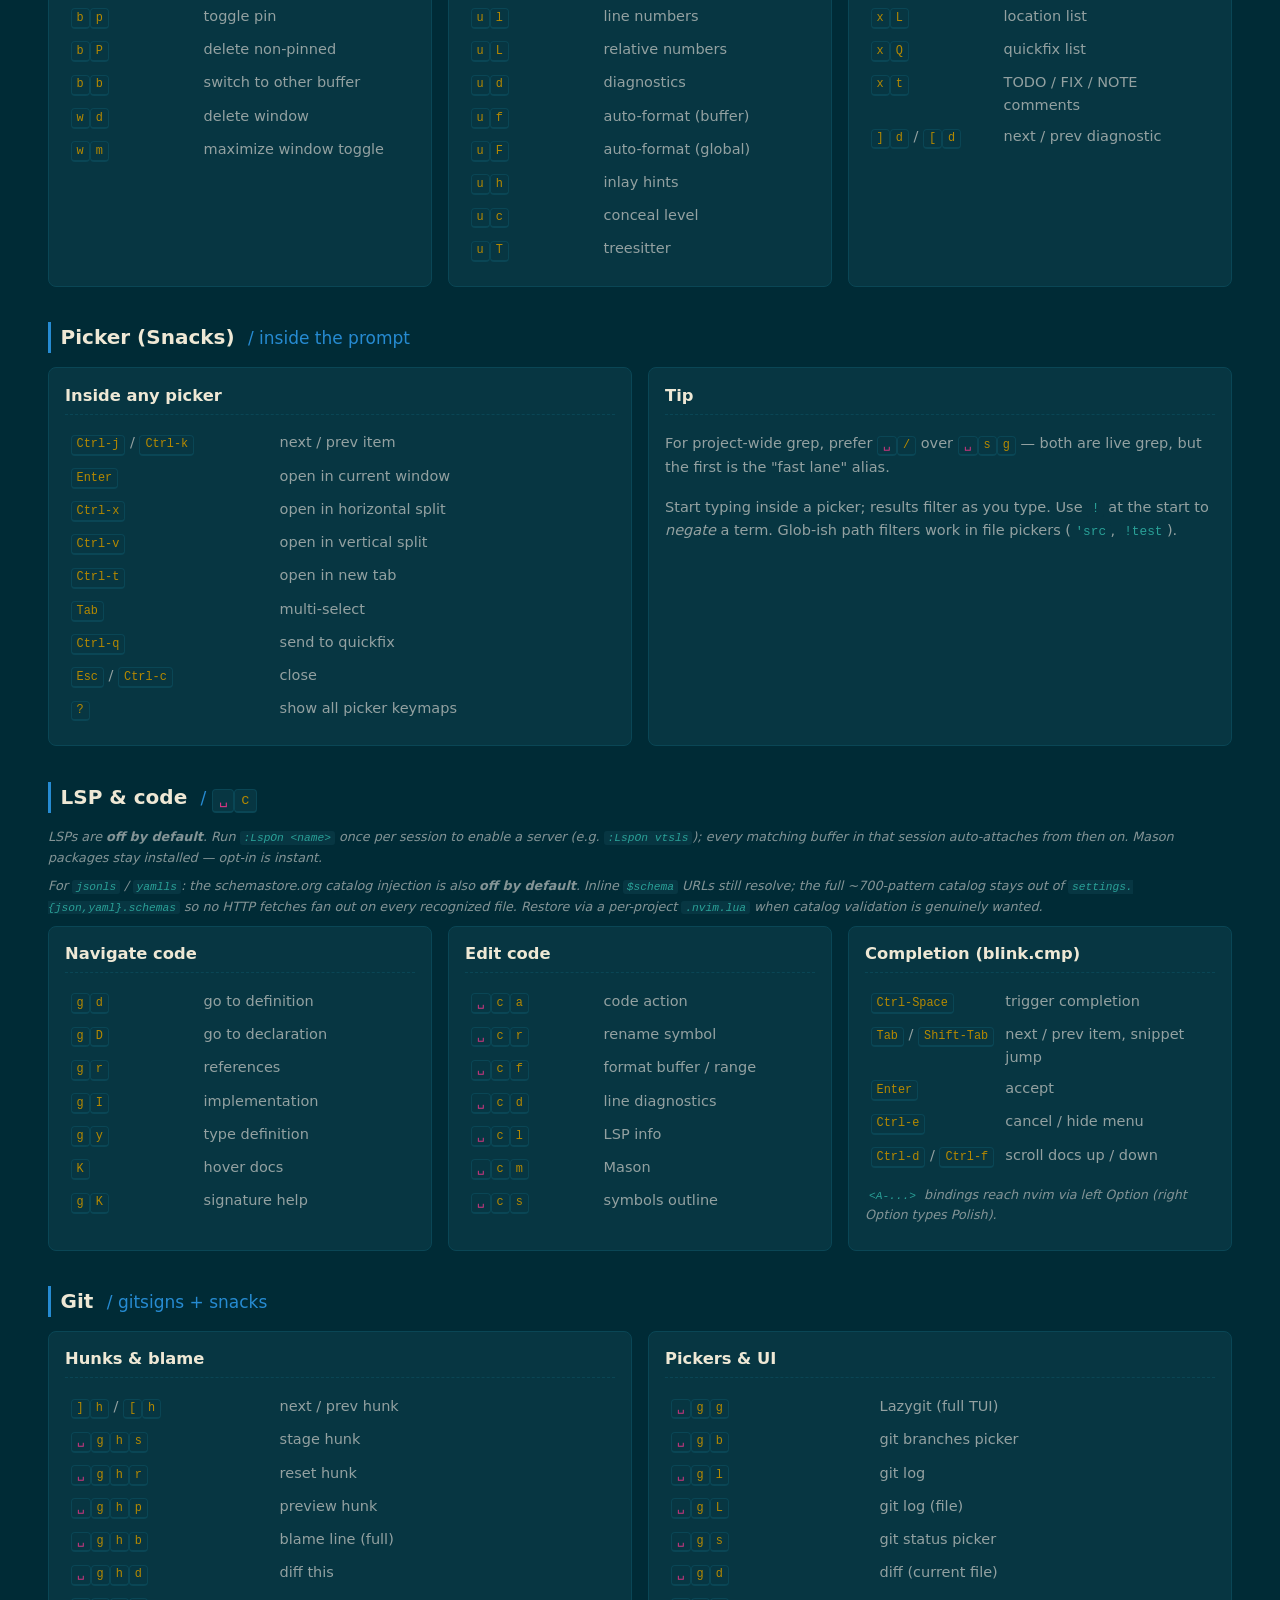
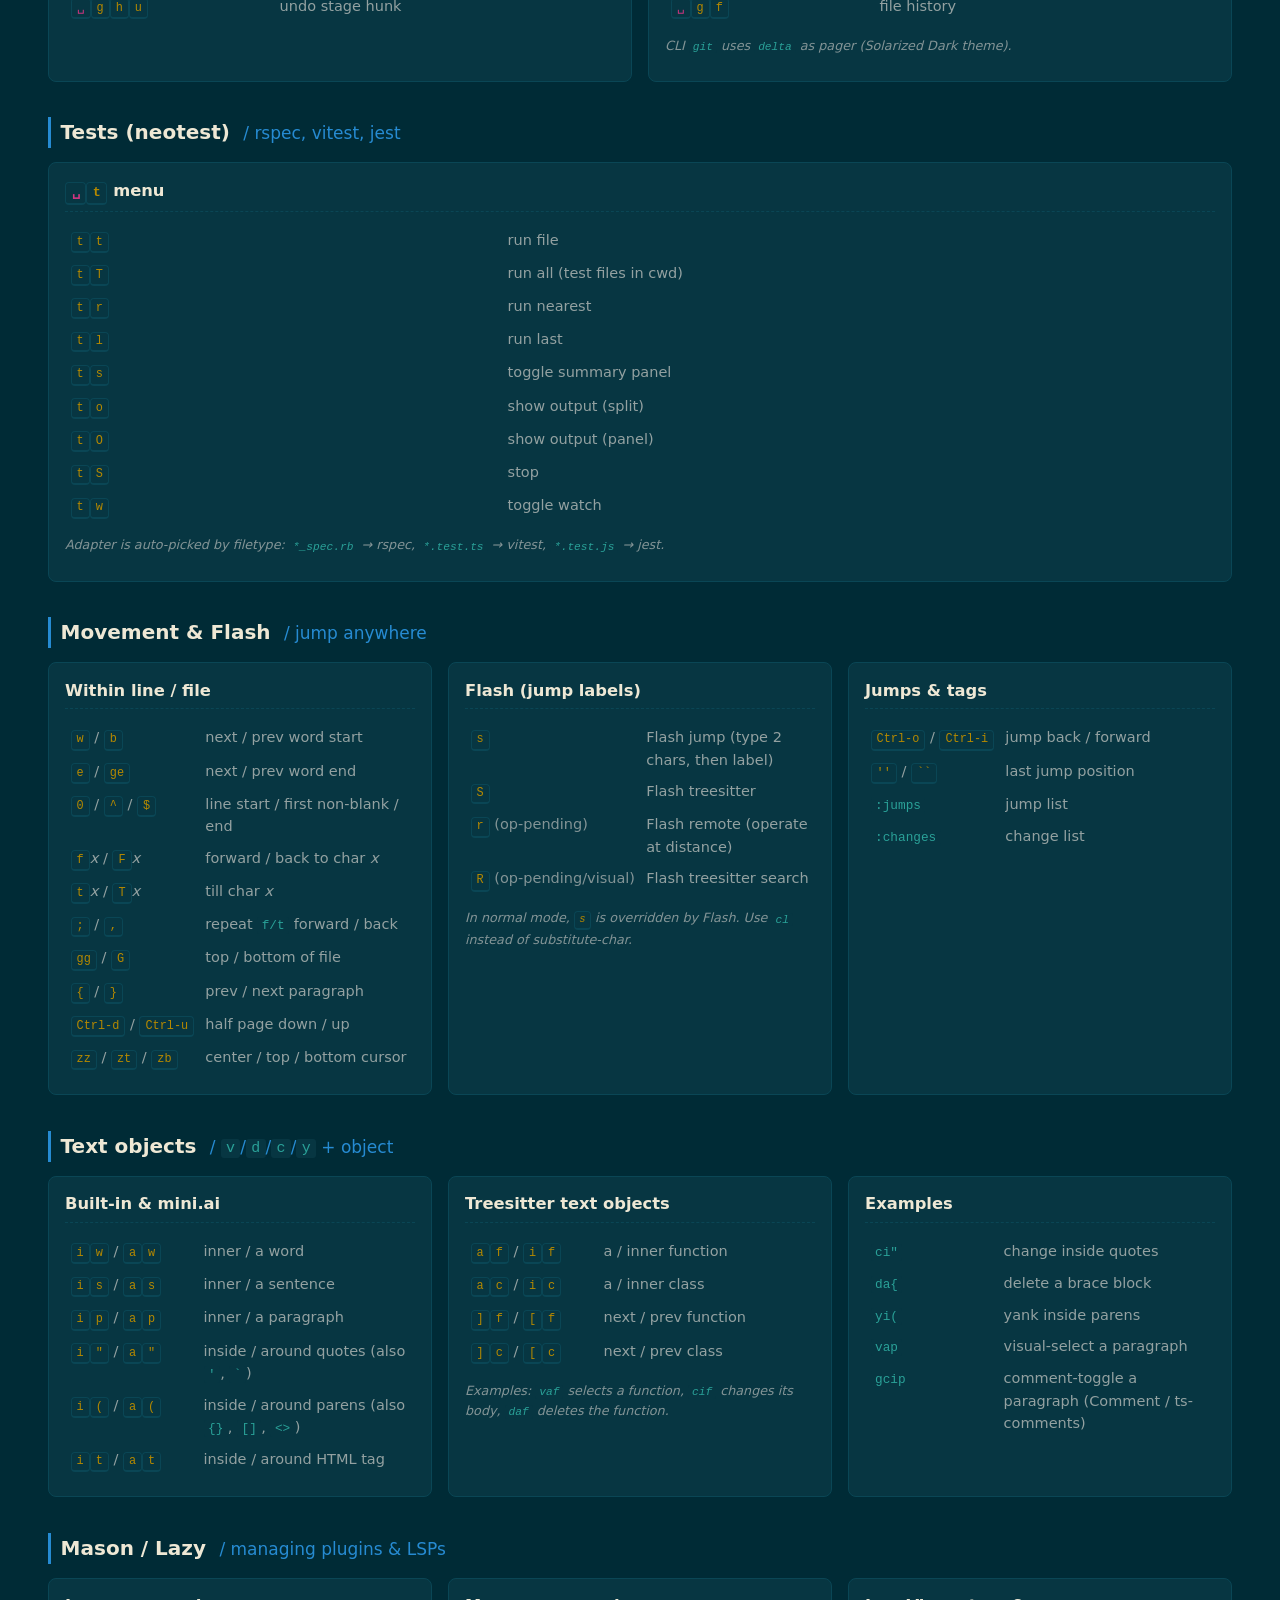
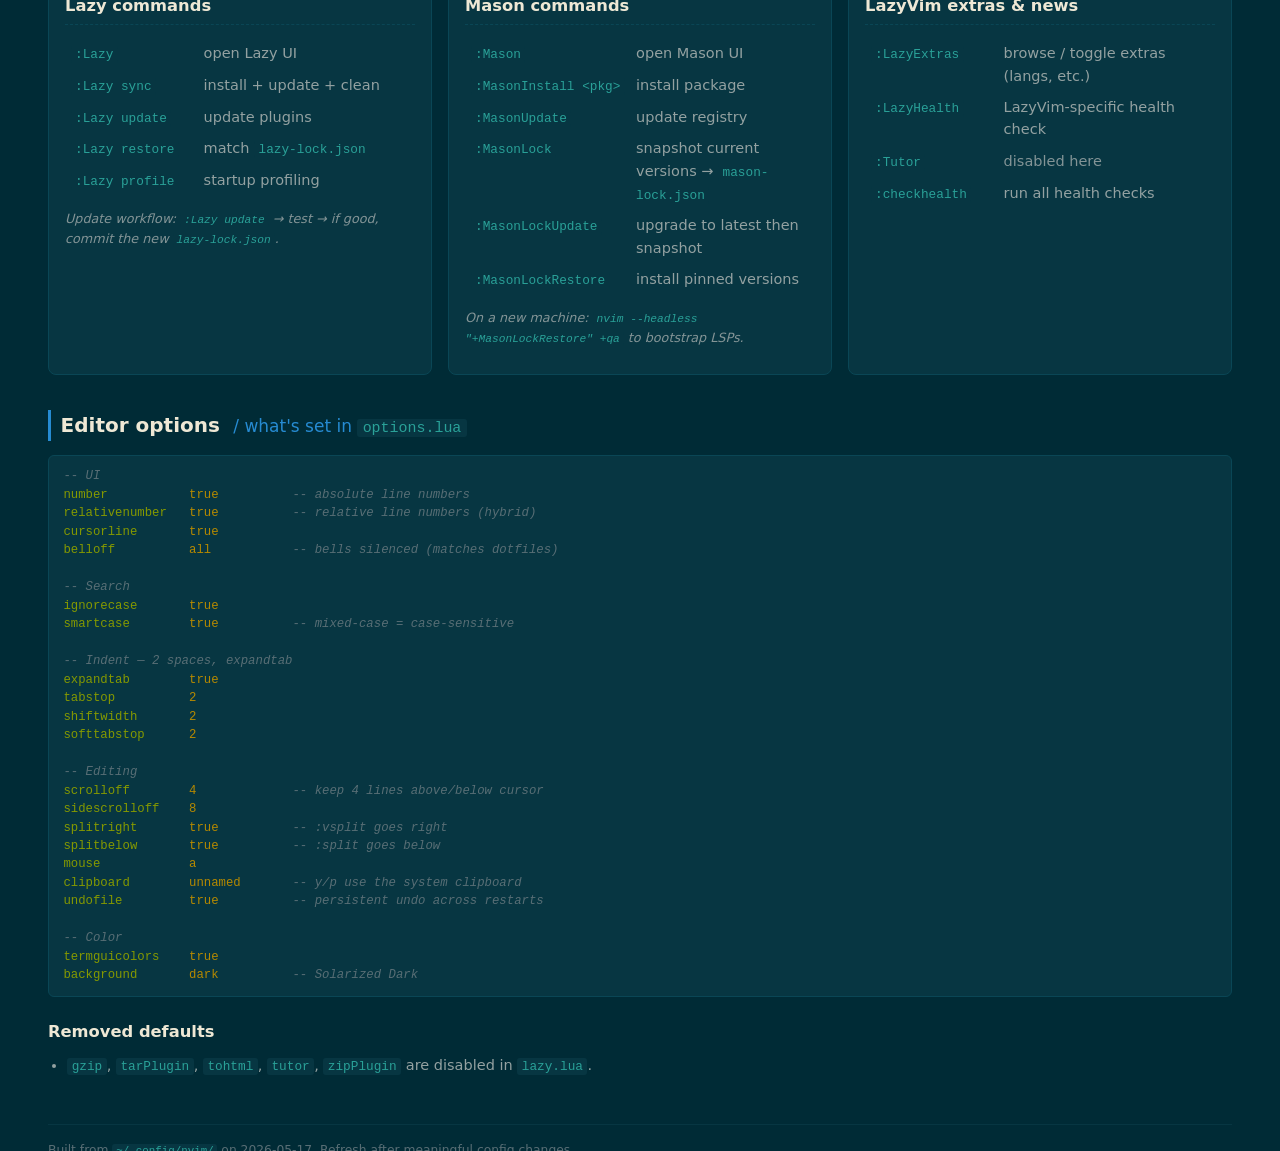
==== commit 4ef1e561: "🧹 remove Alt-as-Polish restrictions across the repo Now that left-Option emits Alt-key sequences in " ====
--- a/docs/nvim-cheatsheet.html
+++ b/docs/nvim-cheatsheet.html
@@ -23,7 +23,7 @@
     <h1>Neovim <span class="accent">— Getting Started &amp; Cheatsheet</span></h1>
     <div class="sub">
       LazyVim &middot; Solarized &middot; leader = <code>&lt;Space&gt;</code> &middot; localleader = <code>\</code>
-      &middot; Polish keyboard: <span class="warn">no Alt-bindings</span>
+      &middot; <span class="accent">left Option = Alt</span>, right Option = Polish
     </div>
   </div>
   <a class="hero-cta" href="images/example_vim.png">view full screenshot</a>
@@ -90,7 +90,7 @@
   <div class="card">
     <h3>House rules (per CLAUDE.md)</h3>
     <ul class="compact">
-      <li><strong>No Alt mappings.</strong> Alt is reserved for Polish diacritics. <code>&lt;A-j&gt;</code>/<code>&lt;A-k&gt;</code> are explicitly removed.</li>
+      <li><strong>Alt mappings via left Option.</strong> Ghostty's <code>macos-option-as-alt = left</code> routes left-Option to Alt; right-Option still produces Polish diacritics via the OS layout. LazyVim's <code>&lt;A-j&gt;</code> / <code>&lt;A-k&gt;</code> (move-line) are kept.</li>
       <li><strong>Solarized + JetBrainsMono Nerd Font</strong> only.</li>
       <li><strong>Lockfiles committed:</strong> <code>lazy-lock.json</code>, <code>mason-lock.json</code>.</li>
       <li>Mason: <code>:MasonLock</code> snapshots, <code>:MasonLockUpdate</code> upgrades + snapshots.</li>
@@ -359,7 +359,7 @@
       <tr><td class="key"><span class="k">Ctrl-e</span></td><td class="desc">cancel / hide menu</td></tr>
       <tr><td class="key"><span class="k">Ctrl-d</span> / <span class="k">Ctrl-f</span></td><td class="desc">scroll docs up / down</td></tr>
     </table>
-    <p class="note">No <code>&lt;A-...&gt;</code> bindings — Polish diacritics policy.</p>
+    <p class="note"><code>&lt;A-...&gt;</code> bindings reach nvim via left Option (right Option types Polish).</p>
   </div>
 
 </div>
@@ -582,12 +582,11 @@
 
 <h3>Removed defaults</h3>
 <ul class="compact">
-  <li><code>&lt;A-j&gt;</code>, <code>&lt;A-k&gt;</code> (move-line) — Alt is reserved for Polish diacritics.</li>
   <li><code>gzip</code>, <code>tarPlugin</code>, <code>tohtml</code>, <code>tutor</code>, <code>zipPlugin</code> are disabled in <code>lazy.lua</code>.</li>
 </ul>
 
 <footer>
-  Built from <code>~/.config/nvim/</code> on 2026-05-05. Refresh after meaningful config changes.
+  Built from <code>~/.config/nvim/</code> on 2026-05-17. Refresh after meaningful config changes.
   <br>
   Cheat-skill: when in doubt, press <span class="k leader">␣</span> and read which-key.
 </footer>
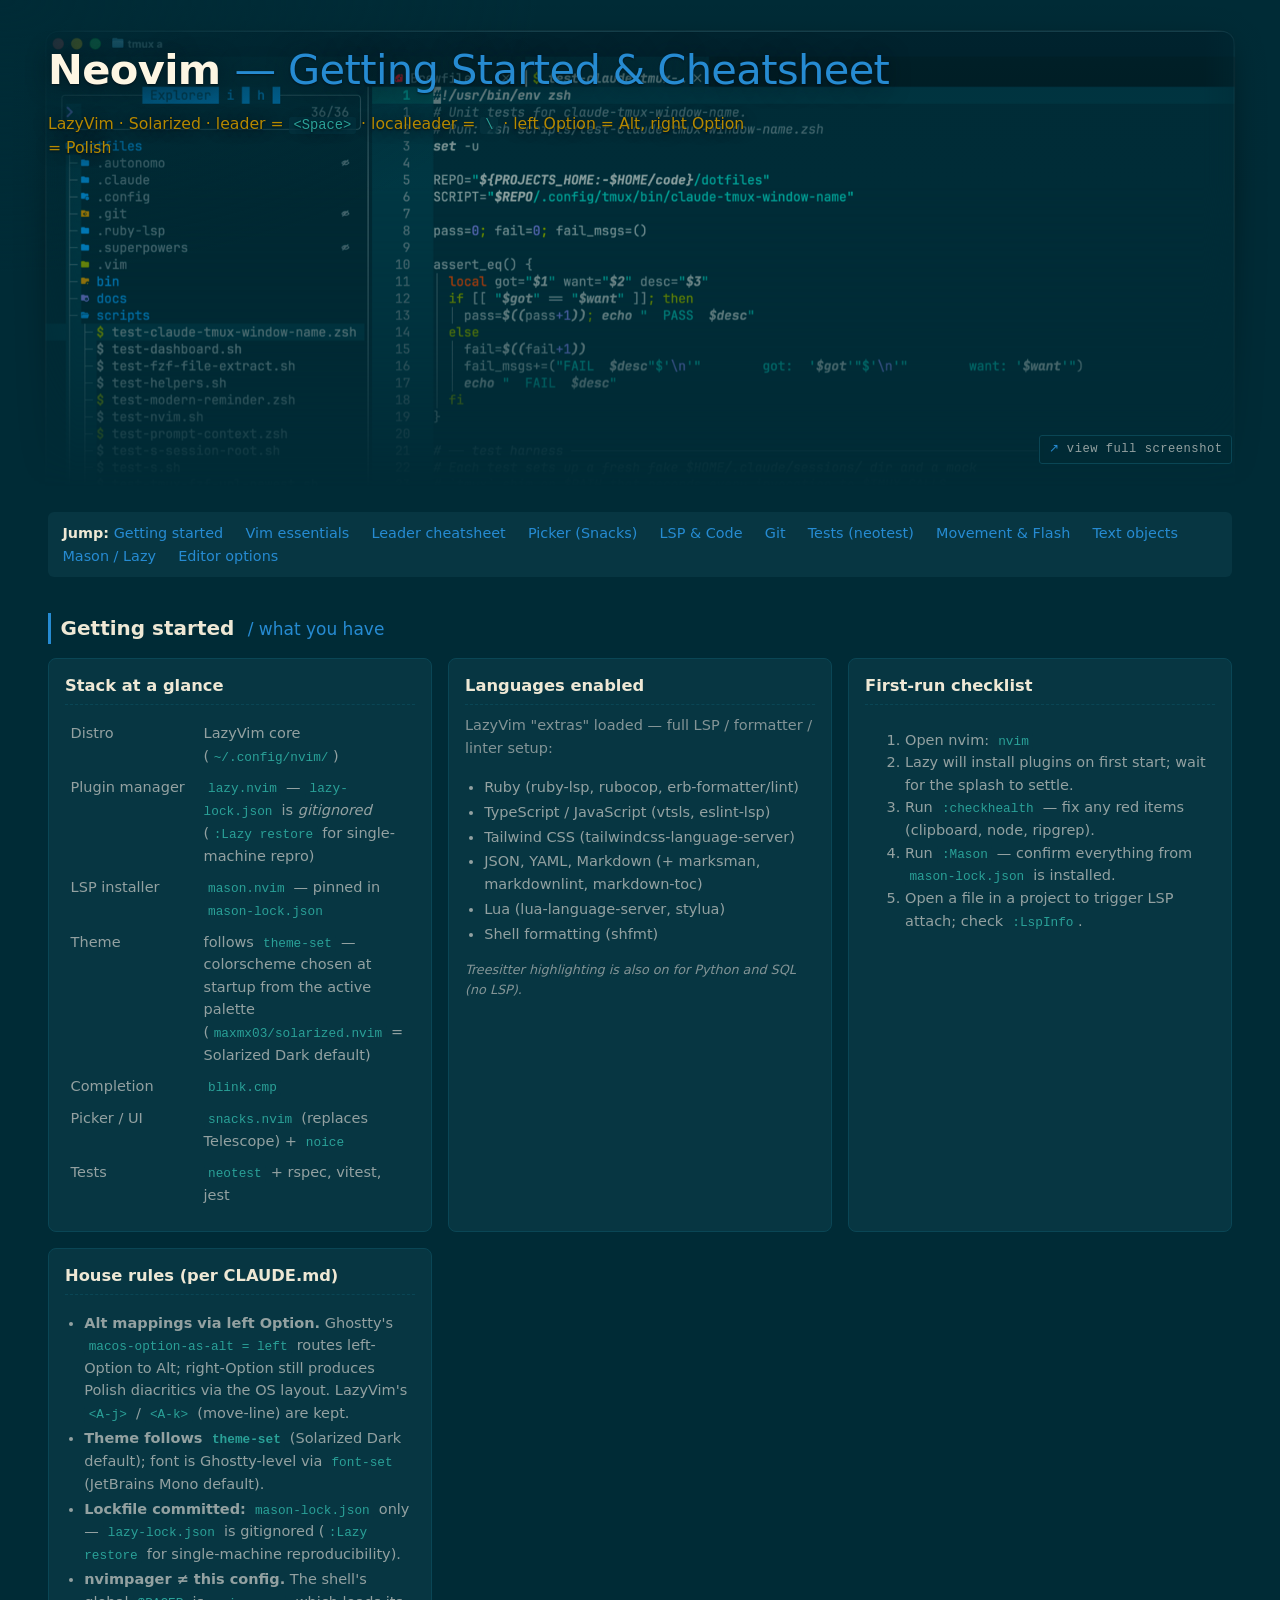
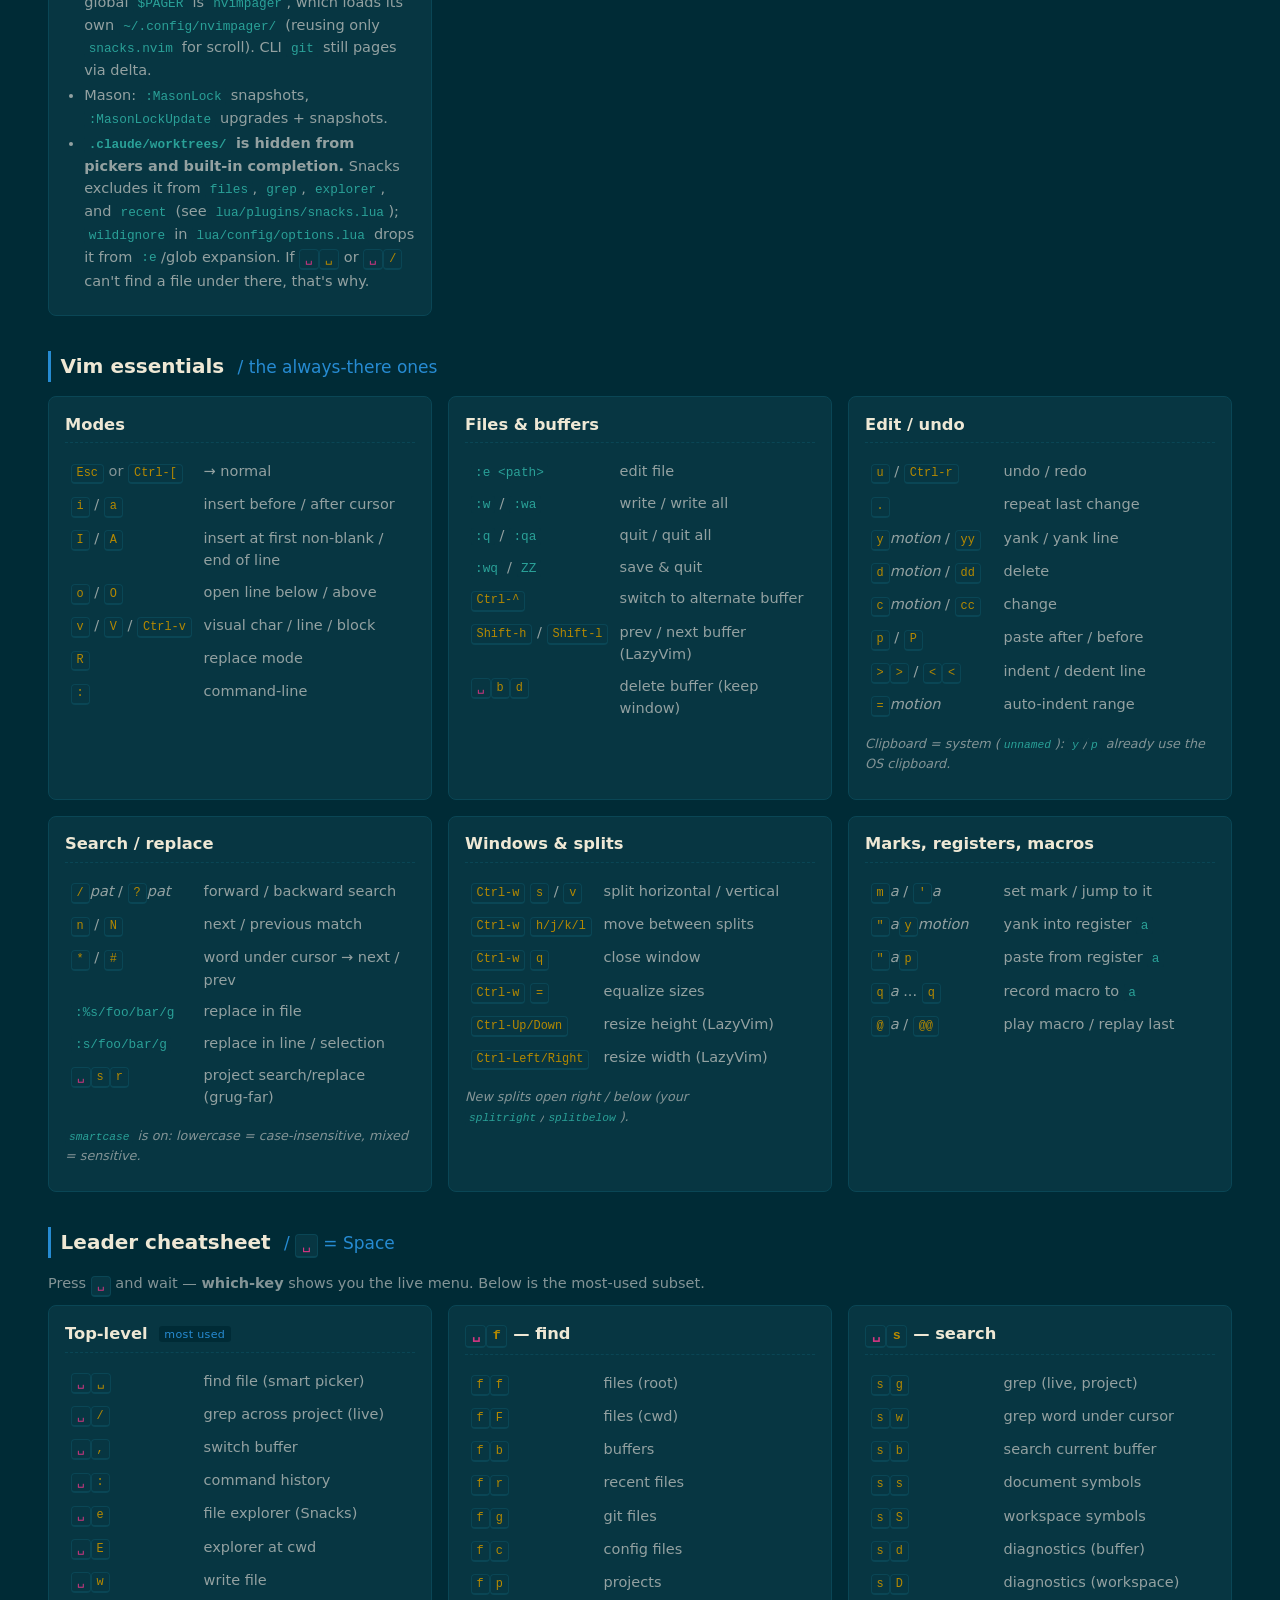
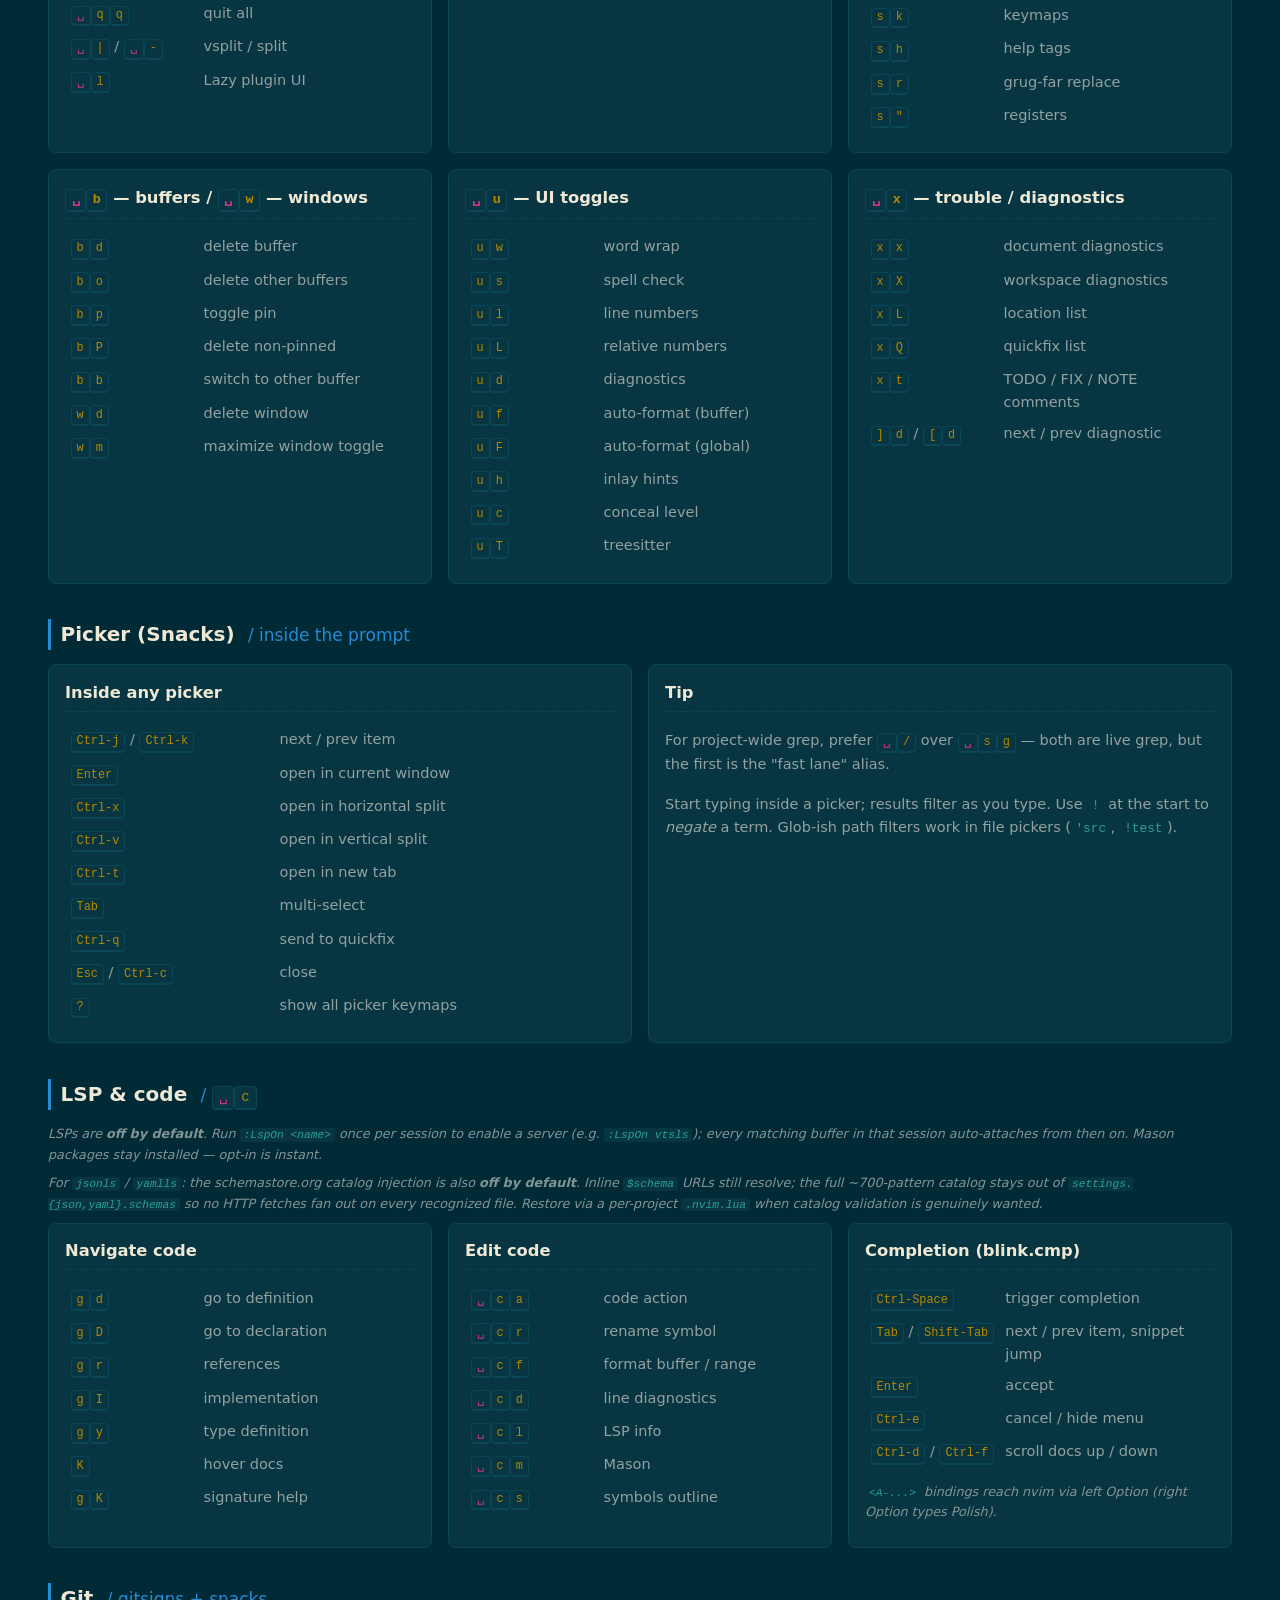
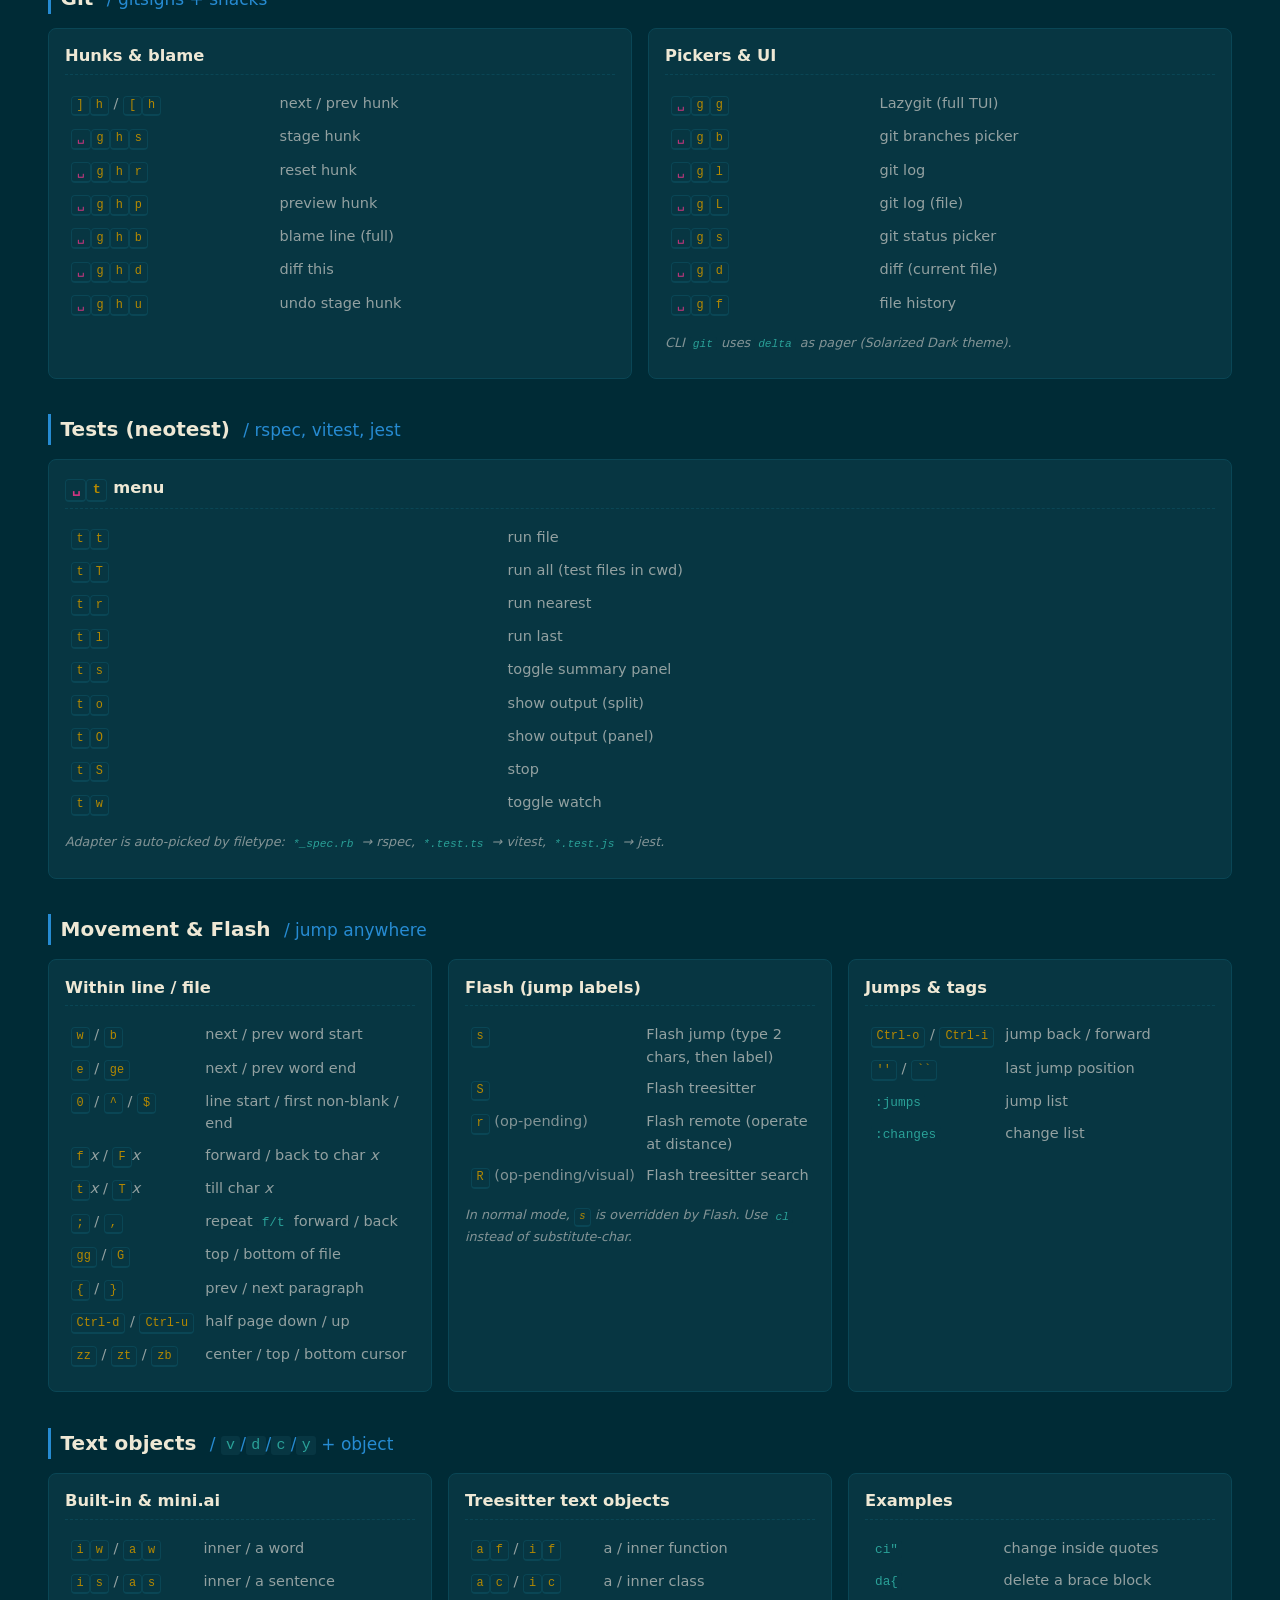
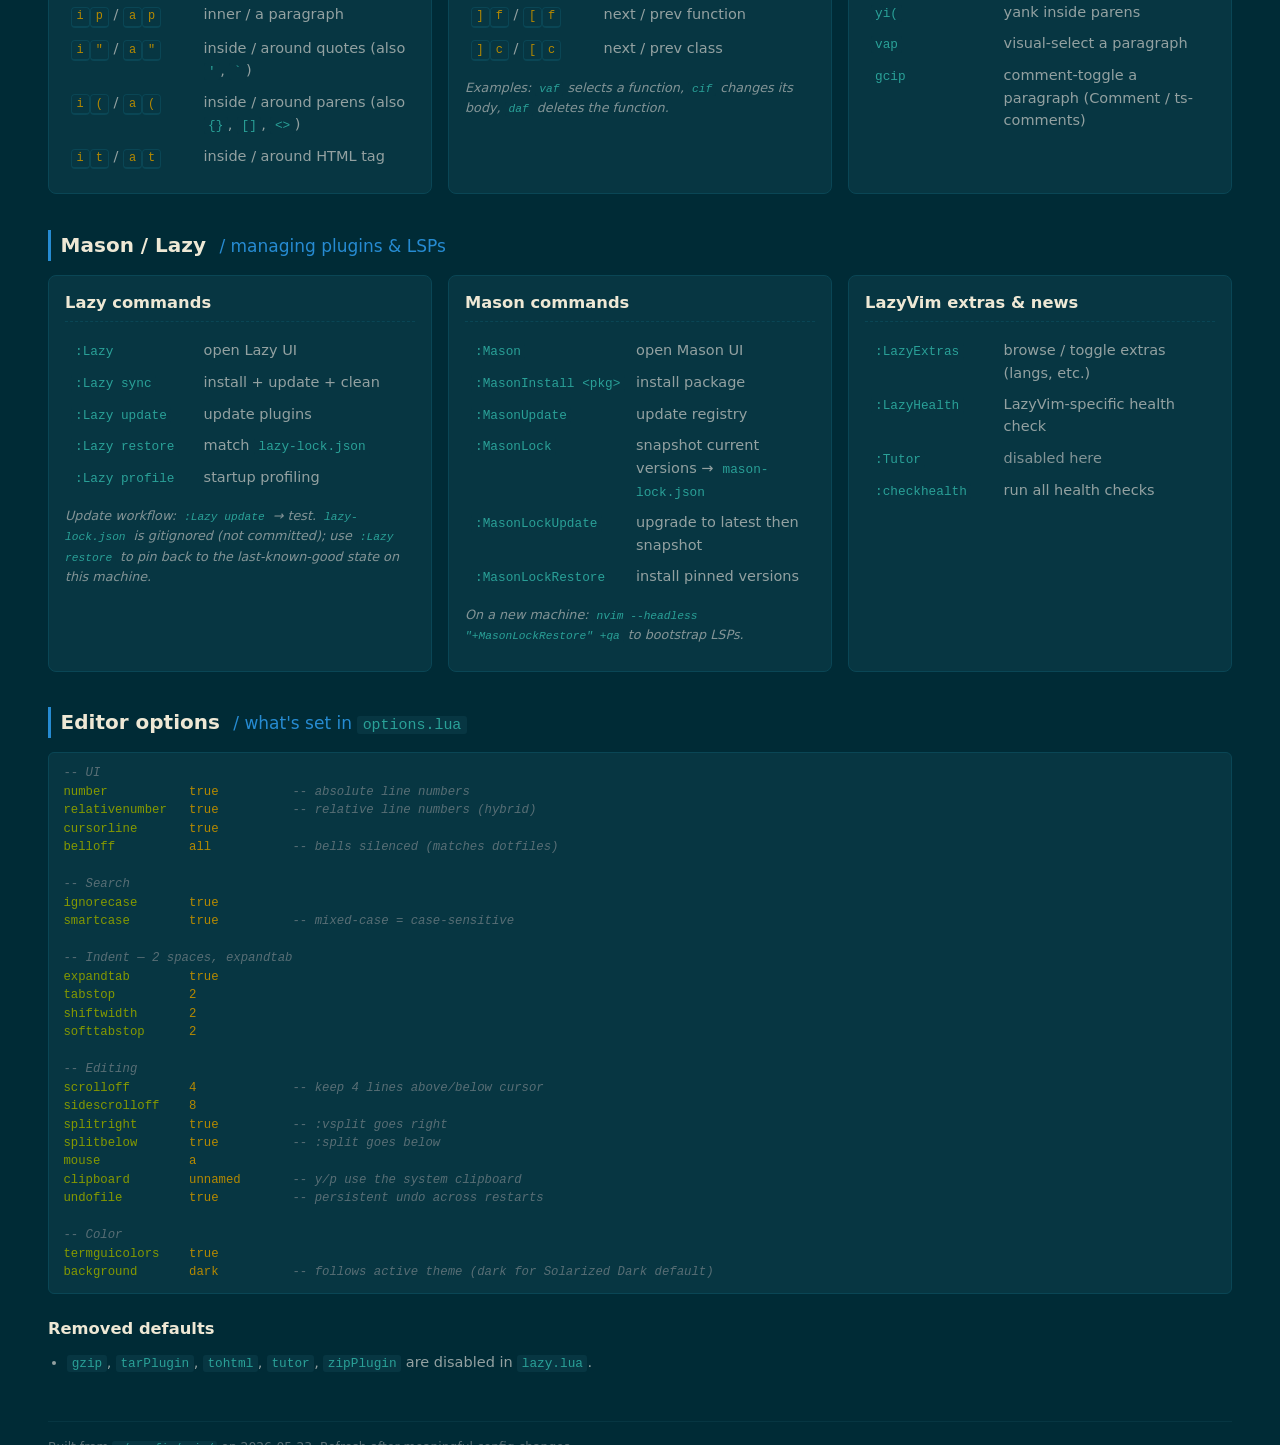
==== commit 8dcc62f3: "📝 nvim cheatsheet: fix lazy-lock gitignore drift, theme follows theme-set, note nvimpager" ====
--- a/docs/nvim-cheatsheet.html
+++ b/docs/nvim-cheatsheet.html
@@ -53,9 +53,9 @@
     <h3>Stack at a glance</h3>
     <table>
       <tr><td class="key">Distro</td><td class="desc">LazyVim core (<code>~/.config/nvim/</code>)</td></tr>
-      <tr><td class="key">Plugin manager</td><td class="desc"><code>lazy.nvim</code> — pinned in <code>lazy-lock.json</code></td></tr>
+      <tr><td class="key">Plugin manager</td><td class="desc"><code>lazy.nvim</code> — <code>lazy-lock.json</code> is <em>gitignored</em> (<code>:Lazy restore</code> for single-machine repro)</td></tr>
       <tr><td class="key">LSP installer</td><td class="desc"><code>mason.nvim</code> — pinned in <code>mason-lock.json</code></td></tr>
-      <tr><td class="key">Theme</td><td class="desc"><code>maxmx03/solarized.nvim</code> (dark)</td></tr>
+      <tr><td class="key">Theme</td><td class="desc">follows <code>theme-set</code> — colorscheme chosen at startup from the active palette (<code>maxmx03/solarized.nvim</code> = Solarized Dark default)</td></tr>
       <tr><td class="key">Completion</td><td class="desc"><code>blink.cmp</code></td></tr>
       <tr><td class="key">Picker / UI</td><td class="desc"><code>snacks.nvim</code> (replaces Telescope) + <code>noice</code></td></tr>
       <tr><td class="key">Tests</td><td class="desc"><code>neotest</code> + rspec, vitest, jest</td></tr>
@@ -91,8 +91,9 @@
     <h3>House rules (per CLAUDE.md)</h3>
     <ul class="compact">
       <li><strong>Alt mappings via left Option.</strong> Ghostty's <code>macos-option-as-alt = left</code> routes left-Option to Alt; right-Option still produces Polish diacritics via the OS layout. LazyVim's <code>&lt;A-j&gt;</code> / <code>&lt;A-k&gt;</code> (move-line) are kept.</li>
-      <li><strong>Solarized + JetBrainsMono Nerd Font</strong> only.</li>
-      <li><strong>Lockfiles committed:</strong> <code>lazy-lock.json</code>, <code>mason-lock.json</code>.</li>
+      <li><strong>Theme follows <code>theme-set</code></strong> (Solarized Dark default); font is Ghostty-level via <code>font-set</code> (JetBrains Mono default).</li>
+      <li><strong>Lockfile committed:</strong> <code>mason-lock.json</code> only — <code>lazy-lock.json</code> is gitignored (<code>:Lazy restore</code> for single-machine reproducibility).</li>
+      <li><strong>nvimpager ≠ this config.</strong> The shell's global <code>$PAGER</code> is <code>nvimpager</code>, which loads its own <code>~/.config/nvimpager/</code> (reusing only <code>snacks.nvim</code> for scroll). CLI <code>git</code> still pages via delta.</li>
       <li>Mason: <code>:MasonLock</code> snapshots, <code>:MasonLockUpdate</code> upgrades + snapshots.</li>
       <li><strong><code>.claude/worktrees/</code> is hidden from pickers and built-in completion.</strong>
         Snacks excludes it from <code>files</code>, <code>grep</code>, <code>explorer</code>, and <code>recent</code> (see <code>lua/plugins/snacks.lua</code>);
@@ -520,7 +521,7 @@
       <tr><td class="key"><code>:Lazy restore</code></td><td class="desc">match <code>lazy-lock.json</code></td></tr>
       <tr><td class="key"><code>:Lazy profile</code></td><td class="desc">startup profiling</td></tr>
     </table>
-    <p class="note">Update workflow: <code>:Lazy update</code> → test → if good, commit the new <code>lazy-lock.json</code>.</p>
+    <p class="note">Update workflow: <code>:Lazy update</code> → test. <code>lazy-lock.json</code> is gitignored (not committed); use <code>:Lazy restore</code> to pin back to the last-known-good state on this machine.</p>
   </div>
 
   <div class="card">
@@ -578,7 +579,7 @@
 
 <span class="c">-- Color</span>
 <span class="cmd">termguicolors</span>    <span class="arg">true</span>
-<span class="cmd">background</span>       <span class="arg">dark</span>          <span class="c">-- Solarized Dark</span></pre>
+<span class="cmd">background</span>       <span class="arg">dark</span>          <span class="c">-- follows active theme (dark for Solarized Dark default)</span></pre>
 
 <h3>Removed defaults</h3>
 <ul class="compact">
@@ -586,7 +587,7 @@
 </ul>
 
 <footer>
-  Built from <code>~/.config/nvim/</code> on 2026-05-17. Refresh after meaningful config changes.
+  Built from <code>~/.config/nvim/</code> on 2026-05-23. Refresh after meaningful config changes.
   <br>
   Cheat-skill: when in doubt, press <span class="k leader">␣</span> and read which-key.
 </footer>
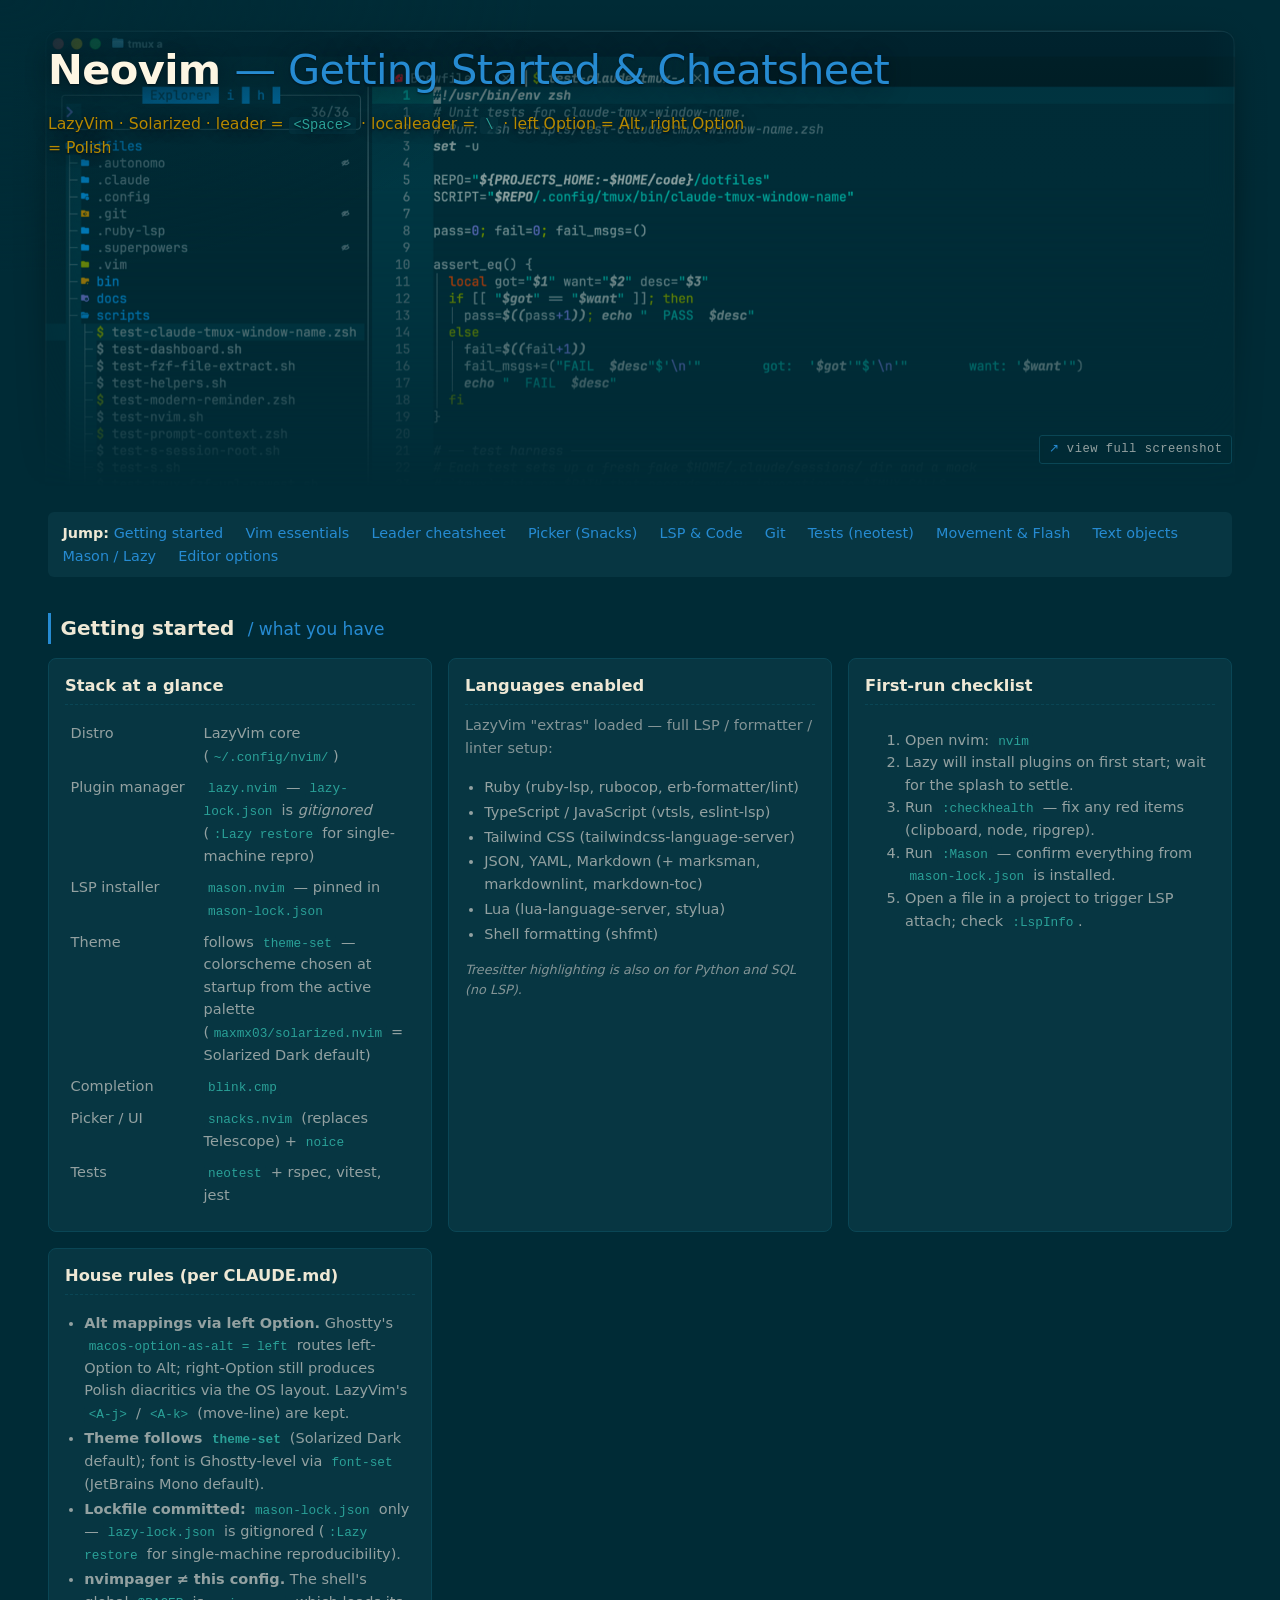
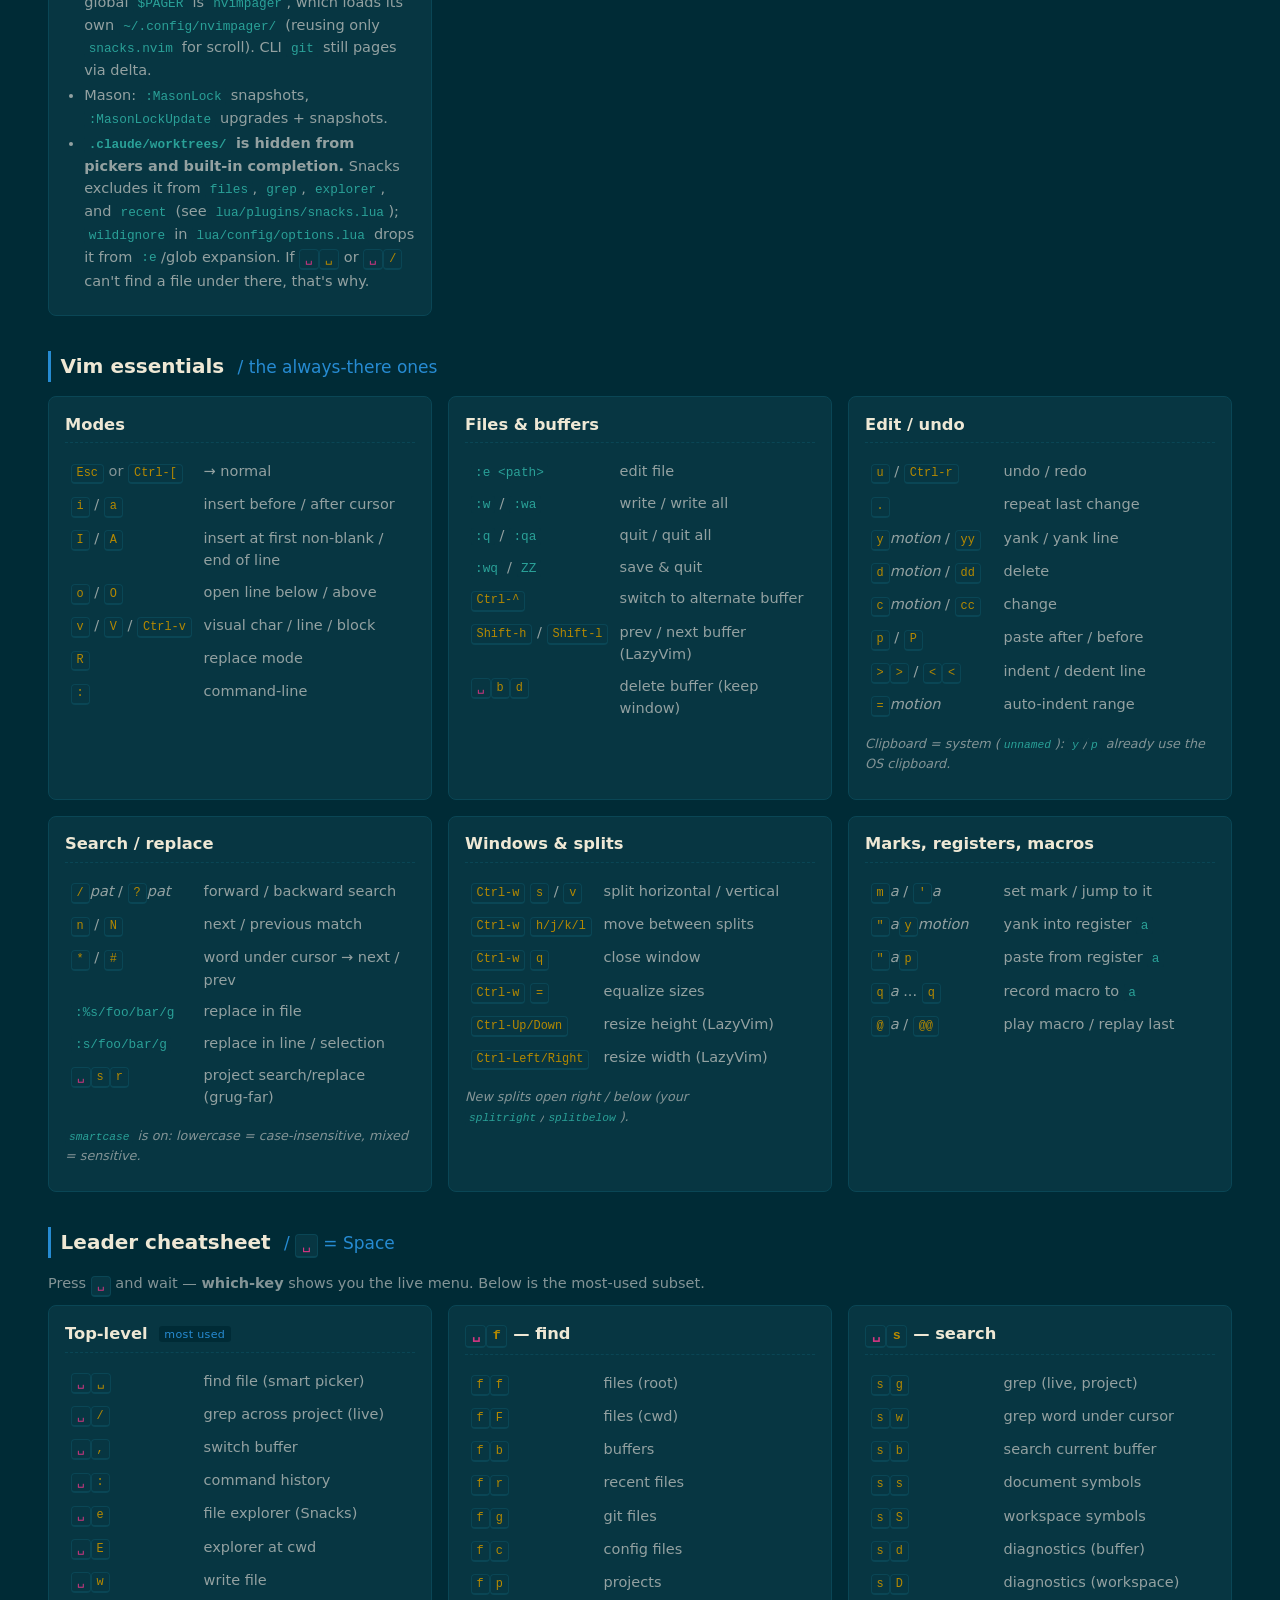
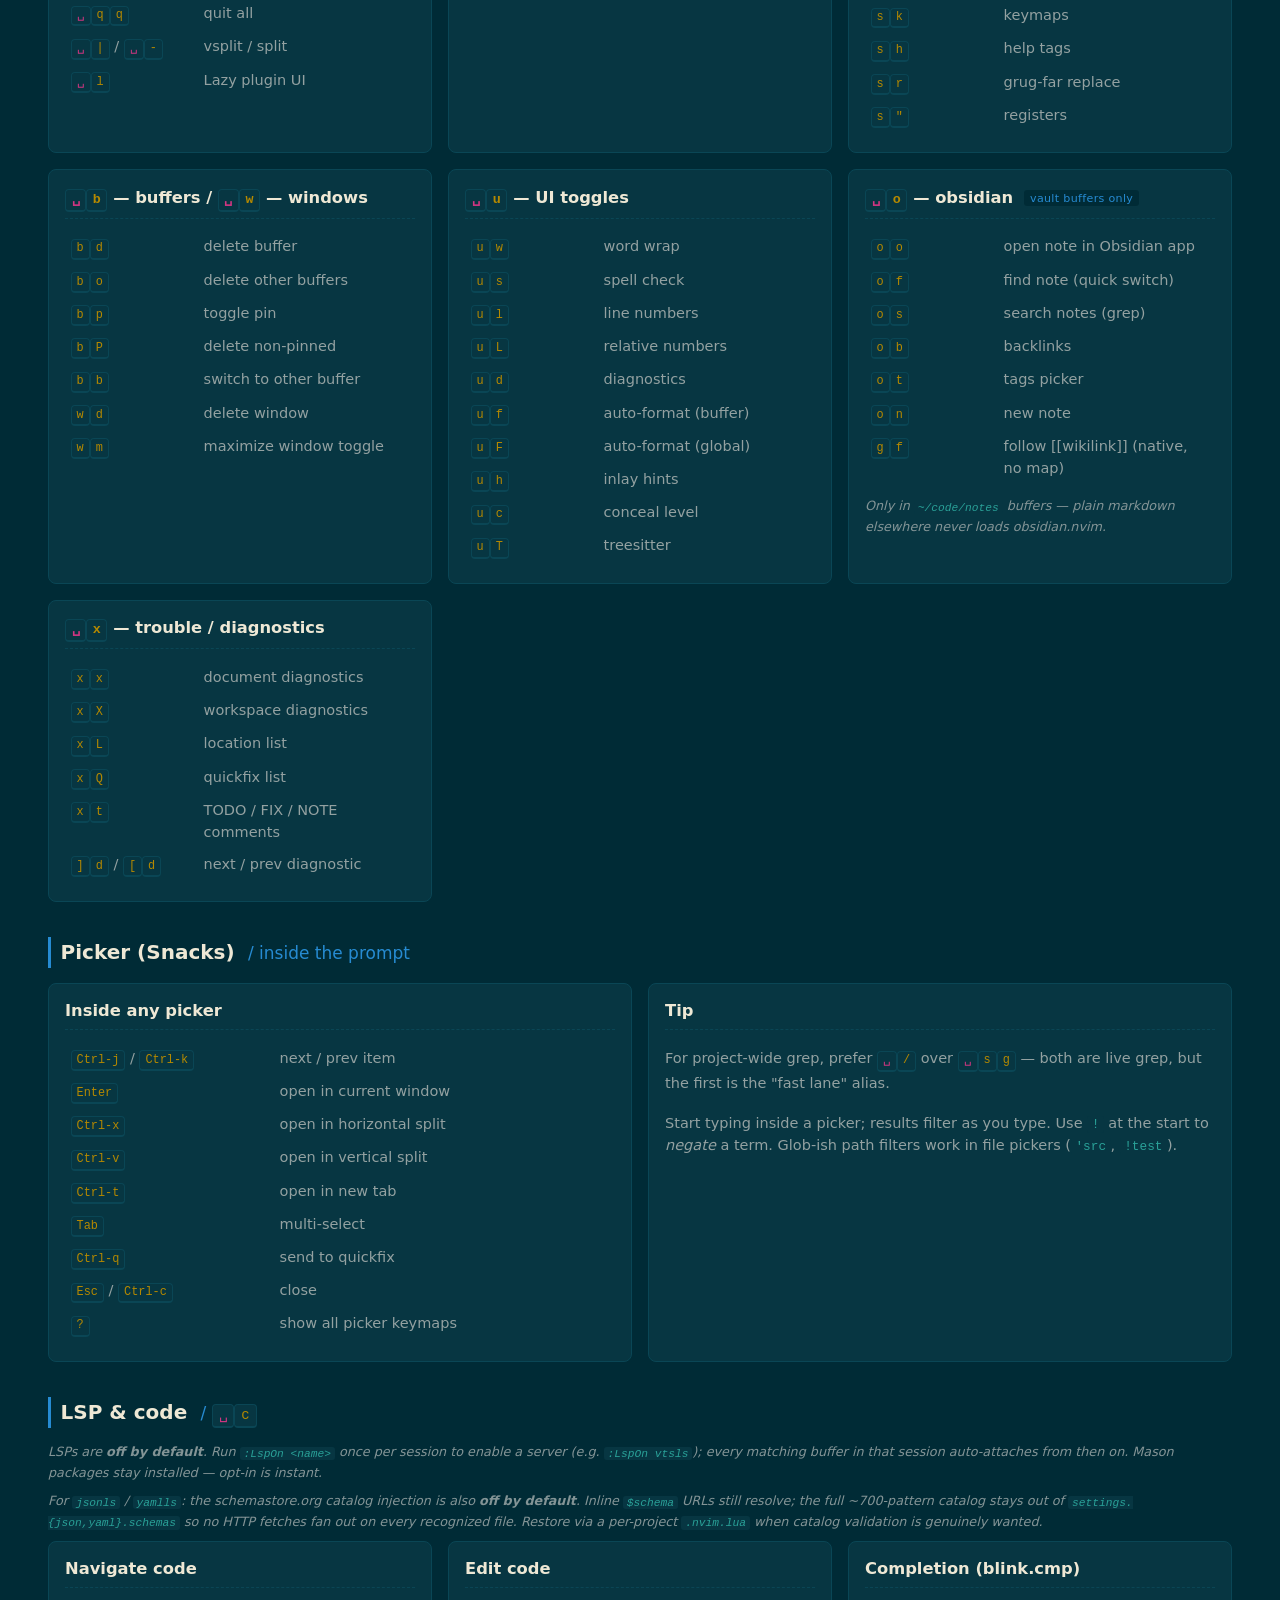
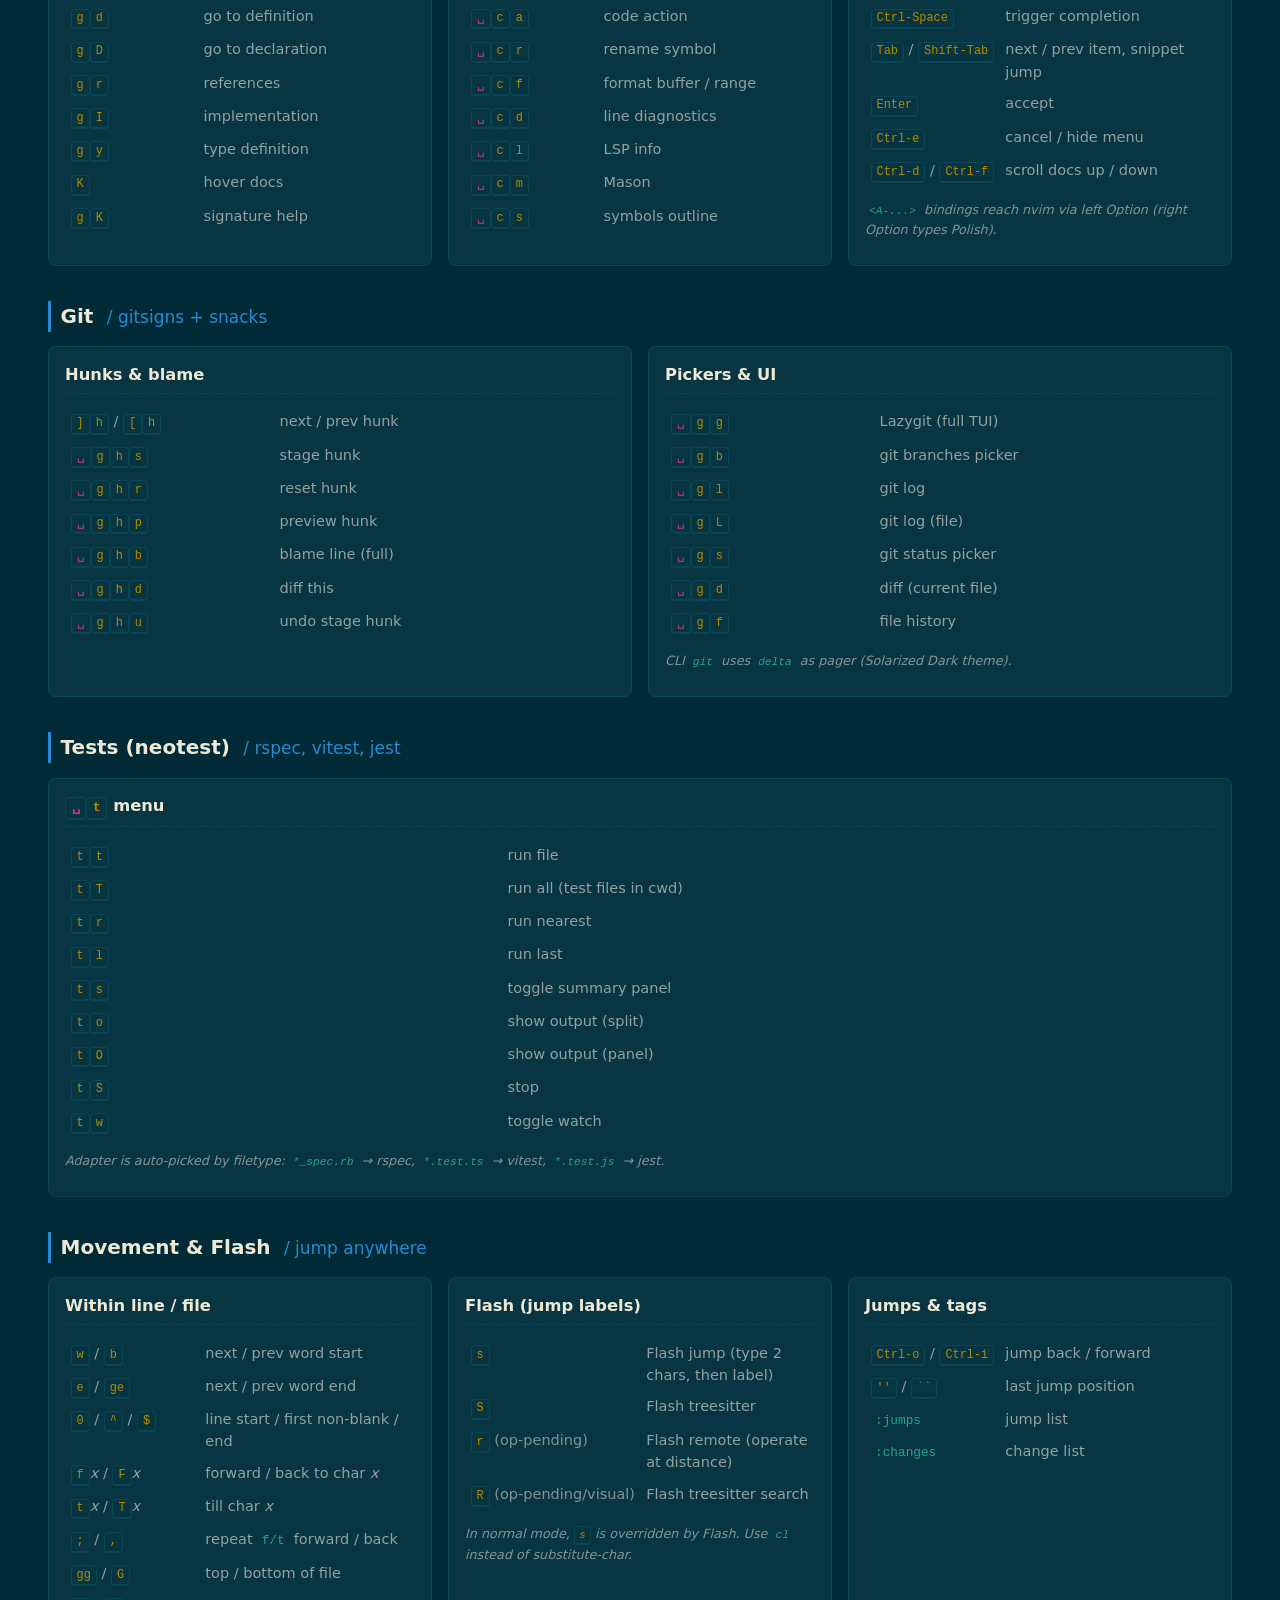
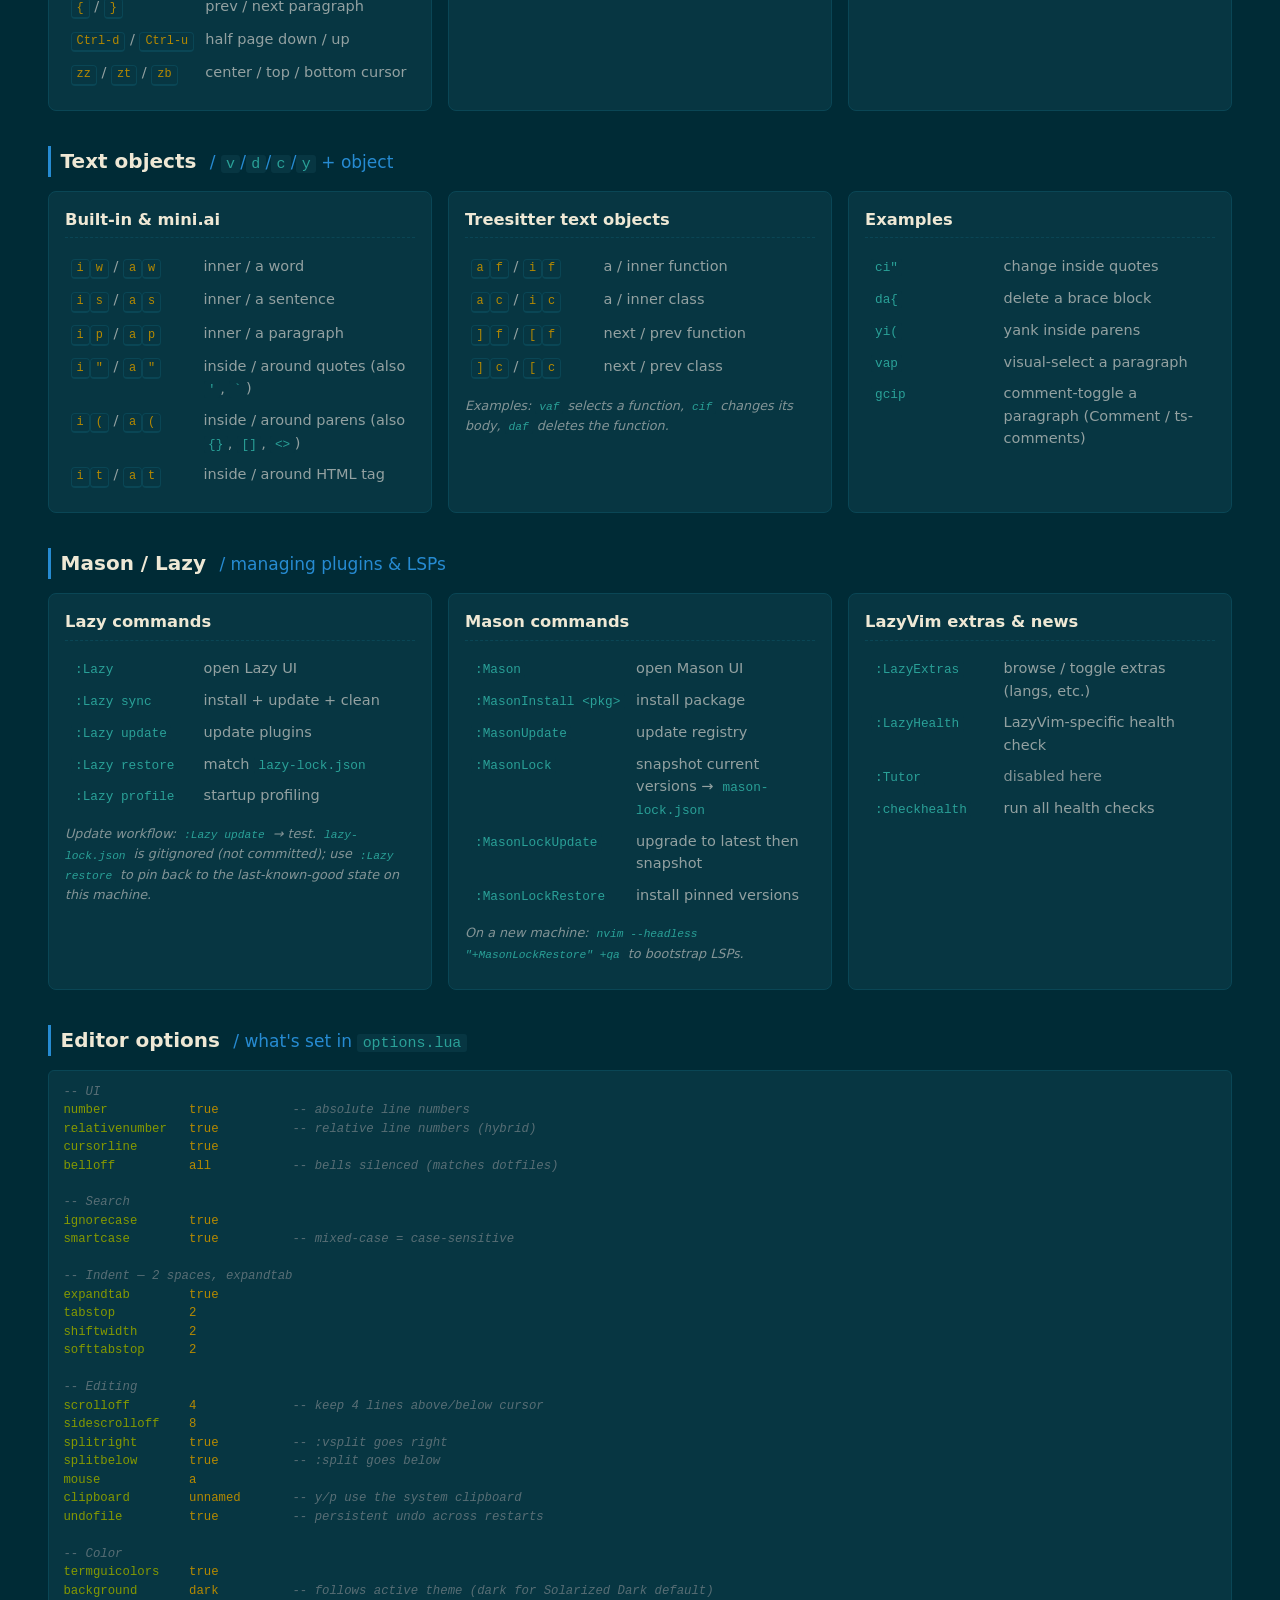
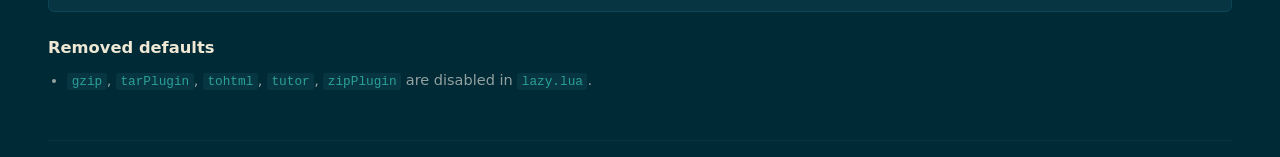
==== commit e9b61905: "📚 docs: obsidian vault tooling — CLAUDE.md bullet + cheatsheet sections" ====
--- a/docs/nvim-cheatsheet.html
+++ b/docs/nvim-cheatsheet.html
@@ -275,6 +275,20 @@
   </div>
 
   <div class="card">
+    <h3><span class="k leader">␣</span><span class="k">o</span> &mdash; obsidian <span class="pill">vault buffers only</span></h3>
+    <table>
+      <tr><td class="key"><span class="k">o</span><span class="k">o</span></td><td class="desc">open note in Obsidian app</td></tr>
+      <tr><td class="key"><span class="k">o</span><span class="k">f</span></td><td class="desc">find note (quick switch)</td></tr>
+      <tr><td class="key"><span class="k">o</span><span class="k">s</span></td><td class="desc">search notes (grep)</td></tr>
+      <tr><td class="key"><span class="k">o</span><span class="k">b</span></td><td class="desc">backlinks</td></tr>
+      <tr><td class="key"><span class="k">o</span><span class="k">t</span></td><td class="desc">tags picker</td></tr>
+      <tr><td class="key"><span class="k">o</span><span class="k">n</span></td><td class="desc">new note</td></tr>
+      <tr><td class="key"><span class="k">g</span><span class="k">f</span></td><td class="desc">follow [[wikilink]] (native, no map)</td></tr>
+    </table>
+    <p class="note">Only in <code>~/code/notes</code> buffers — plain markdown elsewhere never loads obsidian.nvim.</p>
+  </div>
+
+  <div class="card">
     <h3><span class="k leader">␣</span><span class="k">x</span> &mdash; trouble / diagnostics</h3>
     <table>
       <tr><td class="key"><span class="k">x</span><span class="k">x</span></td><td class="desc">document diagnostics</td></tr>
@@ -587,7 +601,7 @@
 </ul>
 
 <footer>
-  Built from <code>~/.config/nvim/</code> on 2026-05-23. Refresh after meaningful config changes.
+  Built from <code>~/.config/nvim/</code> on 2026-07-13. Refresh after meaningful config changes.
   <br>
   Cheat-skill: when in doubt, press <span class="k leader">␣</span> and read which-key.
 </footer>
